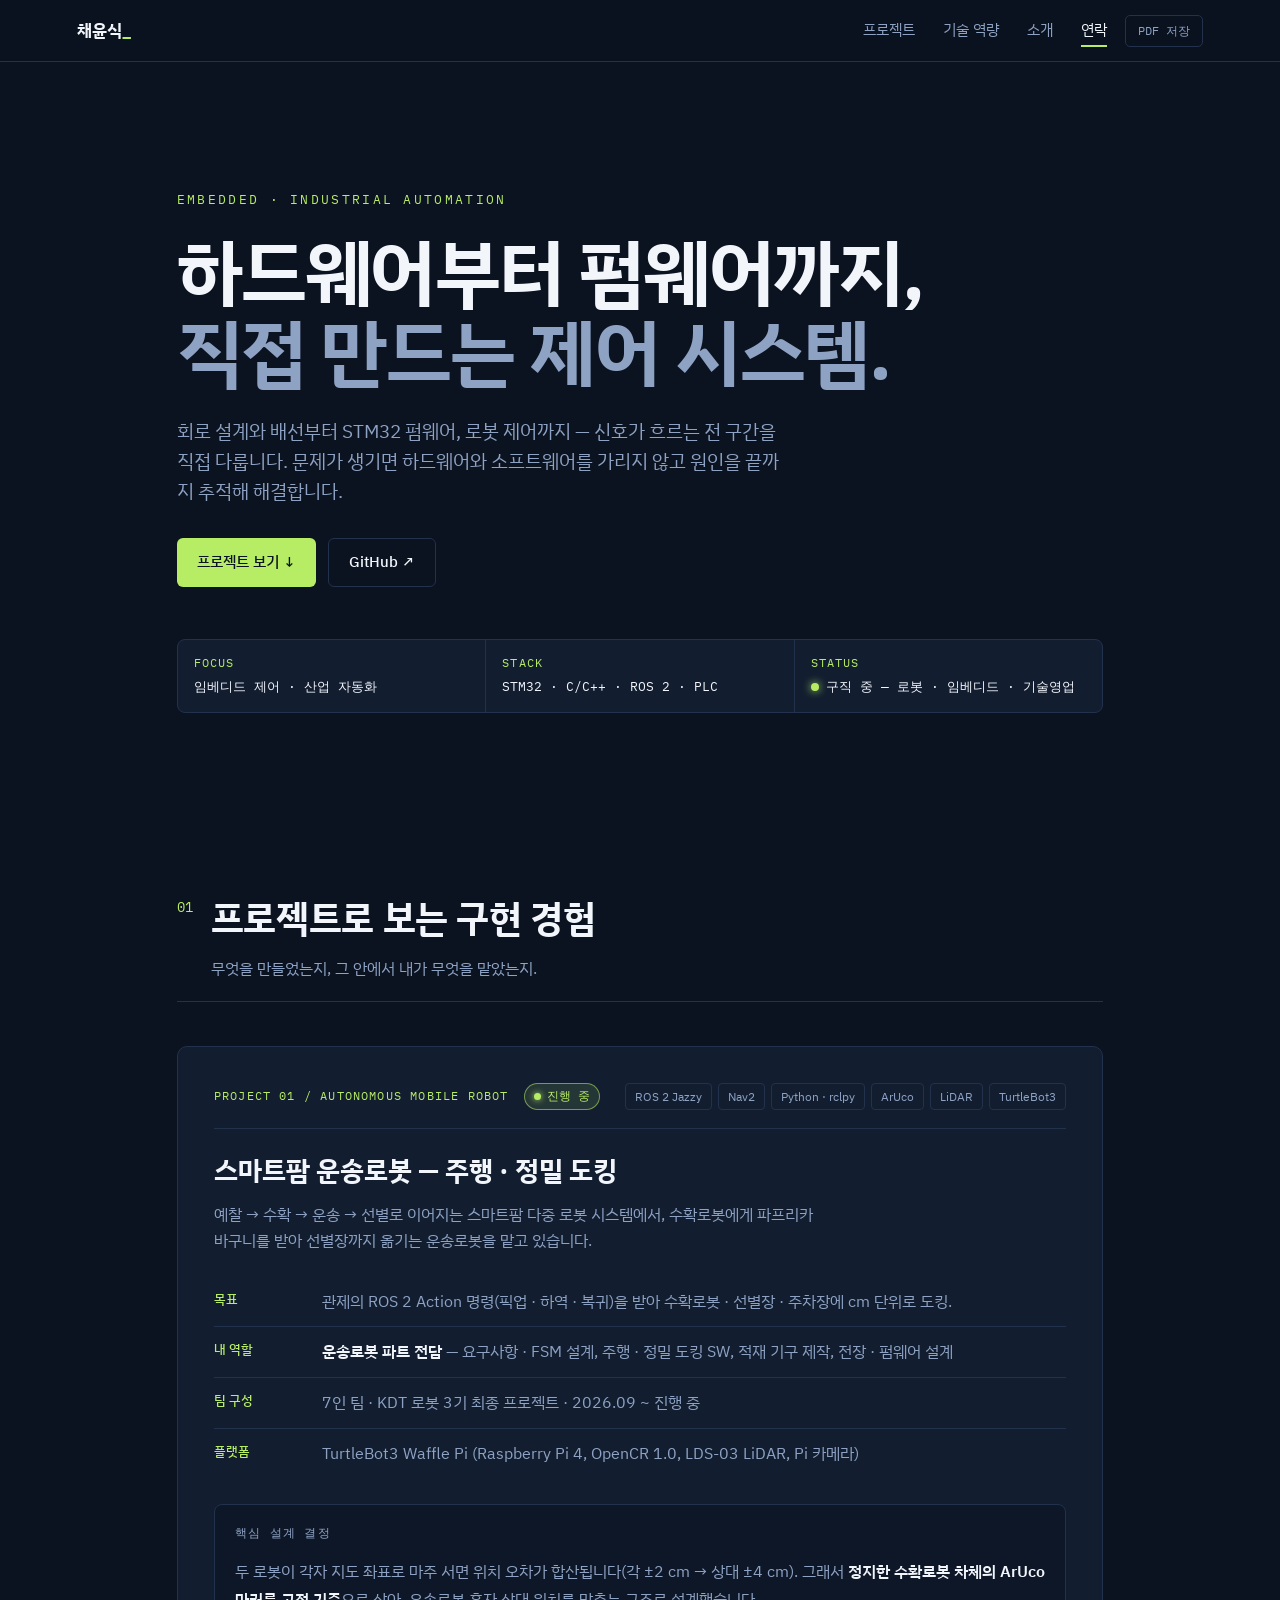
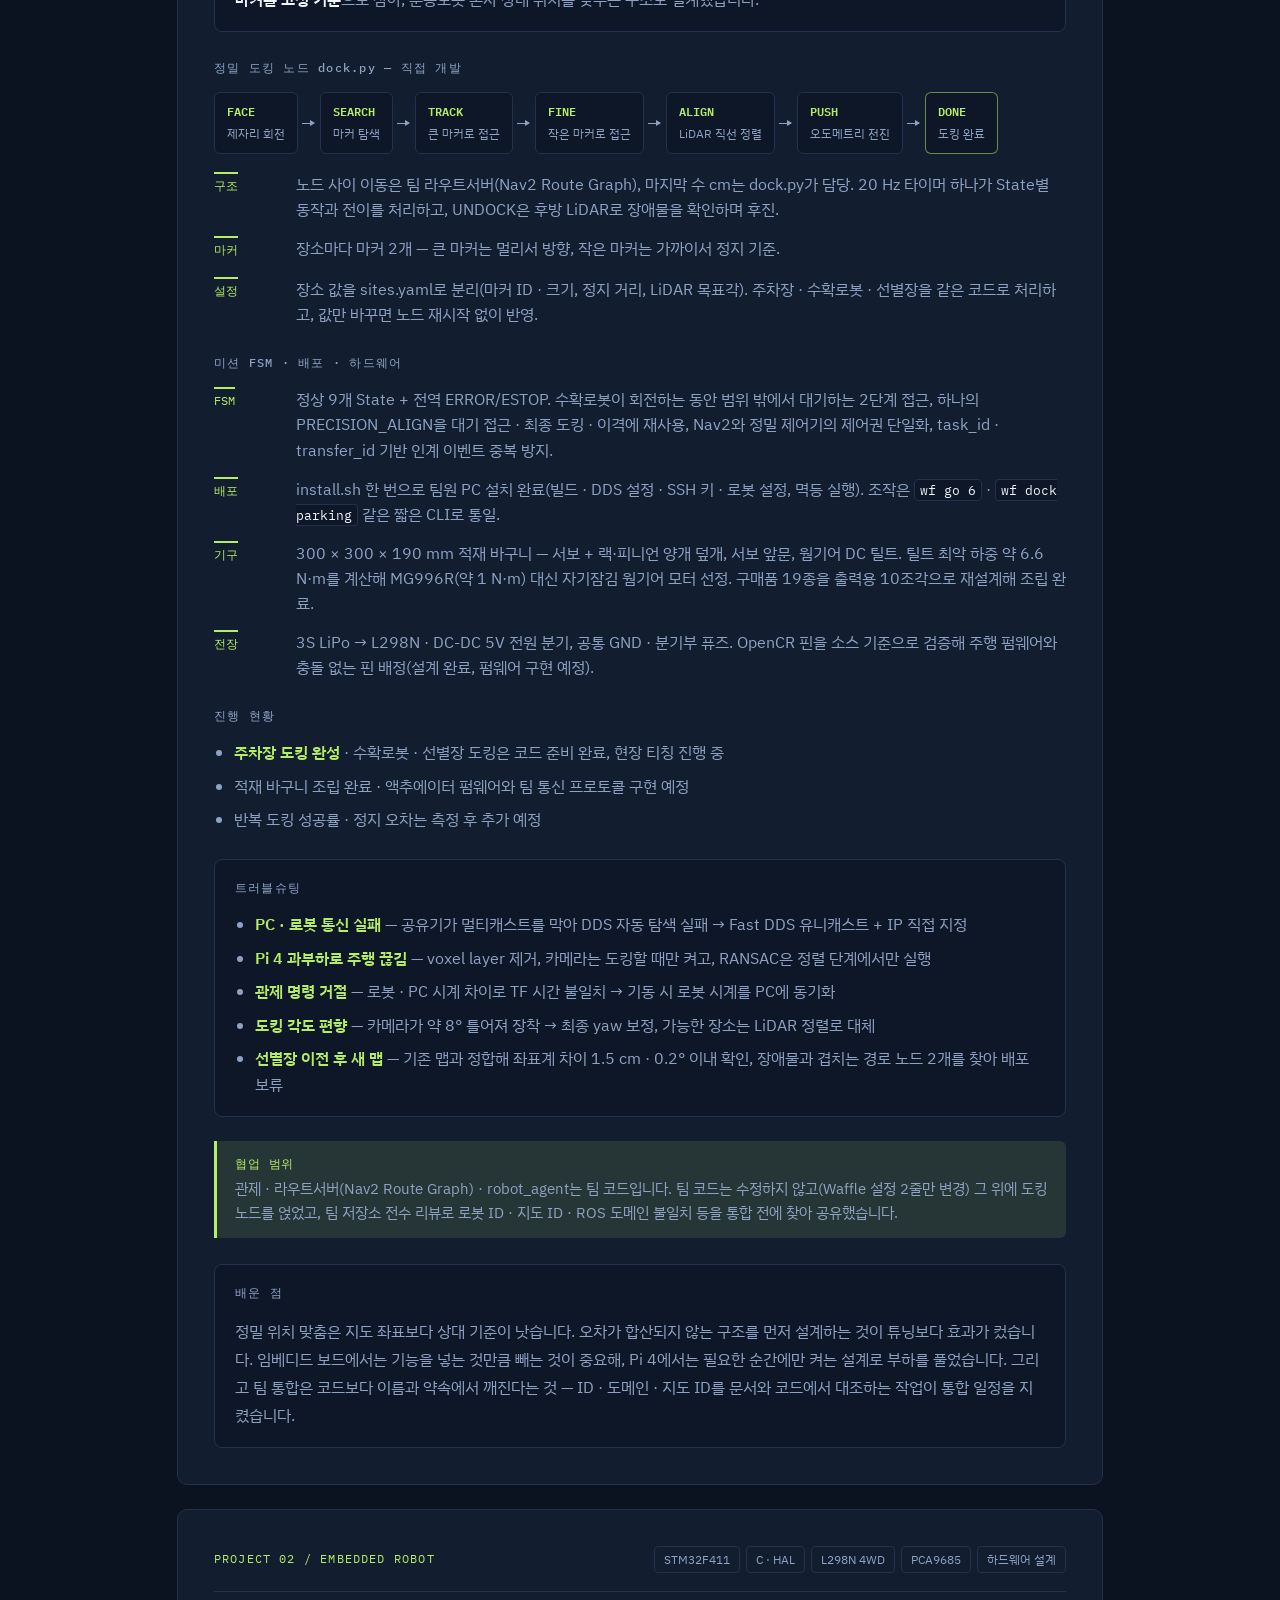
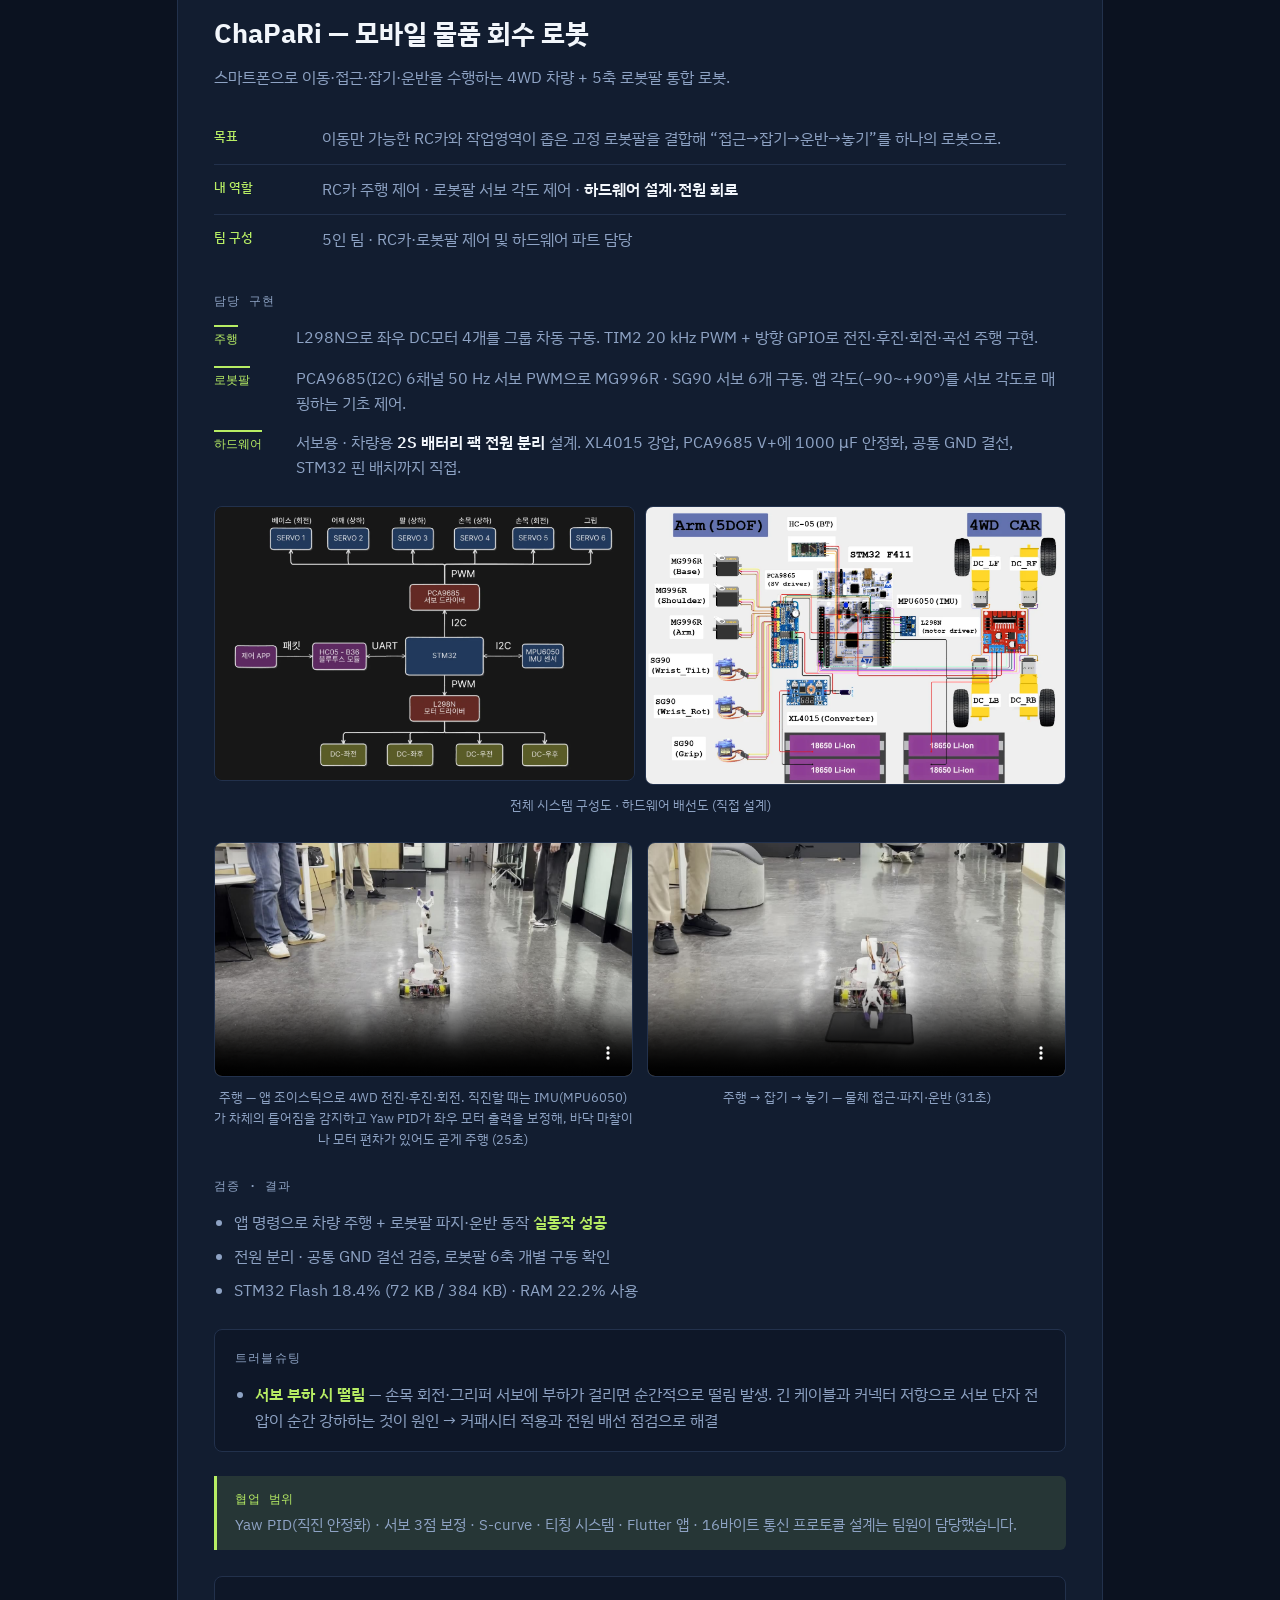
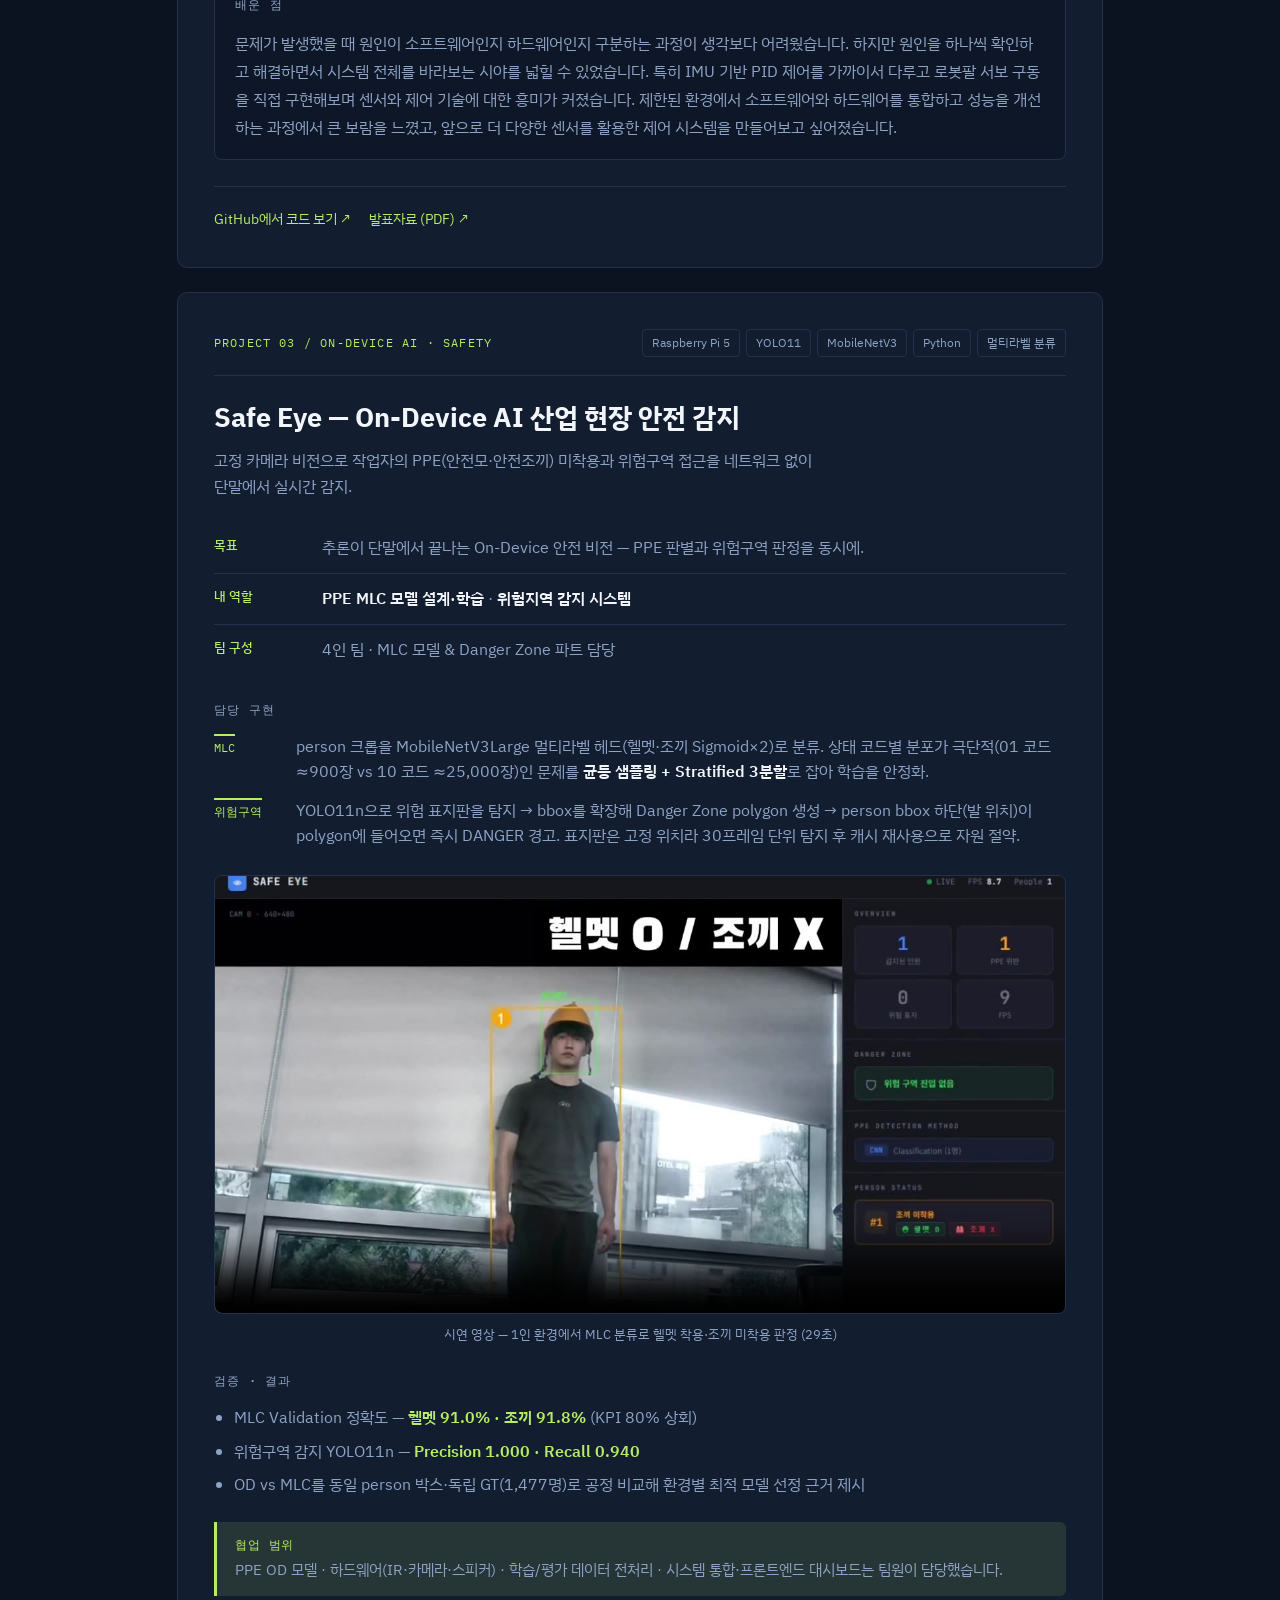
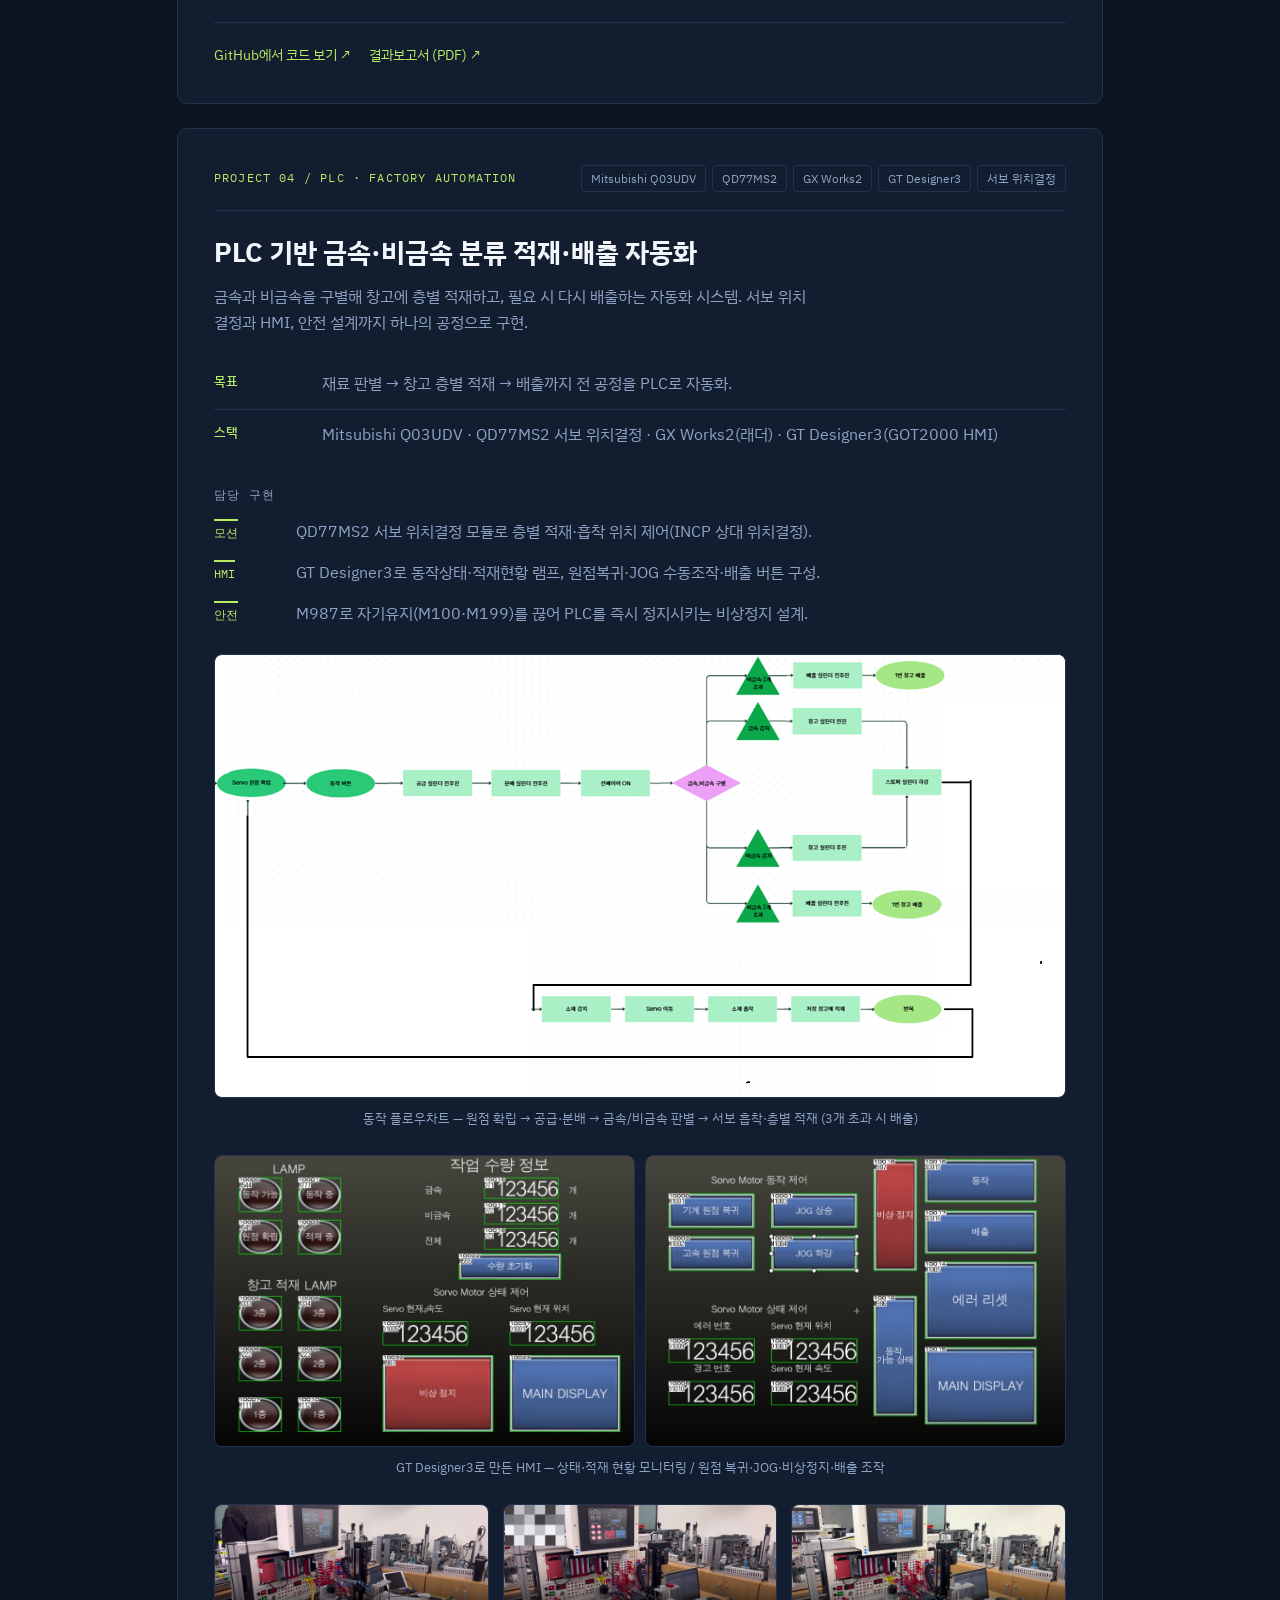
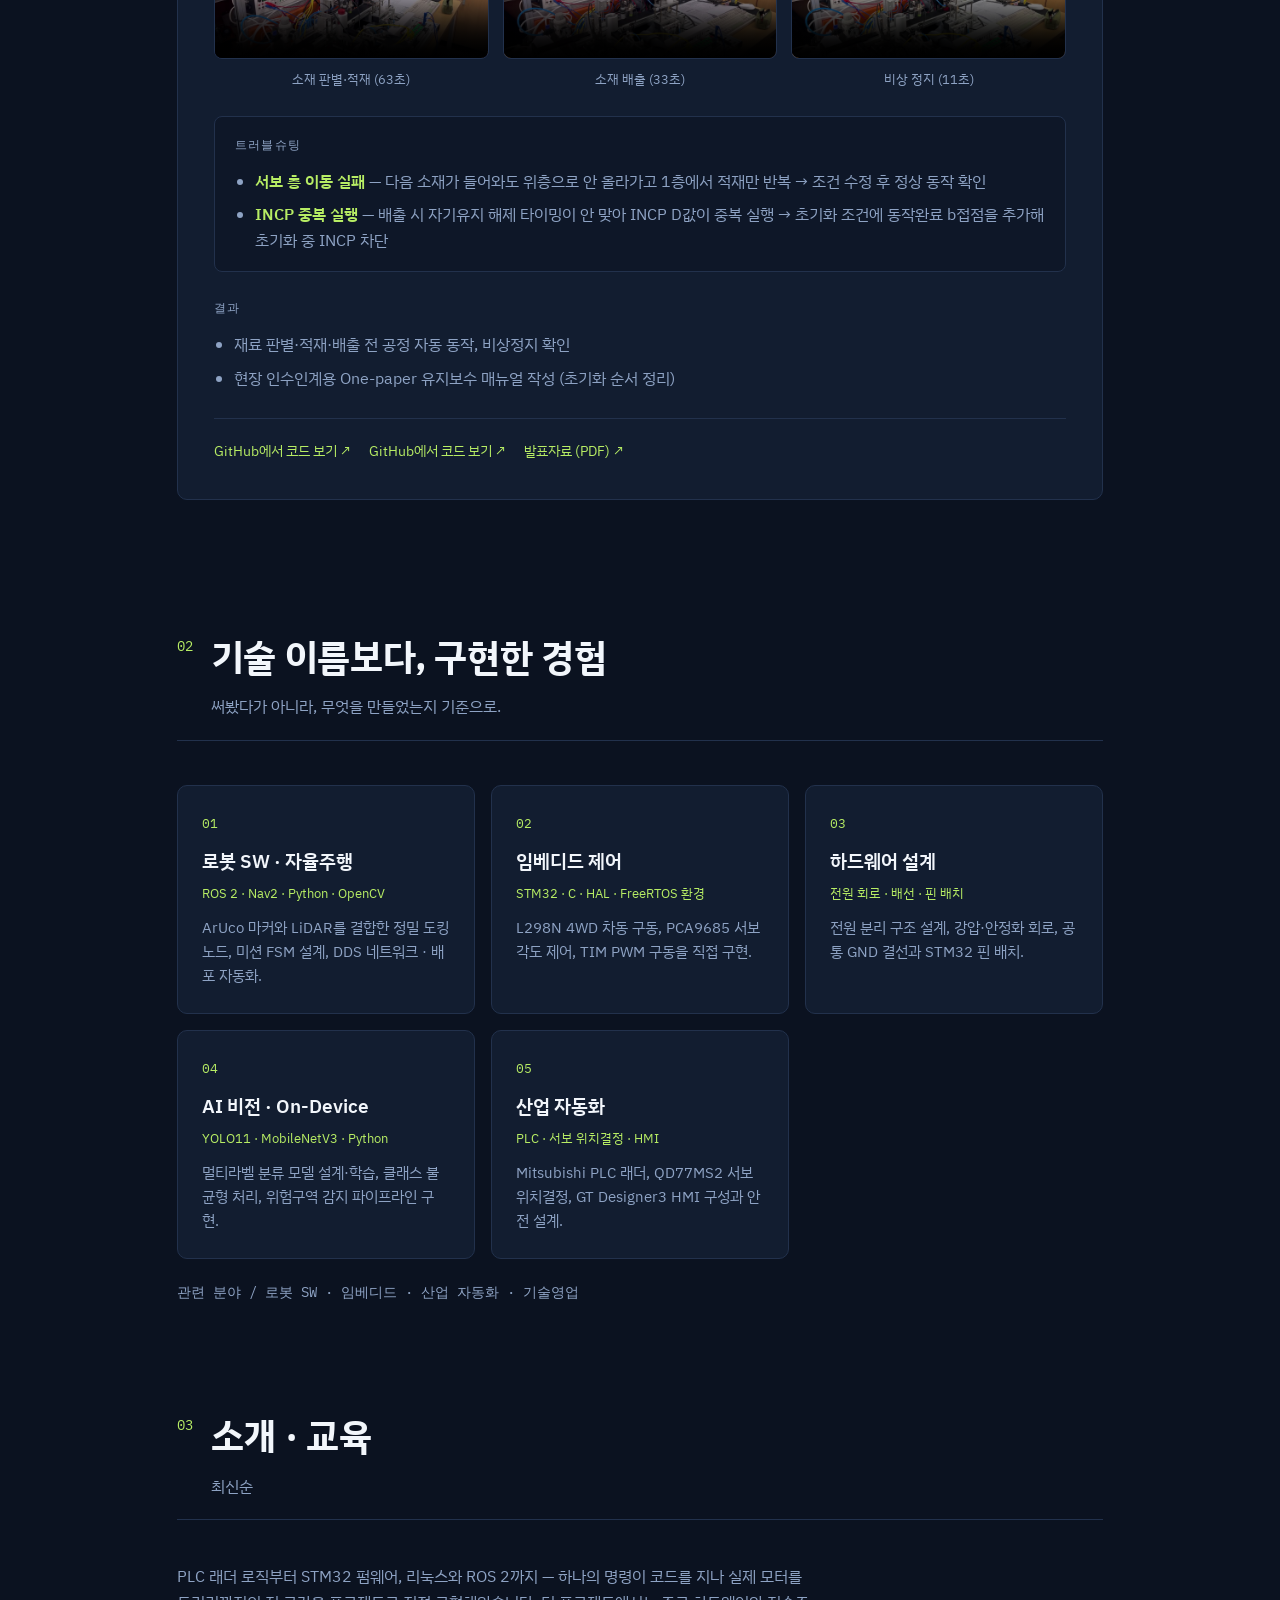
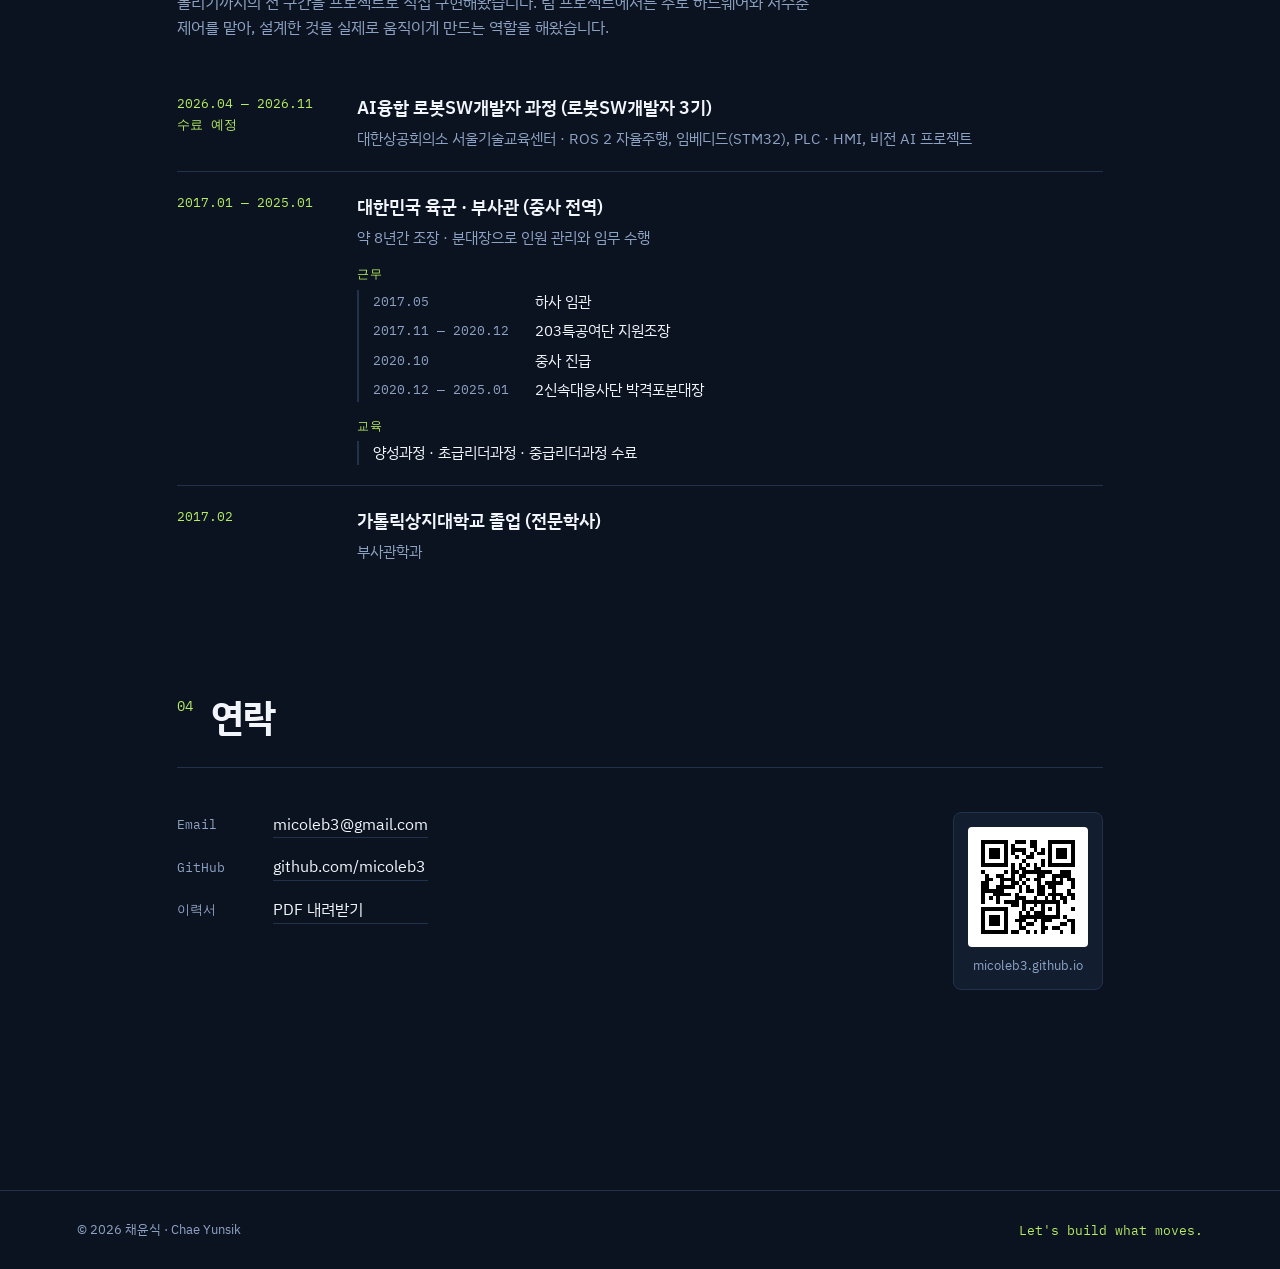
==== docs/index.html @ 416aac5b "chore: 사이트 파일을 docs/로 정리, 불필요한 파일 삭제" ====
<!DOCTYPE html>
<html lang="ko" data-theme="nightlime">
<head>
  <meta charset="UTF-8" />
  <meta name="viewport" content="width=device-width, initial-scale=1.0" />
  <title>채윤식 · 임베디드 / 산업자동화 포트폴리오</title>
  <meta name="description" content="하드웨어부터 펌웨어까지. STM32 임베디드 제어와 산업 자동화를 공부하는 엔지니어 채윤식의 포트폴리오." />
  <link rel="preconnect" href="https://fonts.googleapis.com" />
  <link rel="preconnect" href="https://fonts.gstatic.com" crossorigin />
  <link href="https://fonts.googleapis.com/css2?family=IBM+Plex+Mono:wght@400;500;600&family=IBM+Plex+Sans+KR:wght@400;500;600;700&display=swap" rel="stylesheet" />
  <link rel="stylesheet" href="themes.css" />
  <link rel="stylesheet" href="style.css" />
</head>
<body>
  <!-- ─── nav ─────────────────────────────────────────── -->
  <header class="nav" id="top">
    <a class="nav__brand" href="#top">채윤식<span class="nav__brand-mark">_</span></a>
    <nav class="nav__links" aria-label="주요 섹션">
      <a href="#work">프로젝트</a>
      <a href="#skills">기술 역량</a>
      <a href="#about">소개</a>
      <a href="#contact">연락</a>
    </nav>
    <button class="nav__pdf" type="button" onclick="window.print()">PDF 저장</button>
  </header>

  <main>
    <!-- ─── hero ──────────────────────────────────────── -->
    <section class="hero" id="hero">
      <p class="hero__kicker">EMBEDDED · INDUSTRIAL AUTOMATION</p>
      <h1 class="hero__title">
        하드웨어부터 펌웨어까지,<br>
        <span class="hero__title-2">직접 만드는 제어 시스템.</span>
      </h1>
      <p class="hero__line">
        회로 설계와 배선부터 STM32 펌웨어, 로봇 제어까지 —
        신호가 흐르는 전 구간을 직접 다룹니다.
        문제가 생기면 하드웨어와 소프트웨어를 가리지 않고 원인을 끝까지 추적해 해결합니다.
      </p>
      <div class="hero__cta">
        <a class="btn btn--fill" href="#work">프로젝트 보기 ↓</a>
        <a class="btn btn--line" href="https://github.com/micoleb3">GitHub ↗</a>
      </div>

      <dl class="readout" aria-label="요약">
        <div><dt>FOCUS</dt><dd>임베디드 제어 · 산업 자동화</dd></div>
        <div><dt>STACK</dt><dd>STM32 · C/C++ · ROS 2 · PLC</dd></div>
        <div><dt>STATUS</dt><dd><span class="dot"></span>구직 중 — 로봇 · 임베디드 · 기술영업</dd></div>
      </dl>
    </section>

    <!-- ─── work ──────────────────────────────────────── -->
    <section class="section" id="work">
      <div class="section__head">
        <span class="section__no">01</span>
        <div>
          <h2 class="section__title">프로젝트로 보는 구현 경험</h2>
          <p class="section__sub">무엇을 만들었는지, 그 안에서 내가 무엇을 맡았는지.</p>
        </div>
      </div>

      <!-- PROJECT 01 : Smart-farm transport robot ───── -->
      <article class="proj" id="project-transport">
        <div class="proj__tag">
          <span class="proj__badge">PROJECT 01 / AUTONOMOUS MOBILE ROBOT</span>
          <span class="proj__live"><span class="dot"></span>진행 중</span>
          <div class="proj__chips">
            <span>ROS 2 Jazzy</span><span>Nav2</span><span>Python · rclpy</span>
            <span>ArUco</span><span>LiDAR</span><span>TurtleBot3</span>
          </div>
        </div>

        <h3 class="proj__title">스마트팜 운송로봇 — 주행 · 정밀 도킹</h3>
        <p class="proj__tagline">
          예찰 → 수확 → 운송 → 선별로 이어지는 스마트팜 다중 로봇 시스템에서,
          수확로봇에게 파프리카 바구니를 받아 선별장까지 옮기는 운송로봇을 맡고 있습니다.
        </p>

        <div class="proj__grid">
          <dl class="facts">
            <div><dt>목표</dt><dd>관제의 ROS 2 Action 명령(픽업 · 하역 · 복귀)을 받아 수확로봇 · 선별장 · 주차장에 cm 단위로 도킹.</dd></div>
            <div><dt>내 역할</dt><dd><strong>운송로봇 파트 전담</strong> — 요구사항 · FSM 설계, 주행 · 정밀 도킹 SW, 적재 기구 제작, 전장 · 펌웨어 설계</dd></div>
            <div><dt>팀 구성</dt><dd>7인 팀 · KDT 로봇 3기 최종 프로젝트 · 2026.09 ~ 진행 중</dd></div>
            <div><dt>플랫폼</dt><dd>TurtleBot3 Waffle Pi (Raspberry Pi 4, OpenCR 1.0, LDS-03 LiDAR, Pi 카메라)</dd></div>
          </dl>
        </div>

        <div class="proj__block proj__block--quiet">
          <h4 class="proj__h4">핵심 설계 결정</h4>
          <p class="proj__learn">
            두 로봇이 각자 지도 좌표로 마주 서면 위치 오차가 합산됩니다(각 ±2 cm → 상대 ±4 cm).
            그래서 <strong>정지한 수확로봇 차체의 ArUco 마커를 고정 기준</strong>으로 삼아,
            운송로봇 혼자 상대 위치를 맞추는 구조로 설계했습니다.
          </p>
        </div>

        <div class="proj__block">
          <h4 class="proj__h4">정밀 도킹 노드 dock.py — 직접 개발</h4>
          <ol class="chain" aria-label="dock.py 도킹 단계">
            <li><b>FACE</b><span>제자리 회전</span></li>
            <li><b>SEARCH</b><span>마커 탐색</span></li>
            <li><b>TRACK</b><span>큰 마커로 접근</span></li>
            <li><b>FINE</b><span>작은 마커로 접근</span></li>
            <li><b>ALIGN</b><span>LiDAR 직선 정렬</span></li>
            <li><b>PUSH</b><span>오도메트리 전진</span></li>
            <li><b>DONE</b><span>도킹 완료</span></li>
          </ol>
          <ul class="doing">
            <li><span class="doing__k">구조</span><span>노드 사이 이동은 팀 라우트서버(Nav2 Route Graph), 마지막 수 cm는 dock.py가 담당.
              20 Hz 타이머 하나가 State별 동작과 전이를 처리하고, UNDOCK은 후방 LiDAR로 장애물을 확인하며 후진.</span></li>
            <li><span class="doing__k">마커</span><span>장소마다 마커 2개 — 큰 마커는 멀리서 방향, 작은 마커는 가까이서 정지 기준.</span></li>
            <li><span class="doing__k">설정</span><span>장소 값을 sites.yaml로 분리(마커 ID · 크기, 정지 거리, LiDAR 목표각).
              주차장 · 수확로봇 · 선별장을 같은 코드로 처리하고, 값만 바꾸면 노드 재시작 없이 반영.</span></li>
          </ul>
        </div>

        <div class="proj__block">
          <h4 class="proj__h4">미션 FSM · 배포 · 하드웨어</h4>
          <ul class="doing">
            <li><span class="doing__k">FSM</span><span>정상 9개 State + 전역 ERROR/ESTOP. 수확로봇이 회전하는 동안 범위 밖에서 대기하는 2단계 접근,
              하나의 PRECISION_ALIGN을 대기 접근 · 최종 도킹 · 이격에 재사용, Nav2와 정밀 제어기의 제어권 단일화,
              task_id · transfer_id 기반 인계 이벤트 중복 방지.</span></li>
            <li><span class="doing__k">배포</span><span>install.sh 한 번으로 팀원 PC 설치 완료(빌드 · DDS 설정 · SSH 키 · 로봇 설정, 멱등 실행).
              조작은 <code>wf go 6</code> · <code>wf dock parking</code> 같은 짧은 CLI로 통일.</span></li>
            <li><span class="doing__k">기구</span><span>300 × 300 × 190 mm 적재 바구니 — 서보 + 랙·피니언 양개 덮개, 서보 앞문, 웜기어 DC 틸트.
              틸트 최악 하중 약 6.6 N·m를 계산해 MG996R(약 1 N·m) 대신 자기잠김 웜기어 모터 선정. 구매품 19종을 출력용 10조각으로 재설계해 조립 완료.</span></li>
            <li><span class="doing__k">전장</span><span>3S LiPo → L298N · DC-DC 5V 전원 분기, 공통 GND · 분기부 퓨즈.
              OpenCR 핀을 소스 기준으로 검증해 주행 펌웨어와 충돌 없는 핀 배정(설계 완료, 펌웨어 구현 예정).</span></li>
          </ul>
        </div>

        <div class="proj__block">
          <h4 class="proj__h4">진행 현황</h4>
          <ul class="result">
            <li><strong>주차장 도킹 완성</strong> · 수확로봇 · 선별장 도킹은 코드 준비 완료, 현장 티칭 진행 중</li>
            <li>적재 바구니 조립 완료 · 액추에이터 펌웨어와 팀 통신 프로토콜 구현 예정</li>
            <li>반복 도킹 성공률 · 정지 오차는 측정 후 추가 예정</li>
          </ul>
        </div>

        <div class="proj__block proj__block--quiet">
          <h4 class="proj__h4">트러블슈팅</h4>
          <ul class="result">
            <li><strong>PC · 로봇 통신 실패</strong> — 공유기가 멀티캐스트를 막아 DDS 자동 탐색 실패 → Fast DDS 유니캐스트 + IP 직접 지정</li>
            <li><strong>Pi 4 과부하로 주행 끊김</strong> — voxel layer 제거, 카메라는 도킹할 때만 켜고, RANSAC은 정렬 단계에서만 실행</li>
            <li><strong>관제 명령 거절</strong> — 로봇 · PC 시계 차이로 TF 시간 불일치 → 기동 시 로봇 시계를 PC에 동기화</li>
            <li><strong>도킹 각도 편향</strong> — 카메라가 약 8° 틀어져 장착 → 최종 yaw 보정, 가능한 장소는 LiDAR 정렬로 대체</li>
            <li><strong>선별장 이전 후 새 맵</strong> — 기존 맵과 정합해 좌표계 차이 1.5 cm · 0.2° 이내 확인, 장애물과 겹치는 경로 노드 2개를 찾아 배포 보류</li>
          </ul>
        </div>

        <div class="proj__note">
          <span class="proj__note-k">협업 범위</span>
          관제 · 라우트서버(Nav2 Route Graph) · robot_agent는 팀 코드입니다. 팀 코드는 수정하지 않고(Waffle 설정 2줄만 변경)
          그 위에 도킹 노드를 얹었고, 팀 저장소 전수 리뷰로 로봇 ID · 지도 ID · ROS 도메인 불일치 등을 통합 전에 찾아 공유했습니다.
        </div>

        <div class="proj__block proj__block--quiet">
          <h4 class="proj__h4">배운 점</h4>
          <p class="proj__learn">
            정밀 위치 맞춤은 지도 좌표보다 상대 기준이 낫습니다. 오차가 합산되지 않는 구조를 먼저 설계하는 것이 튜닝보다 효과가 컸습니다.
            임베디드 보드에서는 기능을 넣는 것만큼 빼는 것이 중요해, Pi 4에서는 필요한 순간에만 켜는 설계로 부하를 풀었습니다.
            그리고 팀 통합은 코드보다 이름과 약속에서 깨진다는 것 — ID · 도메인 · 지도 ID를 문서와 코드에서 대조하는 작업이 통합 일정을 지켰습니다.
          </p>
        </div>
      </article>

      <!-- PROJECT 02 : ChaPaRi ───────────────────────── -->
      <article class="proj" id="project-chapari">
        <div class="proj__tag">
          <span class="proj__badge">PROJECT 02 / EMBEDDED ROBOT</span>
          <div class="proj__chips">
            <span>STM32F411</span><span>C · HAL</span><span>L298N 4WD</span>
            <span>PCA9685</span><span>하드웨어 설계</span>
          </div>
        </div>

        <h3 class="proj__title">ChaPaRi — 모바일 물품 회수 로봇</h3>
        <p class="proj__tagline">
          스마트폰으로 이동·접근·잡기·운반을 수행하는 4WD 차량 + 5축 로봇팔 통합 로봇.
        </p>

        <div class="proj__grid">
          <dl class="facts">
            <div><dt>목표</dt><dd>이동만 가능한 RC카와 작업영역이 좁은 고정 로봇팔을 결합해 “접근→잡기→운반→놓기”를 하나의 로봇으로.</dd></div>
            <div><dt>내 역할</dt><dd>RC카 주행 제어 · 로봇팔 서보 각도 제어 · <strong>하드웨어 설계·전원 회로</strong></dd></div>
            <div><dt>팀 구성</dt><dd>5인 팀 · RC카·로봇팔 제어 및 하드웨어 파트 담당</dd></div>
          </dl>
        </div>

        <div class="proj__block">
          <h4 class="proj__h4">담당 구현</h4>
          <ul class="doing">
            <li>
              <span class="doing__k">주행</span><span>L298N으로 좌우 DC모터 4개를 그룹 차동 구동. TIM2 20 kHz PWM + 방향 GPIO로
              전진·후진·회전·곡선 주행 구현.</span>
            </li>
            <li>
              <span class="doing__k">로봇팔</span><span>PCA9685(I2C) 6채널 50 Hz 서보 PWM으로 MG996R · SG90 서보 6개 구동.
              앱 각도(−90~+90°)를 서보 각도로 매핑하는 기초 제어.</span>
            </li>
            <li>
              <span class="doing__k">하드웨어</span><span>서보용 · 차량용 <strong>2S 배터리 팩 전원 분리</strong> 설계. XL4015 강압,
              PCA9685 V+에 1000 µF 안정화, 공통 GND 결선, STM32 핀 배치까지 직접.</span>
            </li>
          </ul>
        </div>

        <figure class="proj__fig">
          <img src="assets/chapari-system.png" alt="ChaPaRi 전체 시스템 구성도 — 앱, HC-05, STM32, PCA9685, L298N, MPU6050 연결" />
          <img src="assets/chapari-wiring.png" alt="ChaPaRi 하드웨어 배선도 — 전원 분리 구조와 공통 GND" />
          <figcaption>전체 시스템 구성도 · 하드웨어 배선도 (직접 설계)</figcaption>
        </figure>

        <div class="proj__video proj__video--pair">
          <figure>
            <video controls preload="none" playsinline muted width="1280" height="720" poster="assets/chapari-drive.jpg">
              <source src="assets/chapari-drive.mp4" type="video/mp4" />
            </video>
            <img class="proj__poster" src="assets/chapari-drive.jpg" alt="" aria-hidden="true" />
            <figcaption>주행 — 앱 조이스틱으로 4WD 전진·후진·회전. 직진할 때는 IMU(MPU6050)가 차체의 틀어짐을 감지하고
              Yaw PID가 좌우 모터 출력을 보정해, 바닥 마찰이나 모터 편차가 있어도 곧게 주행 (25초)</figcaption>
          </figure>
          <figure>
            <video controls preload="none" playsinline muted width="1280" height="720" poster="assets/chapari-pickplace.jpg">
              <source src="assets/chapari-pickplace.mp4" type="video/mp4" />
            </video>
            <img class="proj__poster" src="assets/chapari-pickplace.jpg" alt="" aria-hidden="true" />
            <figcaption>주행 → 잡기 → 놓기 — 물체 접근·파지·운반 (31초)</figcaption>
          </figure>
        </div>

        <div class="proj__block">
          <h4 class="proj__h4">검증 · 결과</h4>
          <ul class="result">
            <li>앱 명령으로 차량 주행 + 로봇팔 파지·운반 동작 <strong>실동작 성공</strong></li>
            <li>전원 분리 · 공통 GND 결선 검증, 로봇팔 6축 개별 구동 확인</li>
            <li>STM32 Flash 18.4% (72 KB / 384 KB) · RAM 22.2% 사용</li>
          </ul>
        </div>

        <div class="proj__block proj__block--quiet">
          <h4 class="proj__h4">트러블슈팅</h4>
          <ul class="result">
            <li><strong>서보 부하 시 떨림</strong> — 손목 회전·그리퍼 서보에 부하가 걸리면 순간적으로 떨림 발생.
              긴 케이블과 커넥터 저항으로 서보 단자 전압이 순간 강하하는 것이 원인 → 커패시터 적용과 전원 배선 점검으로 해결</li>
          </ul>
        </div>

        <div class="proj__note">
          <span class="proj__note-k">협업 범위</span>
          Yaw PID(직진 안정화) · 서보 3점 보정 · S-curve · 티칭 시스템 · Flutter 앱 ·
          16바이트 통신 프로토콜 설계는 팀원이 담당했습니다.
        </div>

        <div class="proj__block proj__block--quiet">
          <h4 class="proj__h4">배운 점</h4>
          <p class="proj__learn">
            문제가 발생했을 때 원인이 소프트웨어인지 하드웨어인지 구분하는 과정이 생각보다
            어려웠습니다. 하지만 원인을 하나씩 확인하고 해결하면서 시스템 전체를 바라보는
            시야를 넓힐 수 있었습니다. 특히 IMU 기반 PID 제어를 가까이서 다루고 로봇팔 서보
            구동을 직접 구현해보며 센서와 제어 기술에 대한 흥미가 커졌습니다. 제한된 환경에서
            소프트웨어와 하드웨어를 통합하고 성능을 개선하는 과정에서 큰 보람을 느꼈고,
            앞으로 더 다양한 센서를 활용한 제어 시스템을 만들어보고 싶어졌습니다.
          </p>
        </div>

        <div class="proj__links">
          <a href="https://github.com/micoleb3/mobile-retrieval-robot">GitHub에서 코드 보기 ↗</a>
          <a href="assets/docs/chapari-presentation.pdf">발표자료 (PDF) ↗</a>
        </div>
      </article>

      <!-- PROJECT 03 : Safe Eye ──────────────────────── -->
      <article class="proj" id="project-safeeye">
        <div class="proj__tag">
          <span class="proj__badge">PROJECT 03 / ON-DEVICE AI · SAFETY</span>
          <div class="proj__chips">
            <span>Raspberry Pi 5</span><span>YOLO11</span><span>MobileNetV3</span>
            <span>Python</span><span>멀티라벨 분류</span>
          </div>
        </div>

        <h3 class="proj__title">Safe Eye — On-Device AI 산업 현장 안전 감지</h3>
        <p class="proj__tagline">
          고정 카메라 비전으로 작업자의 PPE(안전모·안전조끼) 미착용과 위험구역 접근을
          네트워크 없이 단말에서 실시간 감지.
        </p>

        <div class="proj__grid">
          <dl class="facts">
            <div><dt>목표</dt><dd>추론이 단말에서 끝나는 On-Device 안전 비전 — PPE 판별과 위험구역 판정을 동시에.</dd></div>
            <div><dt>내 역할</dt><dd><strong>PPE MLC 모델 설계·학습</strong> · <strong>위험지역 감지 시스템</strong></dd></div>
            <div><dt>팀 구성</dt><dd>4인 팀 · MLC 모델 & Danger Zone 파트 담당</dd></div>
          </dl>
        </div>

        <div class="proj__block">
          <h4 class="proj__h4">담당 구현</h4>
          <ul class="doing">
            <li>
              <span class="doing__k">MLC</span><span>person 크롭을 MobileNetV3Large 멀티라벨 헤드(헬멧·조끼 Sigmoid×2)로 분류.
              상태 코드별 분포가 극단적(01 코드 ≈900장 vs 10 코드 ≈25,000장)인 문제를
              <strong>균등 샘플링 + Stratified 3분할</strong>로 잡아 학습을 안정화.</span>
            </li>
            <li>
              <span class="doing__k">위험구역</span><span>YOLO11n으로 위험 표지판을 탐지 → bbox를 확장해 Danger Zone polygon 생성 →
              person bbox 하단(발 위치)이 polygon에 들어오면 즉시 DANGER 경고.
              표지판은 고정 위치라 30프레임 단위 탐지 후 캐시 재사용으로 자원 절약.</span>
            </li>
          </ul>
        </div>

        <figure class="proj__video">
          <video controls preload="none" playsinline poster="assets/safeeye-demo.jpg">
            <source src="assets/safeeye-demo.mp4" type="video/mp4" />
          </video>
            <img class="proj__poster" src="assets/safeeye-demo.jpg" alt="" aria-hidden="true" />
          <figcaption>시연 영상 — 1인 환경에서 MLC 분류로 헬멧 착용·조끼 미착용 판정 (29초)</figcaption>
        </figure>

        <div class="proj__block">
          <h4 class="proj__h4">검증 · 결과</h4>
          <ul class="result">
            <li>MLC Validation 정확도 — <strong>헬멧 91.0% · 조끼 91.8%</strong> (KPI 80% 상회)</li>
            <li>위험구역 감지 YOLO11n — <strong>Precision 1.000 · Recall 0.940</strong></li>
            <li>OD vs MLC를 동일 person 박스·독립 GT(1,477명)로 공정 비교해 환경별 최적 모델 선정 근거 제시</li>
          </ul>
        </div>

        <div class="proj__note">
          <span class="proj__note-k">협업 범위</span>
          PPE OD 모델 · 하드웨어(IR·카메라·스피커) · 학습/평가 데이터 전처리 · 시스템 통합·프론트엔드
          대시보드는 팀원이 담당했습니다.
        </div>

        <div class="proj__links">
          <a href="https://github.com/micoleb3/safe-eye">GitHub에서 코드 보기 ↗</a>
          <a href="assets/docs/safeeye-report.pdf">결과보고서 (PDF) ↗</a>
        </div>
      </article>

      <!-- PROJECT 04 : PLC ────────────────────────────── -->
      <article class="proj" id="project-plc">
        <div class="proj__tag">
          <span class="proj__badge">PROJECT 04 / PLC · FACTORY AUTOMATION</span>
          <div class="proj__chips">
            <span>Mitsubishi Q03UDV</span><span>QD77MS2</span><span>GX Works2</span>
            <span>GT Designer3</span><span>서보 위치결정</span>
          </div>
        </div>

        <h3 class="proj__title">PLC 기반 금속·비금속 분류 적재·배출 자동화</h3>
        <p class="proj__tagline">
          금속과 비금속을 구별해 창고에 층별 적재하고, 필요 시 다시 배출하는 자동화 시스템.
          서보 위치결정과 HMI, 안전 설계까지 하나의 공정으로 구현.
        </p>

        <div class="proj__grid">
          <dl class="facts">
            <div><dt>목표</dt><dd>재료 판별 → 창고 층별 적재 → 배출까지 전 공정을 PLC로 자동화.</dd></div>
            <div><dt>스택</dt><dd>Mitsubishi Q03UDV · QD77MS2 서보 위치결정 · GX Works2(래더) · GT Designer3(GOT2000 HMI)</dd></div>
          </dl>
        </div>

        <div class="proj__block">
          <h4 class="proj__h4">담당 구현</h4>
          <ul class="doing">
            <li><span class="doing__k">모션</span><span>QD77MS2 서보 위치결정 모듈로 층별 적재·흡착 위치 제어(INCP 상대 위치결정).</span></li>
            <li><span class="doing__k">HMI</span><span>GT Designer3로 동작상태·적재현황 램프, 원점복귀·JOG 수동조작·배출 버튼 구성.</span></li>
            <li><span class="doing__k">안전</span><span>M987로 자기유지(M100·M199)를 끊어 PLC를 즉시 정지시키는 비상정지 설계.</span></li>
          </ul>
        </div>

        <figure class="proj__fig proj__fig--wide">
          <img src="assets/plc-flow.png" alt="PLC 동작 플로우차트 — 서보 원점 확립, 공급·분배 실린더, 컨베이어, 금속/비금속 판별, 창고 실린더, 서보 이동·흡착, 층별 적재, 3개 초과 시 배출" />
          <figcaption>동작 플로우차트 — 원점 확립 → 공급·분배 → 금속/비금속 판별 → 서보 흡착·층별 적재 (3개 초과 시 배출)</figcaption>
        </figure>

        <figure class="proj__fig">
          <img src="assets/plc-hmi-1.jpg" alt="GOT2000 HMI 화면 1 — 동작 램프, 창고 층별 적재 램프, 작업 수량, 서보 상태" />
          <img src="assets/plc-hmi-2.jpg" alt="GOT2000 HMI 화면 2 — 원점 복귀, JOG 상승·하강, 비상정지, 동작·배출 버튼" />
          <figcaption>GT Designer3로 만든 HMI — 상태·적재 현황 모니터링 / 원점 복귀·JOG·비상정지·배출 조작</figcaption>
        </figure>

        <div class="proj__video proj__video--trio">
          <figure>
            <video controls preload="none" playsinline muted width="1280" height="720" poster="assets/plc-store.jpg">
              <source src="assets/plc-store.mp4" type="video/mp4" />
            </video>
            <img class="proj__poster" src="assets/plc-store.jpg" alt="" aria-hidden="true" />
            <figcaption>소재 판별·적재 (63초)</figcaption>
          </figure>
          <figure>
            <video controls preload="none" playsinline muted width="1280" height="720" poster="assets/plc-discharge.jpg">
              <source src="assets/plc-discharge.mp4" type="video/mp4" />
            </video>
            <img class="proj__poster" src="assets/plc-discharge.jpg" alt="" aria-hidden="true" />
            <figcaption>소재 배출 (33초)</figcaption>
          </figure>
          <figure>
            <video controls preload="none" playsinline muted width="1280" height="720" poster="assets/plc-estop.jpg">
              <source src="assets/plc-estop.mp4" type="video/mp4" />
            </video>
            <img class="proj__poster" src="assets/plc-estop.jpg" alt="" aria-hidden="true" />
            <figcaption>비상 정지 (11초)</figcaption>
          </figure>
        </div>

        <div class="proj__block proj__block--quiet">
          <h4 class="proj__h4">트러블슈팅</h4>
          <ul class="result">
            <li><strong>서보 층 이동 실패</strong> — 다음 소재가 들어와도 위층으로 안 올라가고 1층에서 적재만 반복 → 조건 수정 후 정상 동작 확인</li>
            <li><strong>INCP 중복 실행</strong> — 배출 시 자기유지 해제 타이밍이 안 맞아 INCP D값이 중복 실행 → 초기화 조건에 동작완료 b접점을 추가해 초기화 중 INCP 차단</li>
          </ul>
        </div>

        <div class="proj__block">
          <h4 class="proj__h4">결과</h4>
          <ul class="result">
            <li>재료 판별·적재·배출 전 공정 자동 동작, 비상정지 확인</li>
            <li>현장 인수인계용 One-paper 유지보수 매뉴얼 작성 (초기화 순서 정리)</li>
          </ul>
        </div>

        <div class="proj__links">
          <a href="https://github.com/micoleb3/plc-sorting-automation">GitHub에서 코드 보기 ↗</a>
          <a href="https://github.com/micoleb3/plc-sorting-automation">GitHub에서 코드 보기 ↗</a>
          <a href="assets/docs/plc-presentation.pdf">발표자료 (PDF) ↗</a>
        </div>
      </article>
    </section>

    <!-- ─── skills ────────────────────────────────────── -->
    <section class="section" id="skills">
      <div class="section__head">
        <span class="section__no">02</span>
        <div>
          <h2 class="section__title">기술 이름보다, 구현한 경험</h2>
          <p class="section__sub">써봤다가 아니라, 무엇을 만들었는지 기준으로.</p>
        </div>
      </div>

      <div class="skills">
        <article class="skill">
          <span class="skill__no">01</span>
          <h3>로봇 SW · 자율주행</h3>
          <p class="skill__stack">ROS 2 · Nav2 · Python · OpenCV</p>
          <p class="skill__desc">ArUco 마커와 LiDAR를 결합한 정밀 도킹 노드, 미션 FSM 설계, DDS 네트워크 · 배포 자동화.</p>
        </article>
        <article class="skill">
          <span class="skill__no">02</span>
          <h3>임베디드 제어</h3>
          <p class="skill__stack">STM32 · C · HAL · FreeRTOS 환경</p>
          <p class="skill__desc">L298N 4WD 차동 구동, PCA9685 서보 각도 제어, TIM PWM 구동을 직접 구현.</p>
        </article>
        <article class="skill">
          <span class="skill__no">03</span>
          <h3>하드웨어 설계</h3>
          <p class="skill__stack">전원 회로 · 배선 · 핀 배치</p>
          <p class="skill__desc">전원 분리 구조 설계, 강압·안정화 회로, 공통 GND 결선과 STM32 핀 배치.</p>
        </article>
        <article class="skill">
          <span class="skill__no">04</span>
          <h3>AI 비전 · On-Device</h3>
          <p class="skill__stack">YOLO11 · MobileNetV3 · Python</p>
          <p class="skill__desc">멀티라벨 분류 모델 설계·학습, 클래스 불균형 처리, 위험구역 감지 파이프라인 구현.</p>
        </article>
        <article class="skill">
          <span class="skill__no">05</span>
          <h3>산업 자동화</h3>
          <p class="skill__stack">PLC · 서보 위치결정 · HMI</p>
          <p class="skill__desc">Mitsubishi PLC 래더, QD77MS2 서보 위치결정, GT Designer3 HMI 구성과 안전 설계.</p>
        </article>
      </div>
      <p class="skills__foot">관련 분야 / 로봇 SW · 임베디드 · 산업 자동화 · 기술영업</p>
    </section>

    <!-- ─── about / experience ────────────────────────── -->
    <section class="section" id="about">
      <div class="section__head">
        <span class="section__no">03</span>
        <div>
          <h2 class="section__title">소개 · 교육</h2>
          <p class="section__sub">최신순</p>
        </div>
      </div>

      <div class="prose">
        <p>
          PLC 래더 로직부터 STM32 펌웨어, 리눅스와 ROS 2까지 — 하나의 명령이 코드를 지나
          실제 모터를 돌리기까지의 전 구간을 프로젝트로 직접 구현해왔습니다.
          팀 프로젝트에서는 주로 하드웨어와 저수준 제어를 맡아, 설계한 것을 실제로
          움직이게 만드는 역할을 해왔습니다.
        </p>
      </div>

      <ol class="timeline">
        <li>
          <span class="timeline__when">2026.04 — 2026.11<br>수료 예정</span>
          <div>
            <h3>AI융합 로봇SW개발자 과정 (로봇SW개발자 3기)</h3>
            <p>대한상공회의소 서울기술교육센터 · ROS 2 자율주행, 임베디드(STM32), PLC · HMI, 비전 AI 프로젝트</p>
          </div>
        </li>
        <li>
          <span class="timeline__when">2017.01 — 2025.01</span>
          <div>
            <h3>대한민국 육군 · 부사관 (중사 전역)</h3>
            <p>약 8년간 조장 · 분대장으로 인원 관리와 임무 수행</p>
            <p class="timeline__k">근무</p>
            <ul class="timeline__sub">
              <li><span>2017.05</span>하사 임관</li>
              <li><span>2017.11 — 2020.12</span>203특공여단 지원조장</li>
              <li><span>2020.10</span>중사 진급</li>
              <li><span>2020.12 — 2025.01</span>2신속대응사단 박격포분대장</li>
            </ul>
            <p class="timeline__k">교육</p>
            <p class="timeline__edu">양성과정 · 초급리더과정 · 중급리더과정 수료</p>
          </div>
        </li>
        <li>
          <span class="timeline__when">2017.02</span>
          <div>
            <h3>가톨릭상지대학교 졸업 (전문학사)</h3>
            <p>부사관학과</p>
          </div>
        </li>
      </ol>
    </section>

    <!-- ─── contact ───────────────────────────────────── -->
    <section class="section section--contact" id="contact">
      <div class="section__head">
        <span class="section__no">04</span>
        <div><h2 class="section__title">연락</h2></div>
      </div>
      <div class="contact">
        <ul class="contact__list">
          <li>
            <span class="contact__k">Email</span>
            <button class="contact__copy" type="button" data-copy="micoleb3@gmail.com">micoleb3@gmail.com</button>
          </li>
          <li>
            <span class="contact__k">GitHub</span>
            <a href="https://github.com/micoleb3">github.com/micoleb3</a>
          </li>
          <li>
            <span class="contact__k">이력서</span>
            <a href="assets/docs/resume-chaeyunsik.pdf">PDF 내려받기</a>
          </li>
        </ul>
        <div class="contact__qr">
          <img src="assets/qr.svg" alt="포트폴리오 주소 QR" width="120" height="120" />
          <span>micoleb3.github.io</span>
        </div>
      </div>
    </section>
  </main>

  <footer class="foot">
    <span>© <span id="year"></span> 채윤식 · Chae Yunsik</span>
    <span class="foot__mono">Let's build what moves.</span>
  </footer>

  <script src="app.js"></script>
</body>
</html>
---- docs/themes.css ----
/* ============================================================
   themes.css — 색상 토큰 + 테마 전환 + 인쇄(PDF) 테마
   웹: 다크(nightlime) / 인쇄: 라이트
   ============================================================ */

/* 기본(웹) 테마 — nightlime : 딥네이비 + 라임 시그널 */
:root,
:root[data-theme="nightlime"] {
  --page:      #0b1220;   /* 배경 */
  --paper:     #121d30;   /* 패널 표면 */
  --paper-2:   #0e1728;   /* 인셋/보조 표면 */
  --line:      #22314c;   /* 하이라인/보더 */
  --ink:       #f2f6fb;   /* 본문 텍스트 */
  --muted:     #8ea3c4;   /* 보조 텍스트 */
  --signal:    #b7ed64;   /* 라임 액센트(신호) */
  --signal-dim: rgba(183, 237, 100, .12);
  --teal:      #4fd6c2;   /* 보조 액센트(절제해서) */
  --shadow:    rgba(0, 0, 0, .35);
}

/* 대안 테마 A — slate-amber (localhost 비교용) */
:root[data-theme="slateamber"] {
  --page:      #10141c;
  --paper:     #171d28;
  --paper-2:   #131824;
  --line:      #2b3242;
  --ink:       #eef1f6;
  --muted:     #9aa4b6;
  --signal:    #ffb454;
  --signal-dim: rgba(255, 180, 84, .12);
  --teal:      #6fb3ff;
  --shadow:    rgba(0, 0, 0, .4);
}

/* 대안 테마 B — mono-ink (localhost 비교용) */
:root[data-theme="monoink"] {
  --page:      #0d0f12;
  --paper:     #16191e;
  --paper-2:   #121418;
  --line:      #2a2f36;
  --ink:       #f4f5f7;
  --muted:     #9ea4ac;
  --signal:    #e6e8ec;
  --signal-dim: rgba(230, 232, 236, .10);
  --teal:      #b7ed64;
  --shadow:    rgba(0, 0, 0, .45);
}

/* ============================================================
   인쇄 / PDF — 라이트 테마 (웹과 분리)
   ============================================================ */
@media print {
  :root {
    --page:      #ffffff !important;
    --paper:     #ffffff !important;
    --paper-2:   #ffffff !important;
    --line:      #c9d0da !important;
    --ink:       #10151f !important;
    --muted:     #4a5568 !important;
    --signal:    #2457e6 !important;   /* 인쇄 액센트: 블루 */
    --signal-dim: #eef2fb !important;
    --teal:      #0b8b80 !important;
    --shadow:    transparent !important;
  }
}
---- docs/style.css ----
/* ============================================================
   style.css — 레이아웃 · 컴포넌트 (editorial / woozoo 구조)
   토큰은 themes.css 참조 (var(--...))
   ============================================================ */

*, *::before, *::after { box-sizing: border-box; }
html { scroll-behavior: smooth; }
@media (prefers-reduced-motion: reduce) { html { scroll-behavior: auto; } }

body {
  margin: 0;
  background: var(--page);
  color: var(--ink);
  font-family: "IBM Plex Sans KR", system-ui, sans-serif;
  font-size: 16px;
  line-height: 1.6;
  -webkit-font-smoothing: antialiased;
}

a { color: inherit; }
strong { color: var(--ink); font-weight: 600; }

.mono, .readout, .section__no, .proj__badge, .contact__k,
.hero__kicker, .doing__k, .skill__no, .foot__mono, .proj__note-k {
  font-family: "IBM Plex Mono", ui-monospace, monospace;
}

/* ─── container ──────────────────────────────────────── */
.nav, .hero, .section, .foot { padding-inline: clamp(20px, 6vw, 120px); }
.hero, .section { max-width: 1080px; margin-inline: auto; }

/* ─── nav ────────────────────────────────────────────── */
.nav {
  position: sticky; top: 0; z-index: 20;
  display: flex; align-items: center; gap: 18px;
  height: 62px;
  background: color-mix(in srgb, var(--page) 84%, transparent);
  backdrop-filter: blur(10px);
  border-bottom: 1px solid var(--line);
}
.nav__brand { font-weight: 700; font-size: 1.05rem; text-decoration: none; margin-right: auto; }
.nav__brand-mark { color: var(--signal); animation: blink 1.2s step-end infinite; }
@keyframes blink { 50% { opacity: 0; } }
@media (prefers-reduced-motion: reduce) { .nav__brand-mark { animation: none; } }
.nav__links { display: flex; gap: clamp(12px, 2.6vw, 28px); }
.nav__links a {
  text-decoration: none; color: var(--muted); font-size: .92rem;
  padding: 4px 0; border-bottom: 2px solid transparent; transition: color .15s, border-color .15s;
}
.nav__links a:hover, .nav__links a.is-active { color: var(--ink); border-color: var(--signal); }
.nav__pdf {
  font-family: "IBM Plex Mono", monospace; font-size: .78rem; color: var(--muted);
  background: none; border: 1px solid var(--line); border-radius: 5px;
  padding: 6px 12px; cursor: pointer; transition: border-color .15s, color .15s;
}
.nav__pdf:hover { color: var(--signal); border-color: var(--signal); }
@media (max-width: 620px) { .nav__pdf { display: none; } }

/* ─── hero ───────────────────────────────────────────── */
.hero { padding-top: clamp(56px, 11vw, 128px); padding-bottom: clamp(40px, 7vw, 72px); }
.hero__kicker {
  margin: 0 0 22px; color: var(--signal); font-size: .8rem; letter-spacing: .18em;
}
.hero__title {
  margin: 0; font-weight: 700; letter-spacing: -.02em; line-height: 1.08;
  font-size: clamp(2.2rem, 6.4vw, 4.6rem);
}
.hero__title-2 { color: var(--muted); }
.hero__line {
  max-width: 56ch; margin: 26px 0 0; color: var(--muted); font-size: clamp(1rem, 2.1vw, 1.16rem);
}
.hero__cta { display: flex; flex-wrap: wrap; gap: 12px; margin-top: 32px; }
.btn {
  display: inline-flex; align-items: center; padding: 11px 20px; border-radius: 6px;
  font-size: .95rem; font-weight: 500; text-decoration: none; transition: transform .12s, background .15s, border-color .15s;
}
.btn--fill { background: var(--signal); color: #0b1220; }
.btn--fill:hover { transform: translateY(-1px); }
.btn--line { border: 1px solid var(--line); color: var(--ink); }
.btn--line:hover { border-color: var(--signal); color: var(--signal); }

.readout {
  margin: clamp(34px, 5vw, 52px) 0 0; padding: 0;
  display: grid; grid-template-columns: repeat(auto-fit, minmax(220px, 1fr)); gap: 1px;
  border: 1px solid var(--line); border-radius: 8px; overflow: hidden; background: var(--line);
  font-family: "IBM Plex Mono", monospace; font-size: .84rem;
}
.readout > div { display: grid; gap: 4px; padding: 14px 16px; background: var(--paper); }
.readout dt { margin: 0; color: var(--signal); font-size: .72rem; letter-spacing: .1em; }
.readout dd { margin: 0; color: var(--ink); }
.readout .dot {
  display: inline-block; width: 8px; height: 8px; margin-right: 7px; border-radius: 50%;
  background: var(--signal); box-shadow: 0 0 8px var(--signal); animation: pulse 1.6s ease-in-out infinite;
}
@keyframes pulse { 50% { opacity: .35; } }
@media (prefers-reduced-motion: reduce) { .readout .dot { animation: none; } }

/* ─── section head ───────────────────────────────────── */
.section { padding-top: clamp(56px, 9vw, 104px); }
.section--contact { padding-bottom: clamp(56px, 9vw, 104px); }
.section__head {
  display: grid; grid-template-columns: auto 1fr; gap: 18px; align-items: start;
  margin-bottom: clamp(28px, 4vw, 44px);
  padding-bottom: 20px; border-bottom: 1px solid var(--line);
}
.section__no { color: var(--signal); font-size: .9rem; padding-top: 6px; }
.section__title { margin: 0; font-size: clamp(1.5rem, 3.6vw, 2.3rem); font-weight: 700; letter-spacing: -.01em; }
.section__sub { margin: 8px 0 0; color: var(--muted); font-size: .98rem; }

/* ─── project ────────────────────────────────────────── */
.proj {
  border: 1px solid var(--line); border-radius: 10px; background: var(--paper);
  padding: clamp(22px, 3.4vw, 36px); margin-bottom: 24px;
}
.proj__tag {
  display: flex; flex-wrap: wrap; align-items: center; gap: 12px 16px;
  padding-bottom: 18px; margin-bottom: 20px; border-bottom: 1px solid var(--line);
}
.proj__badge { color: var(--signal); font-size: .74rem; letter-spacing: .1em; }
.proj__chips { display: flex; flex-wrap: wrap; gap: 6px; margin-left: auto; }
.proj__chips span {
  font-size: .76rem; color: var(--muted); padding: 3px 9px;
  border: 1px solid var(--line); border-radius: 4px;
}
.proj__title { margin: 0 0 8px; font-size: clamp(1.3rem, 2.8vw, 1.7rem); font-weight: 700; }
.proj__tagline { margin: 0 0 24px; color: var(--muted); font-size: 1.02rem; max-width: 60ch; }

.facts { margin: 0; display: grid; gap: 0; }
.facts > div {
  display: grid; grid-template-columns: 92px 1fr; gap: 16px;
  padding: 12px 0; border-top: 1px solid var(--line);
}
.facts > div:first-child { border-top: 0; }
.facts dt { margin: 0; color: var(--signal); font-size: .84rem; font-weight: 500; }
.facts dd { margin: 0; color: var(--muted); }
.facts dd strong { color: var(--ink); }

.proj__block { margin-top: 26px; }
.proj__block--quiet { padding: 18px 20px; background: var(--paper-2); border-radius: 8px; border: 1px solid var(--line); }
.proj__h4 {
  margin: 0 0 14px; font-size: .78rem; letter-spacing: .1em; color: var(--muted);
  font-family: "IBM Plex Mono", monospace; font-weight: 500;
}

.doing { list-style: none; margin: 0; padding: 0; display: grid; gap: 14px; }
.doing li {
  display: grid; grid-template-columns: 68px 1fr; gap: 14px; align-items: baseline;
  color: var(--muted); font-size: .98rem;
}
.doing__k {
  color: var(--signal); font-size: .74rem; padding: 3px 0;
  border-top: 2px solid var(--signal); justify-self: start;
}
.doing strong { color: var(--ink); }

.result { margin: 0; padding-left: 20px; display: grid; gap: 8px; color: var(--muted); }
.result strong { color: var(--signal); font-weight: 600; }

.proj__fig { margin: 26px 0 0; display: grid; gap: 10px; }
.proj__fig img {
  width: 100%; border: 1px solid var(--line); border-radius: 8px; background: #fff;
}
@media (min-width: 720px) { .proj__fig { grid-template-columns: 1fr 1fr; } .proj__fig figcaption { grid-column: 1 / -1; } }
.proj__fig figcaption { color: var(--muted); font-size: .82rem; text-align: center; }

.proj__note {
  margin-top: 24px; padding: 14px 18px; border-left: 3px solid var(--signal);
  background: var(--signal-dim); border-radius: 0 6px 6px 0; color: var(--muted); font-size: .92rem;
}
.proj__note-k { display: block; color: var(--signal); font-size: .72rem; letter-spacing: .08em; margin-bottom: 4px; }

.proj__learn { margin: 0; color: var(--muted); line-height: 1.75; }

.proj__links { display: flex; flex-wrap: wrap; gap: 18px; margin-top: 26px; padding-top: 20px; border-top: 1px solid var(--line); }
.proj__links a {
  font-size: .9rem; color: var(--signal); text-decoration: none;
  border-bottom: 1px solid transparent; transition: border-color .15s;
}
.proj__links a:hover { border-color: var(--signal); }

/* stub project */
.proj--stub { opacity: .82; }
.proj__stub-msg {
  margin: 4px 0 0; color: var(--muted); font-size: .9rem;
  padding: 14px 16px; border: 1px dashed color-mix(in srgb, var(--signal) 45%, transparent);
  border-radius: 6px;
}

/* ─── skills ─────────────────────────────────────────── */
.skills { display: grid; grid-template-columns: repeat(auto-fit, minmax(250px, 1fr)); gap: 16px; }
.skill { border: 1px solid var(--line); border-radius: 10px; padding: 24px; background: var(--paper); }
.skill__no { color: var(--signal); font-size: .82rem; }
.skill h3 { margin: 12px 0 6px; font-size: 1.16rem; font-weight: 600; }
.skill__stack { margin: 0 0 12px; color: var(--signal); font-size: .84rem; }
.skill__desc { margin: 0; color: var(--muted); font-size: .94rem; }
.skills__foot { margin: 22px 0 0; color: var(--muted); font-size: .88rem; font-family: "IBM Plex Mono", monospace; }

/* ─── prose + timeline ───────────────────────────────── */
.prose { max-width: 64ch; margin-bottom: 32px; }
.prose p { margin: 0; color: var(--muted); }

.timeline { list-style: none; margin: 0; padding: 0; display: grid; gap: 0; }
.timeline li {
  display: grid; grid-template-columns: 160px 1fr; gap: 20px;
  padding: 20px 0; border-top: 1px solid var(--line);
}
.timeline li:first-child { border-top: 0; }
.timeline__when { color: var(--signal); font-family: "IBM Plex Mono", monospace; font-size: .84rem; }
.timeline h3 { margin: 0 0 6px; font-size: 1.1rem; font-weight: 600; }
.timeline p { margin: 0; color: var(--muted); font-size: .94rem; }
.timeline__todo { opacity: .7; }
.timeline .timeline__k { margin: 14px 0 6px; color: var(--signal); font-family: "IBM Plex Mono", monospace; font-size: .76rem; letter-spacing: .08em; }
.timeline .timeline__edu { padding-left: 14px; border-left: 2px solid var(--line); color: var(--ink); font-size: .92rem; }
.timeline__sub { list-style: none; margin: 0; padding: 0 0 0 14px; border-left: 2px solid var(--line); display: grid; gap: 6px; }
.timeline .timeline__sub li { display: grid; grid-template-columns: 150px 1fr; gap: 12px; padding: 0; border: 0; color: var(--ink); font-size: .92rem; }
.timeline__sub span { color: var(--muted); font-family: "IBM Plex Mono", monospace; font-size: .8rem; padding-top: 2px; }
@media (max-width: 620px) { .timeline .timeline__sub li { grid-template-columns: 1fr; gap: 0; } }

/* ─── contact ────────────────────────────────────────── */
.contact { display: flex; flex-wrap: wrap; gap: 40px; align-items: flex-start; justify-content: space-between; }
.contact__list { list-style: none; margin: 0; padding: 0; display: grid; gap: 16px; }
.contact__list li { display: grid; grid-template-columns: 80px 1fr; gap: 16px; align-items: center; }
.contact__k { color: var(--muted); font-size: .8rem; }
.contact__list a, .contact__copy { color: var(--ink); text-decoration: none; border-bottom: 1px solid var(--line); }
.contact__list a:hover { border-color: var(--signal); }
.contact__copy { background: none; border: 0; border-bottom: 1px solid var(--line); padding: 0; font: inherit; color: var(--ink); cursor: pointer; }
.contact__copy:hover { border-color: var(--signal); }
.contact__copy.is-copied { color: var(--signal); border-color: var(--signal); }
.contact__qr { display: grid; justify-items: center; gap: 8px; color: var(--muted); font-size: .8rem; padding: 14px; border: 1px solid var(--line); border-radius: 8px; background: var(--paper); }
.contact__qr img { background: #fff; padding: 6px; border-radius: 4px; }

/* ─── footer ─────────────────────────────────────────── */
.foot {
  margin-top: clamp(56px, 9vw, 96px); padding-block: 28px;
  border-top: 1px solid var(--line);
  display: flex; flex-wrap: wrap; gap: 10px; justify-content: space-between; align-items: center;
  color: var(--muted); font-size: .84rem;
}
.foot__mono { color: var(--signal); font-size: .82rem; }

/* ─── theme switch (localhost only) ──────────────────── */
.theme-switch {
  position: fixed; right: 16px; bottom: 16px; z-index: 50;
  display: flex; gap: 6px; padding: 8px;
  background: var(--paper); border: 1px solid var(--line); border-radius: 8px;
  box-shadow: 0 6px 24px var(--shadow);
}
.theme-switch button { width: 26px; height: 26px; border-radius: 5px; border: 1px solid var(--line); cursor: pointer; padding: 0; }
.theme-switch button.is-active { outline: 2px solid var(--signal); outline-offset: 1px; }

/* ─── responsive ─────────────────────────────────────── */
@media (max-width: 620px) {
  .section__head { grid-template-columns: 1fr; gap: 6px; }
  .facts > div { grid-template-columns: 76px 1fr; gap: 12px; }
  .doing li { grid-template-columns: 1fr; gap: 6px; }
  .timeline li { grid-template-columns: 1fr; gap: 6px; }
  .readout { grid-template-columns: 1fr 1fr; }
}

/* ─── print / PDF (light) ────────────────────────────── */
.proj__poster { display: none; }
@page { size: A4; margin: 14mm 13mm; }
@media print {
  html, body { width: auto !important; background: #fff !important; }
  body { font-size: 10pt; line-height: 1.5; -webkit-print-color-adjust: exact; print-color-adjust: exact; }
  .nav, .theme-switch, .hero__cta, .foot__mono, .nav__brand-mark, .proj__stub-msg { display: none !important; }
  .proj--stub { display: none !important; }
  .section, .hero { max-width: none; padding-inline: 0; }
  .hero { padding-top: 0; }
  .hero__title { font-size: 24pt; }
  .section { padding-top: 22px; }
  .section--contact { padding-bottom: 0; }
  .section__head { margin-bottom: 16px; }
  img, figure, video { max-width: 100% !important; }

  /* 프로젝트 카드: 한 장보다 길어서 통째로 묶으면 잘림 → 카드마다 새 페이지에서 시작, 내부 블록 단위로만 끊김 방지 */
  .proj { break-inside: auto; border: 0; border-radius: 0; padding: 0; margin: 0; }
  .proj + .proj { break-before: page; }
  .proj__tag { break-after: avoid; }
  .proj__title, .proj__h4, .section__head { break-after: avoid; }
  .facts > div, .doing li, .result li, .chain, .chain li, .proj__note, .proj__fig, .proj__video figure,
  .proj__block--quiet, .skill, .timeline li, .contact__qr, .readout, .proj__links { break-inside: avoid; }
  .proj__fig img { max-height: 108mm; width: auto; max-width: 100%; margin-inline: auto; object-fit: contain; }
  .proj__fig--wide img { max-height: 150mm; }

  /* 영상은 인쇄 불가 → 대표 프레임 이미지로 대체 */
  .proj__video video { display: none !important; }
  .proj__poster { display: block; width: 100%; height: auto; border: 1px solid var(--line); border-radius: 6px; }
  .proj__video--pair, .proj__video--trio { display: grid !important; gap: 10px; }
  .proj__video--pair { grid-template-columns: 1fr 1fr; }
  .proj__video--trio { grid-template-columns: repeat(3, 1fr); }
  .proj__video figcaption { font-size: 8.5pt; margin-top: 5px; }

  #skills, #about { break-before: page; }
  .foot { display: none !important; }
  .prose { margin-bottom: 14px; }
  .timeline > li { padding: 12px 0; }
  .timeline__sub { gap: 2px; }
  .timeline .timeline__k { margin: 8px 0 3px; }
  a { text-decoration: none; }
}

/* ─── project video ──────────────────────────────────── */
.proj__video { margin: 26px 0 0; }
.proj__video video {
  display: block; width: 100%; height: auto; aspect-ratio: 1280 / 660; object-fit: cover;
  border: 1px solid var(--line); border-radius: 8px; background: #000;
}
.proj__video figcaption { margin-top: 10px; color: var(--muted); font-size: .82rem; text-align: center; }
.proj__video--pair, .proj__video--trio { display: grid; gap: 14px; }
.proj__video--pair figure, .proj__video--trio figure { margin: 0; }
.proj__video--pair video, .proj__video--trio video { aspect-ratio: 16 / 9; }
@media (min-width: 720px) {
  .proj__video--pair { grid-template-columns: 1fr 1fr; }
  .proj__video--trio { grid-template-columns: repeat(3, 1fr); }
}
.proj__fig--wide { grid-template-columns: 1fr !important; }

/* ─── in-progress pill ───────────────────────────────── */
.proj__live {
  display: inline-flex; align-items: center; gap: 6px;
  font-family: "IBM Plex Mono", monospace; font-size: .72rem; color: var(--signal);
  padding: 3px 9px; border: 1px solid color-mix(in srgb, var(--signal) 55%, transparent);
  border-radius: 999px; background: var(--signal-dim);
}
.proj__live .dot {
  width: 7px; height: 7px; border-radius: 50%; background: var(--signal);
  box-shadow: 0 0 6px var(--signal); animation: pulse 1.6s ease-in-out infinite;
}
@media (prefers-reduced-motion: reduce) { .proj__live .dot { animation: none; } }

/* ─── state chain (dock.py) ──────────────────────────── */
.chain {
  list-style: none; margin: 0 0 18px; padding: 0;
  display: flex; flex-wrap: wrap; gap: 8px 0; counter-reset: none;
}
.chain li {
  display: grid; gap: 2px; padding: 9px 12px;
  border: 1px solid var(--line); border-radius: 6px; background: var(--paper-2);
  position: relative; margin-right: 22px;
}
.chain li:not(:last-child)::after {
  content: ""; position: absolute; right: -17px; top: 50%;
  width: 12px; height: 1px; background: var(--muted);
}
.chain li:not(:last-child)::before {
  content: ""; position: absolute; right: -17px; top: calc(50% - 3px);
  border: 3px solid transparent; border-left: 5px solid var(--muted); border-right: 0;
  transform: translateX(1px);
}
.chain b { font-family: "IBM Plex Mono", monospace; font-size: .78rem; color: var(--signal); font-weight: 600; }
.chain span { font-size: .78rem; color: var(--muted); }
.chain li:last-child { border-color: color-mix(in srgb, var(--signal) 55%, transparent); }
code {
  font-family: "IBM Plex Mono", monospace; font-size: .86em;
  padding: 1px 5px; border-radius: 4px; background: var(--paper-2); border: 1px solid var(--line); color: var(--ink);
}
@media print { .proj__live .dot { animation: none; } .chain li { background: none; } }
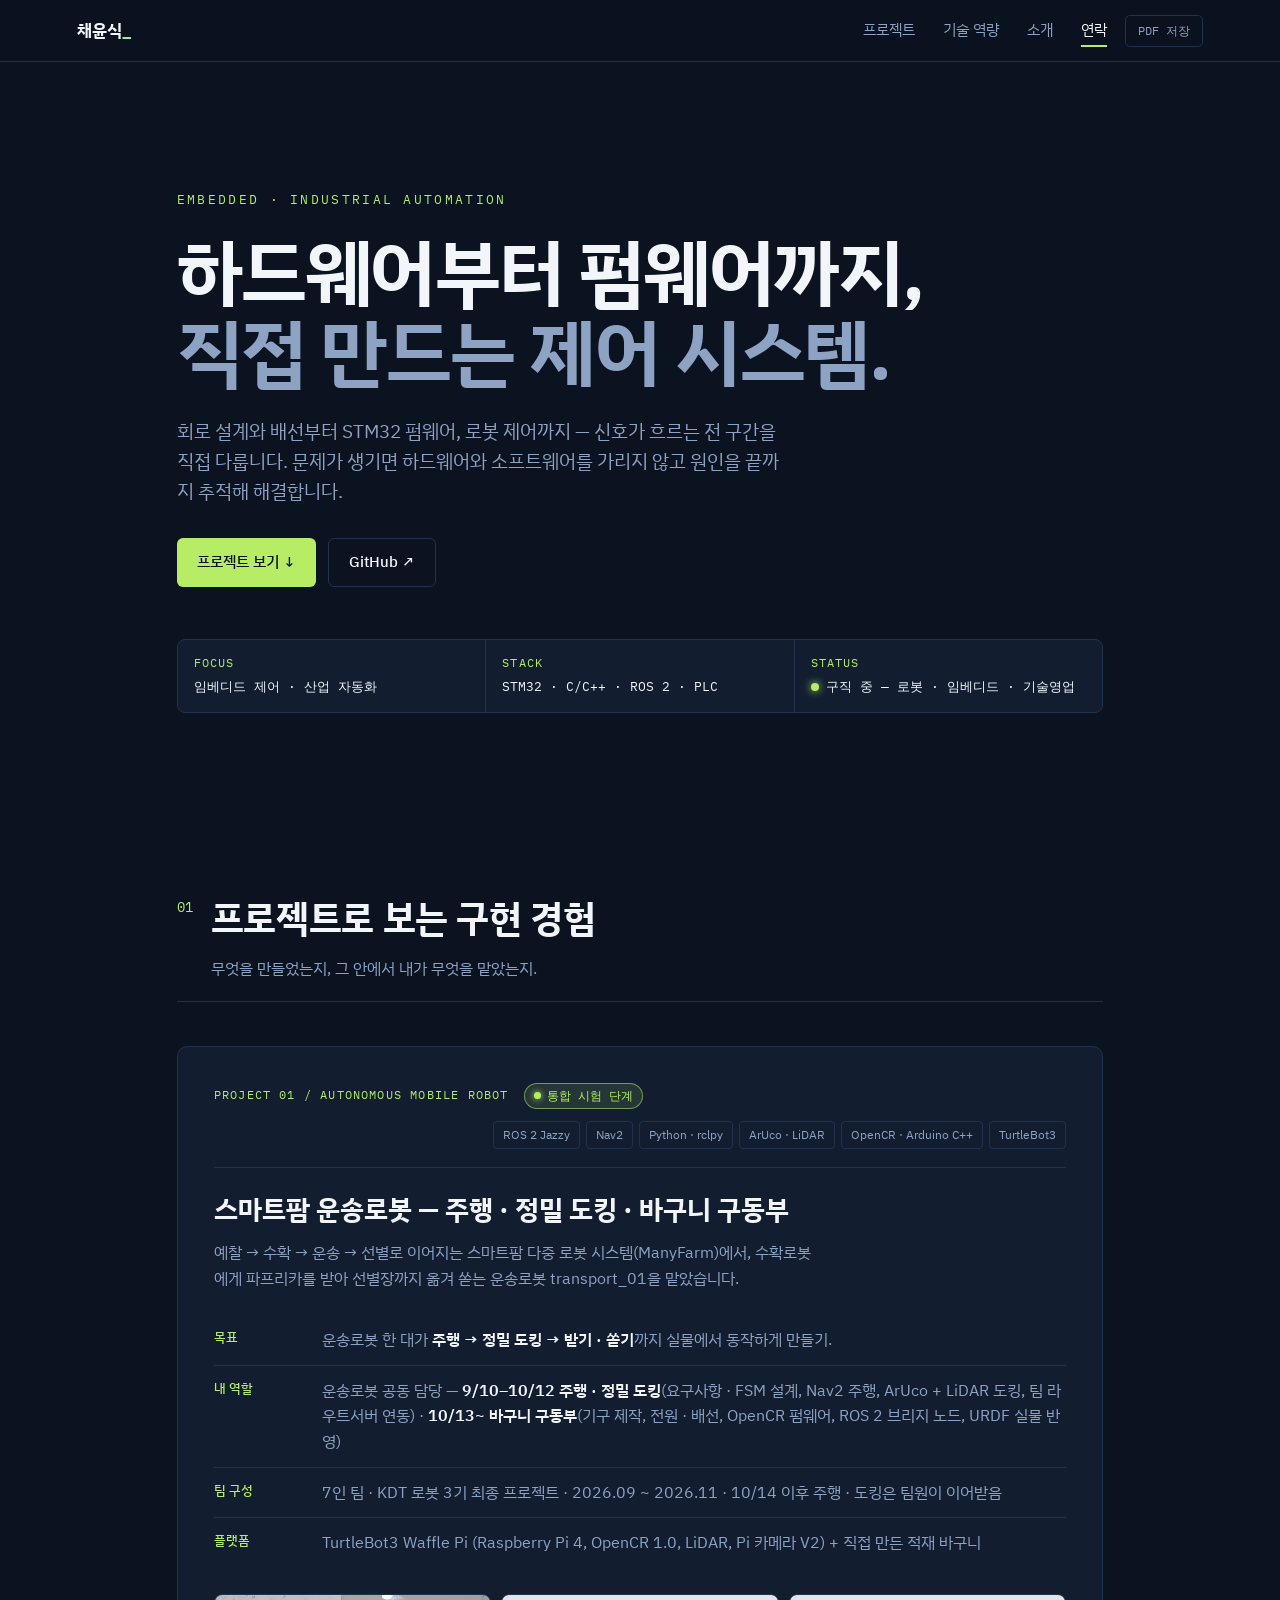
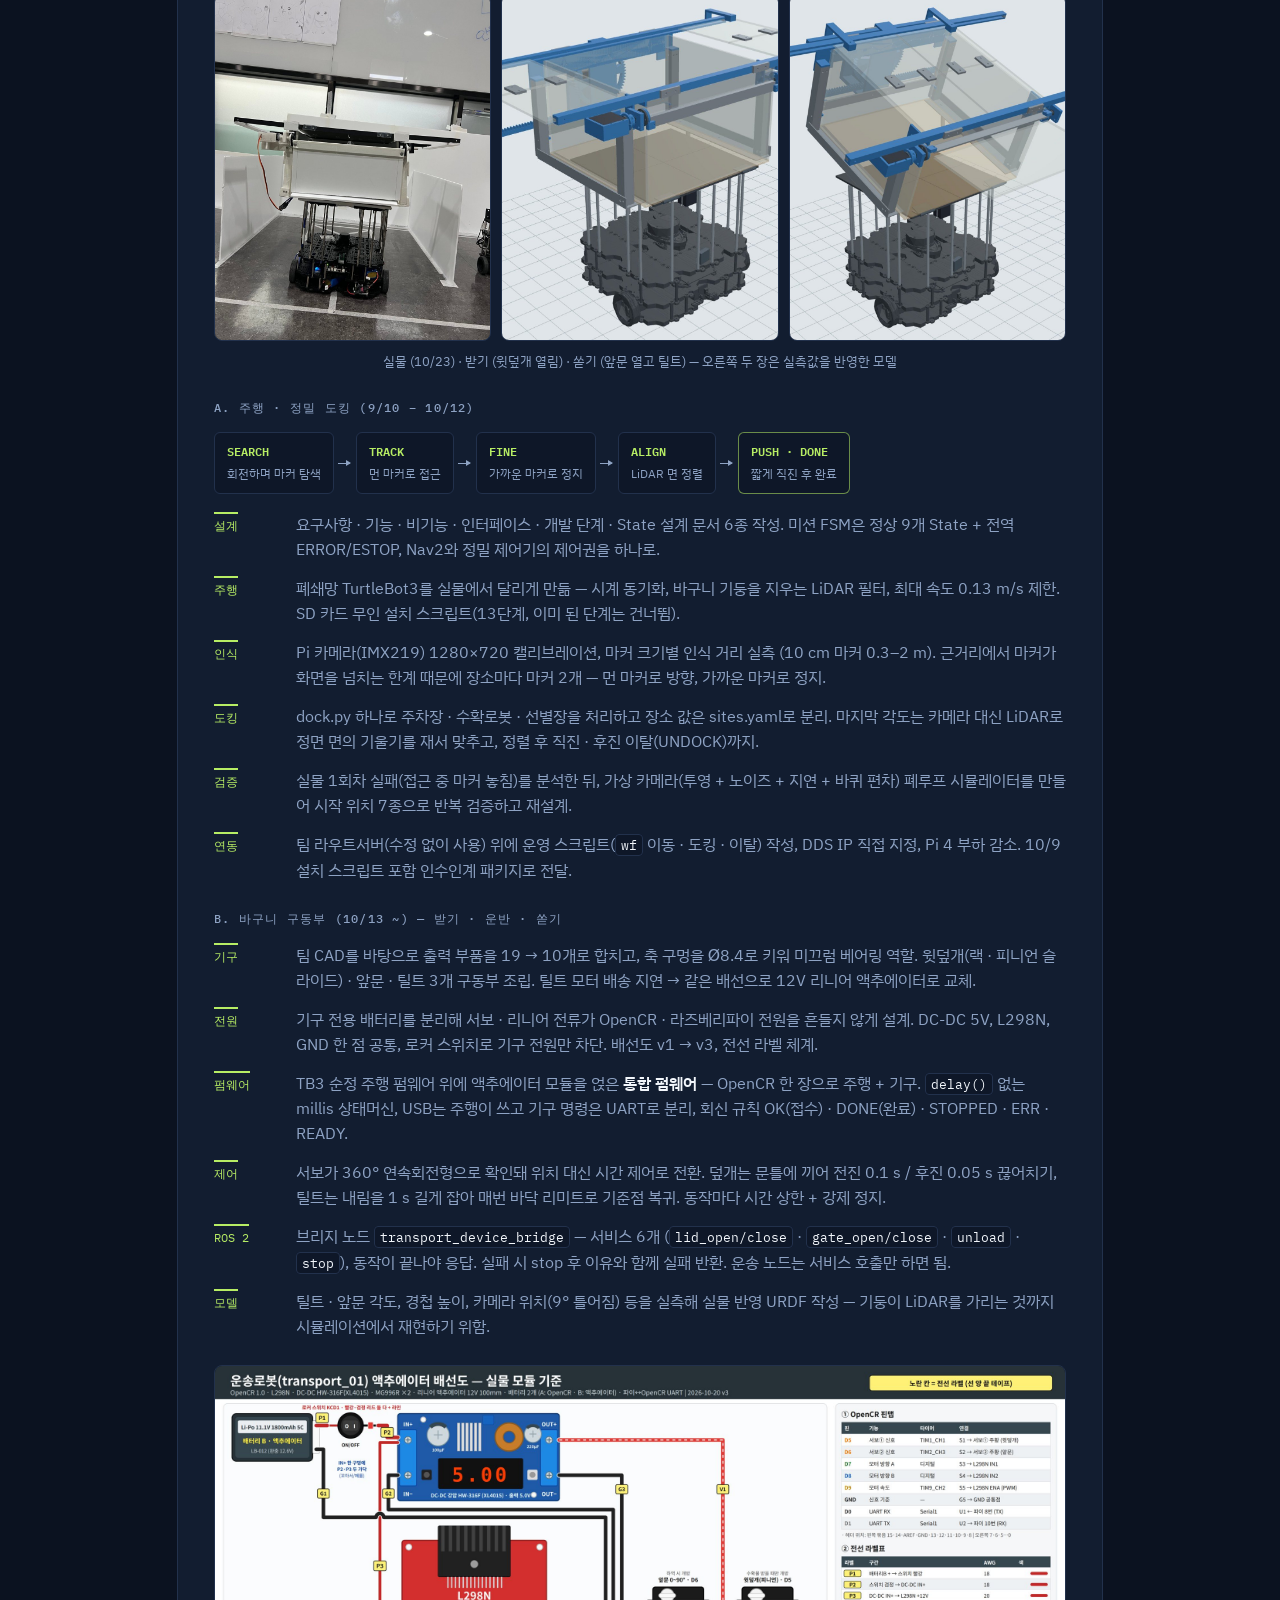
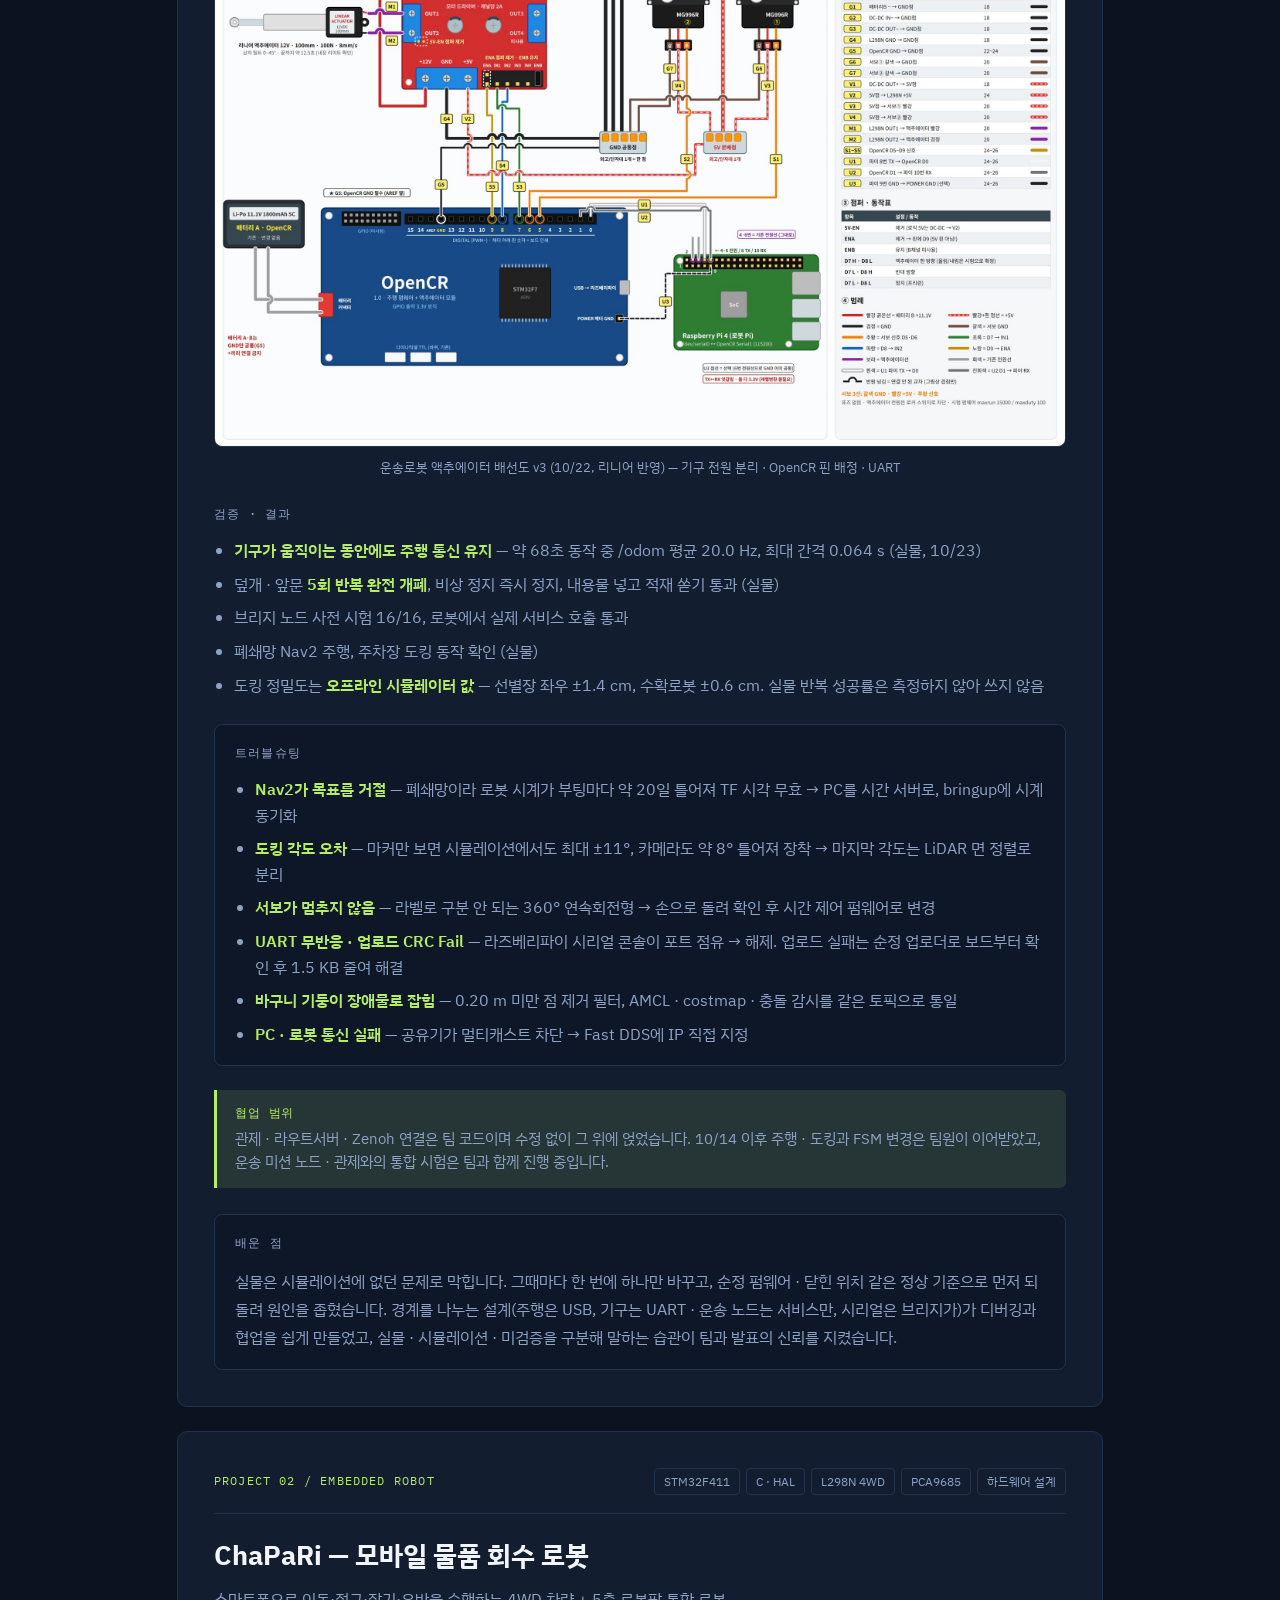
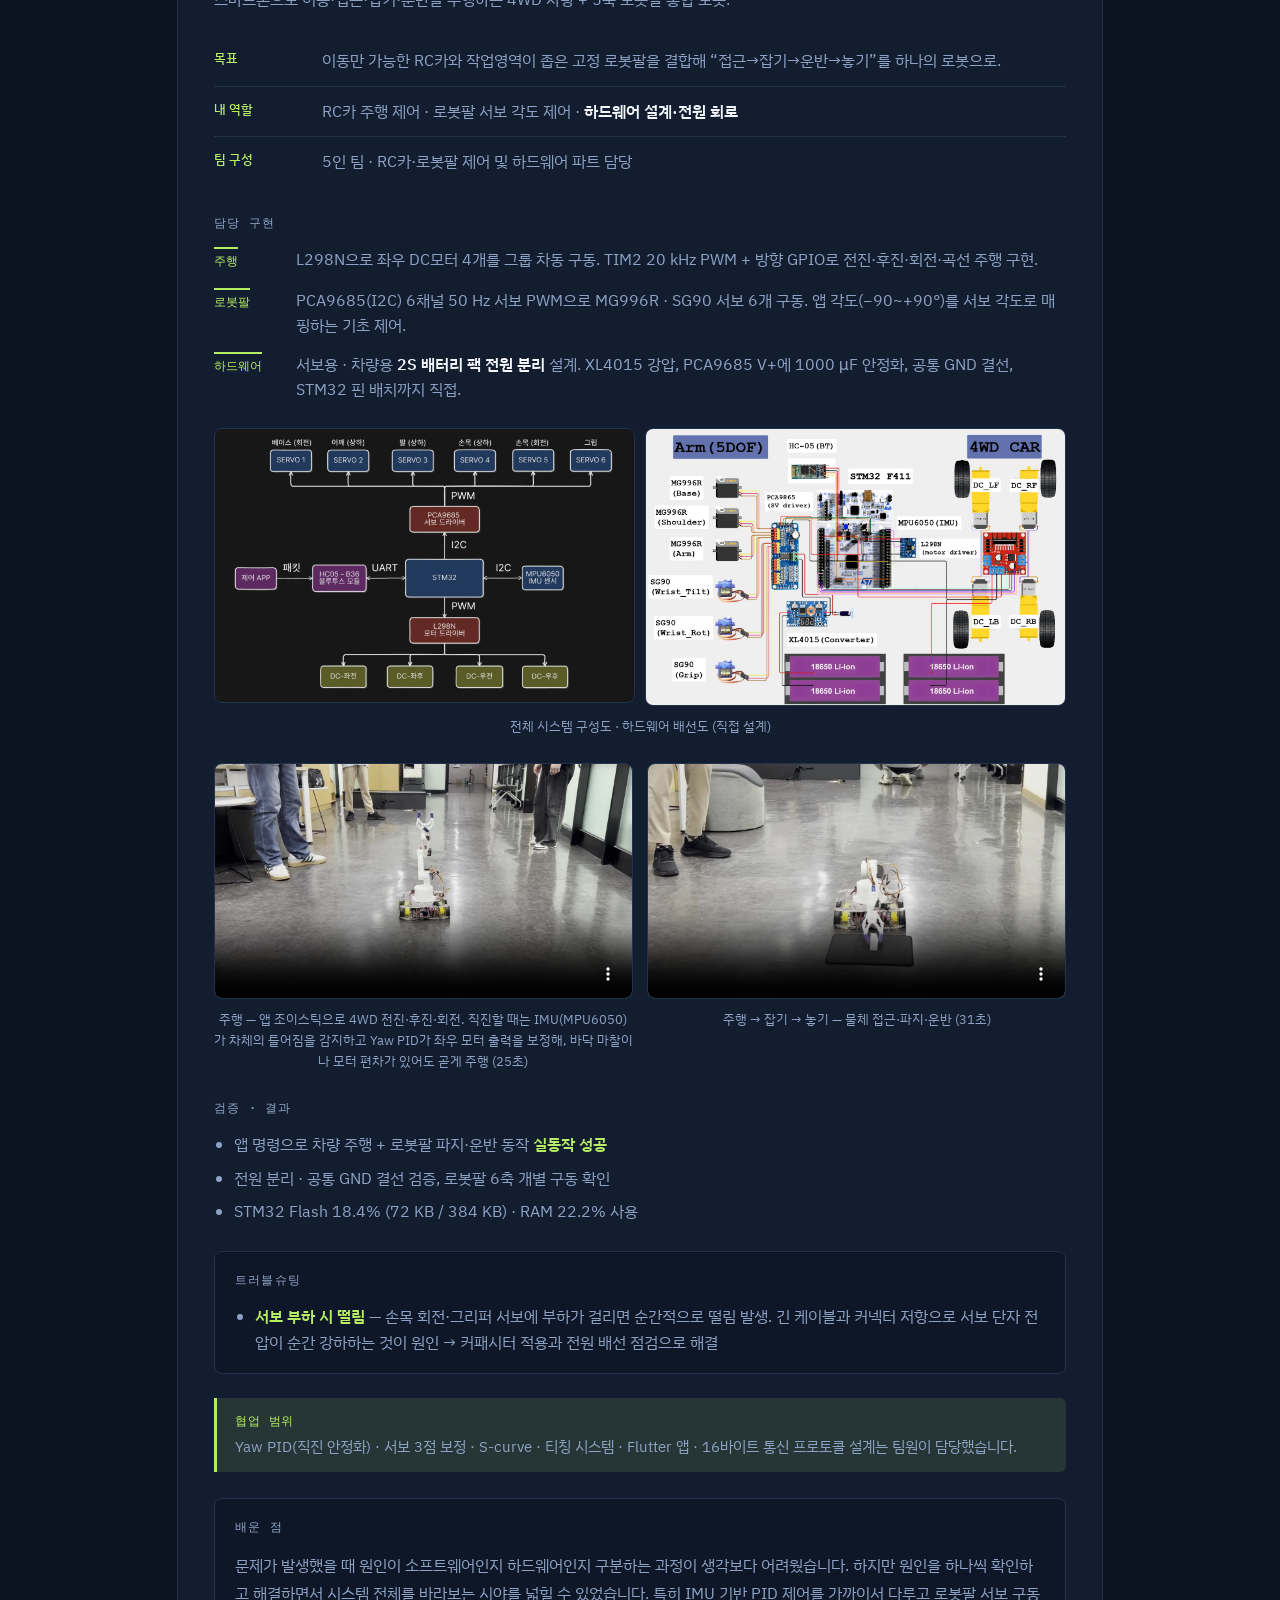
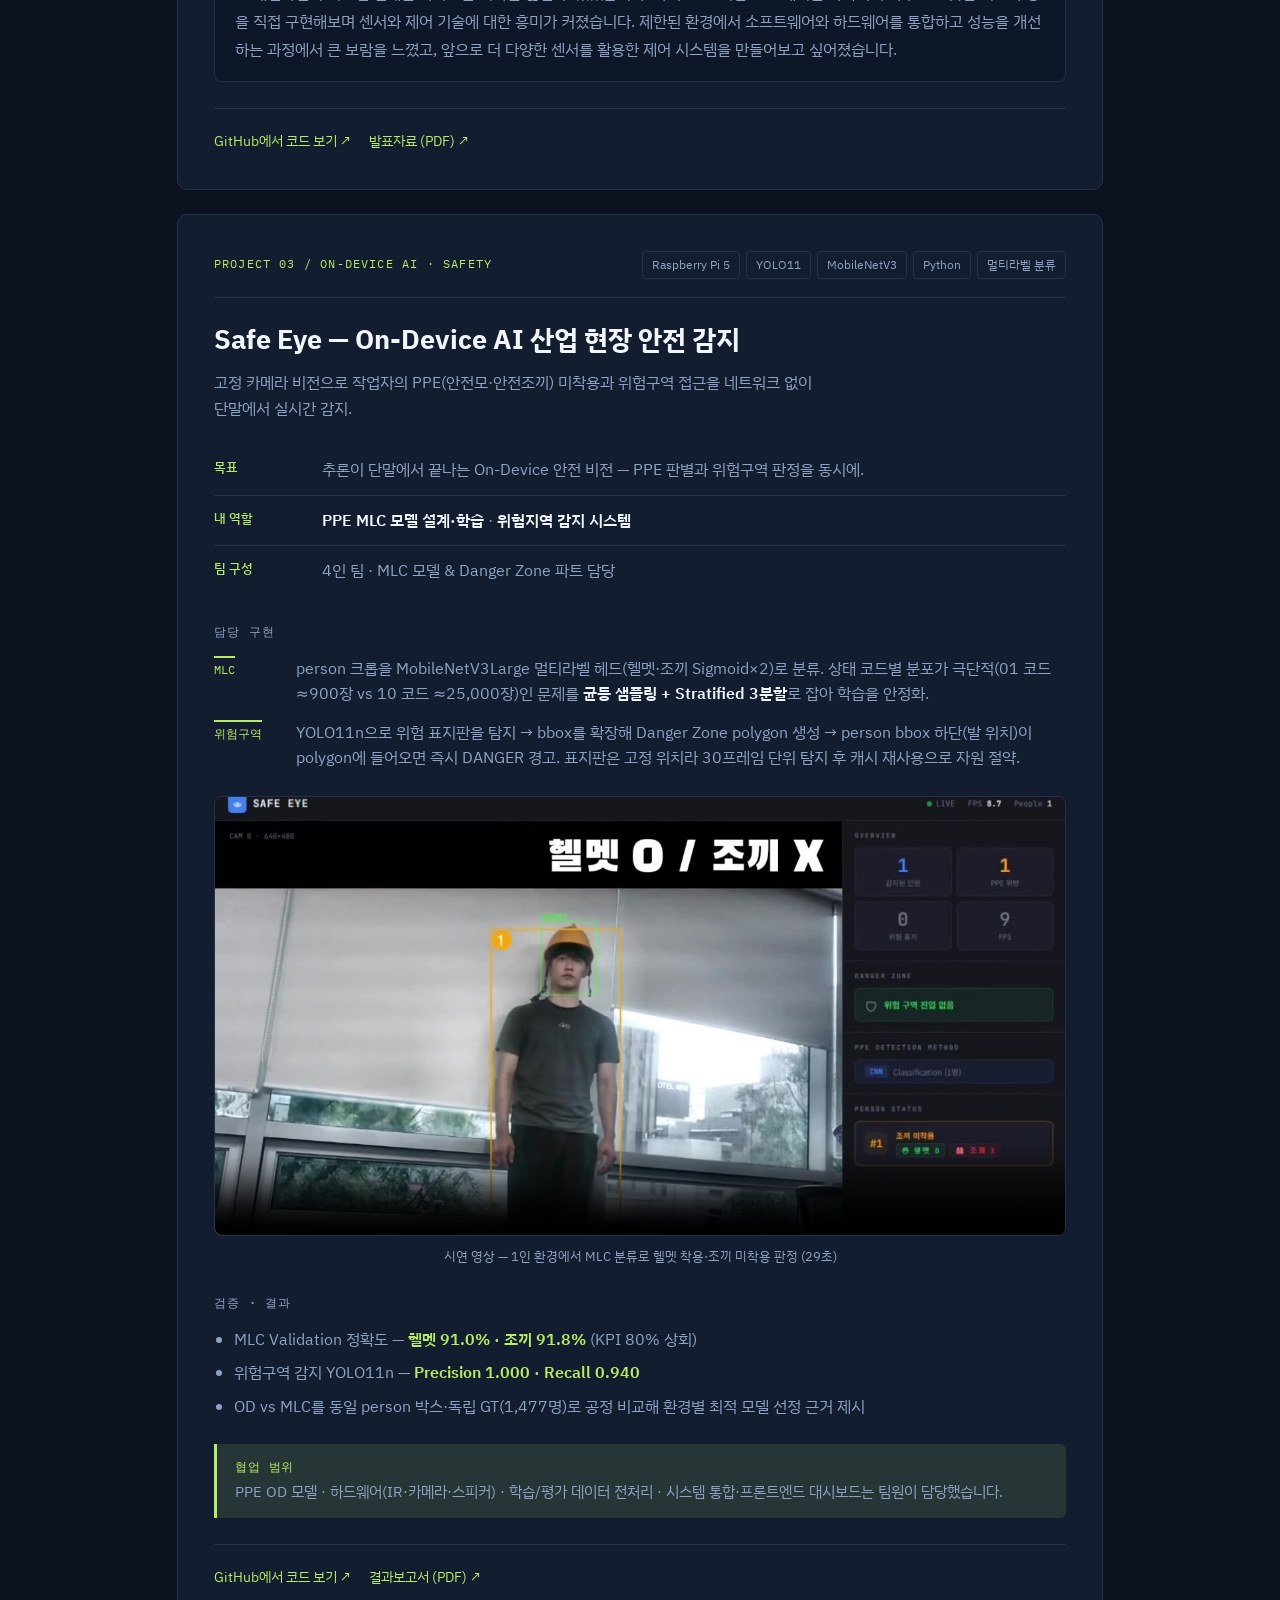
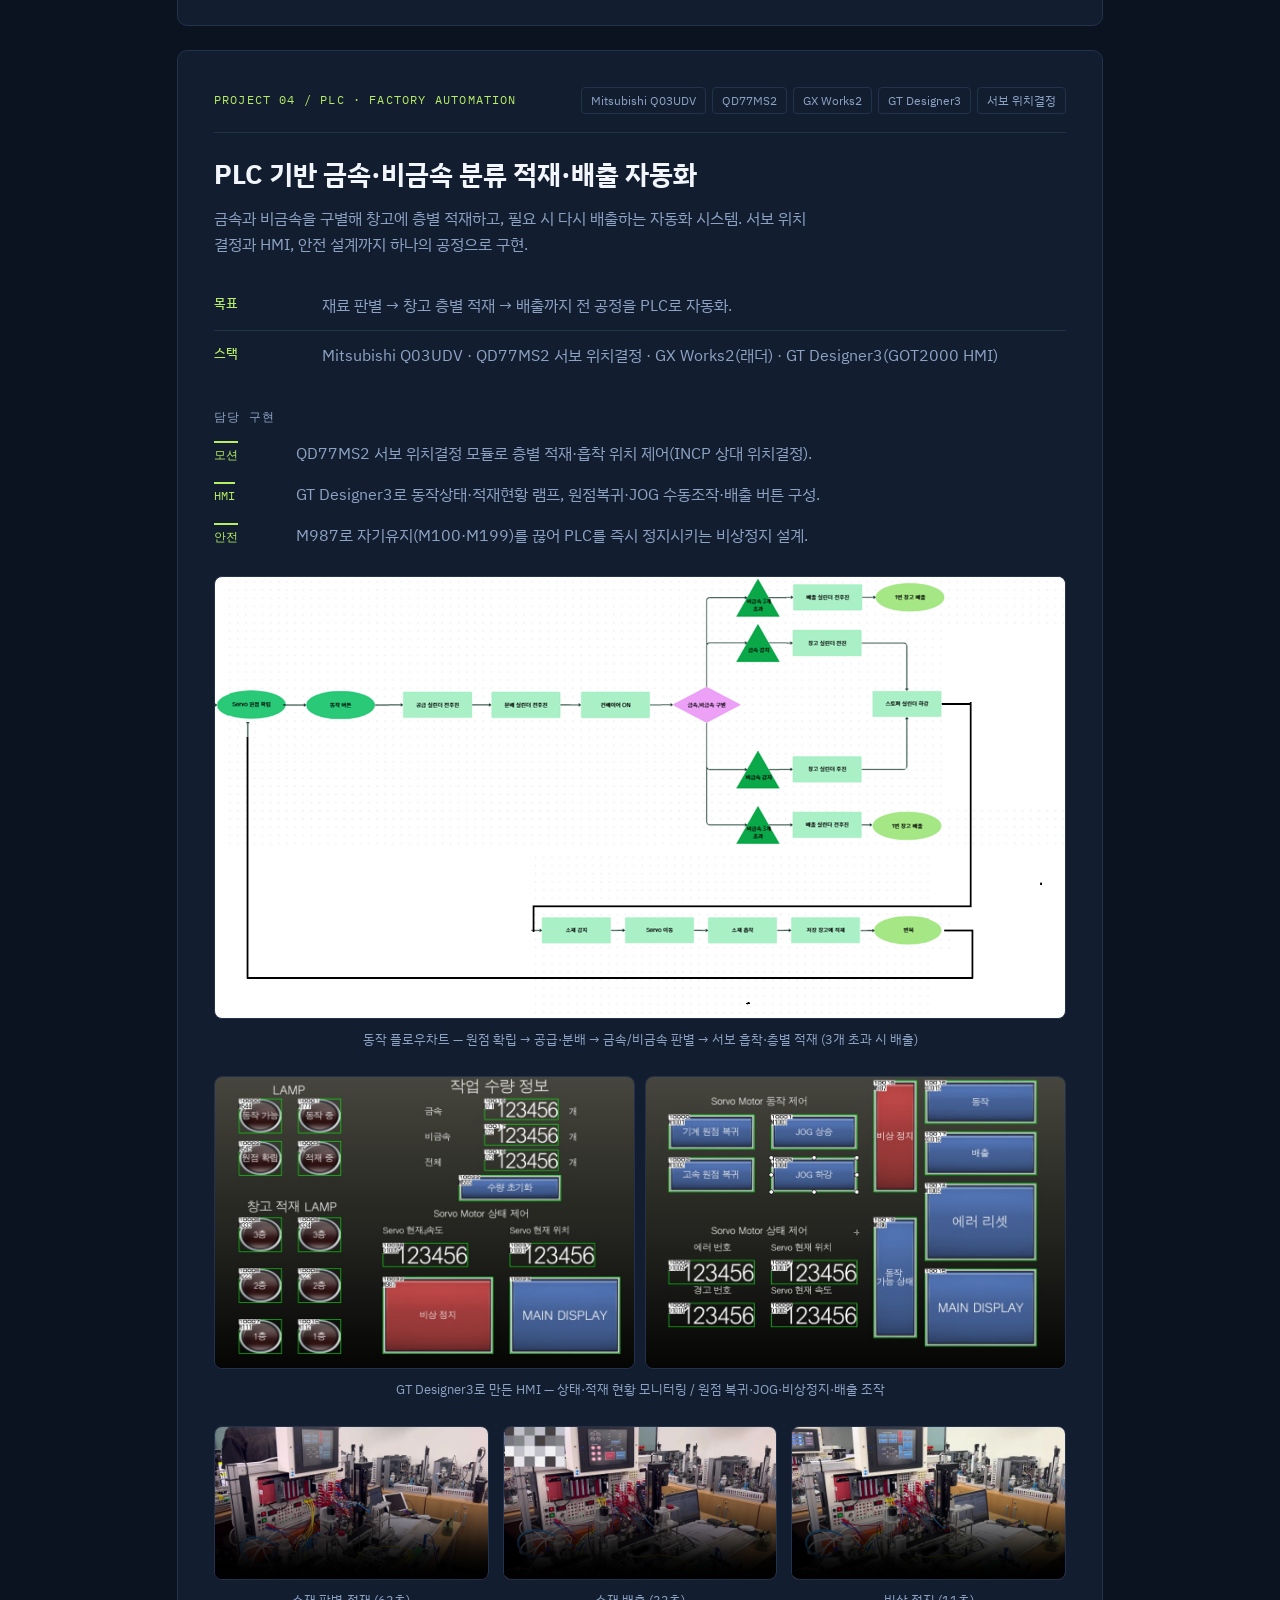
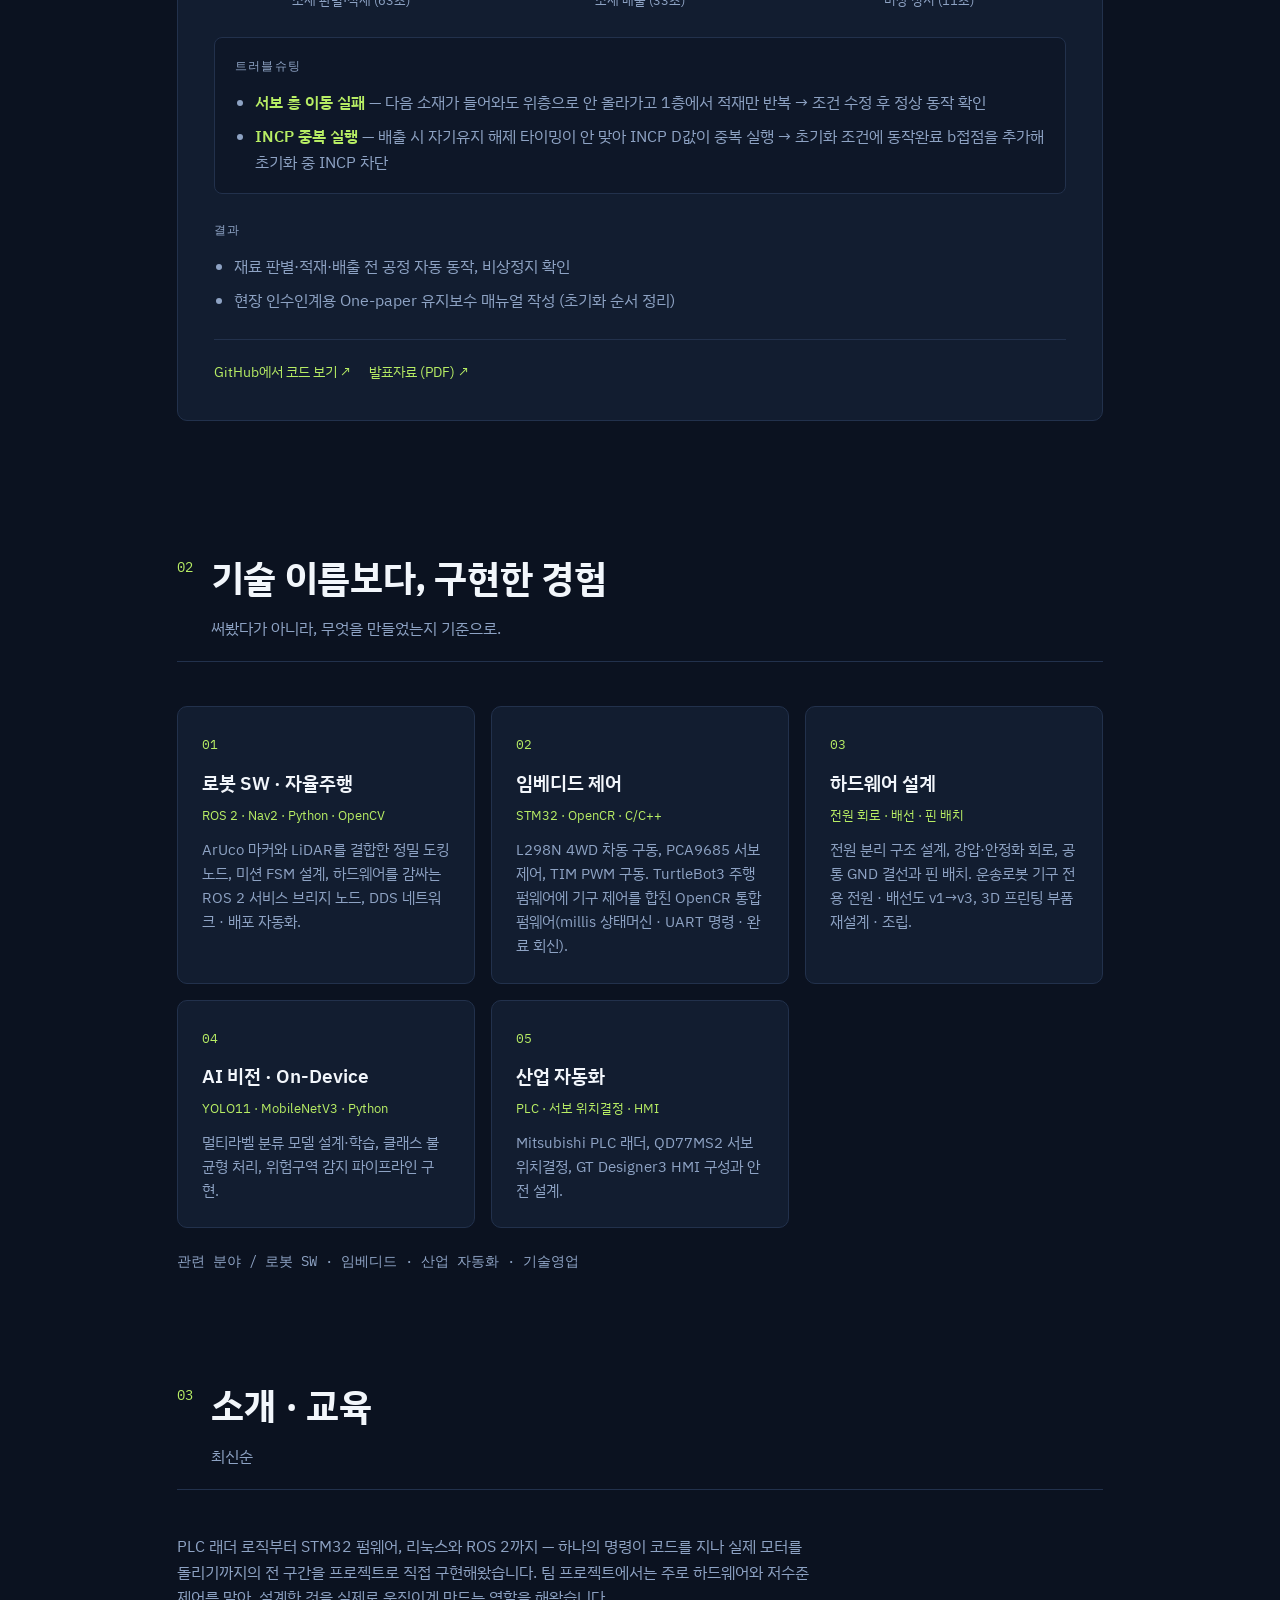
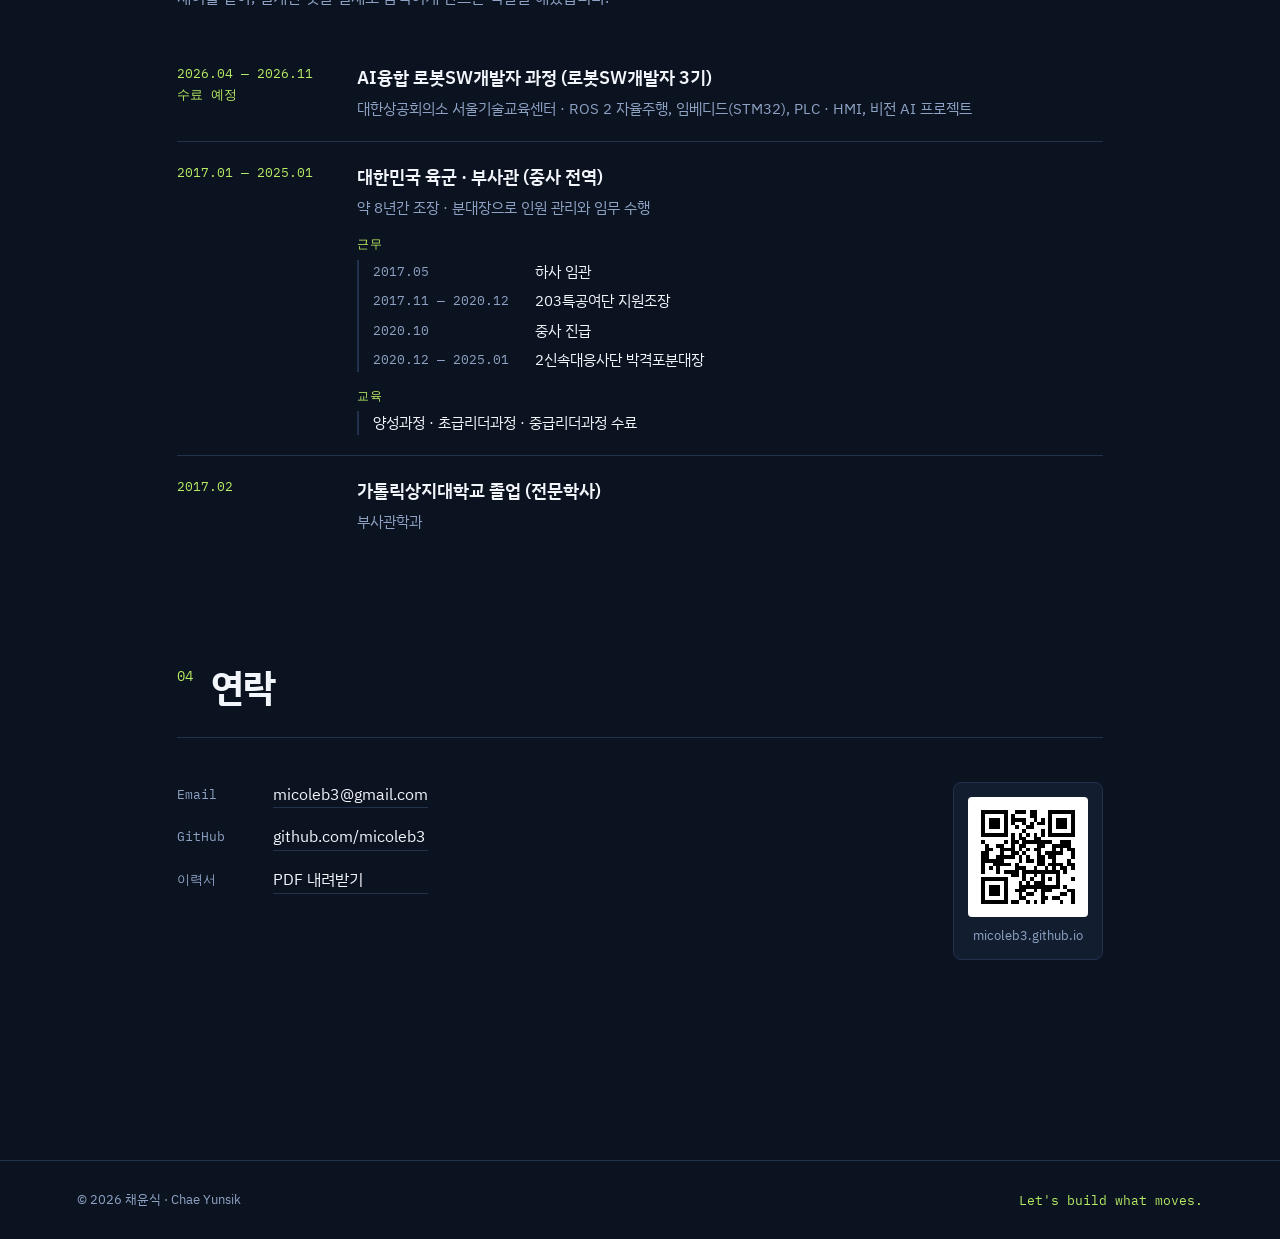
==== commit df4f5a37: "ManyFarm 운송로봇: 바구니 구동부·검증 결과 추가, 담당 범위 정정" ====
--- a/docs/index.html
+++ b/docs/index.html
@@ -63,104 +63,123 @@
       <article class="proj" id="project-transport">
         <div class="proj__tag">
           <span class="proj__badge">PROJECT 01 / AUTONOMOUS MOBILE ROBOT</span>
-          <span class="proj__live"><span class="dot"></span>진행 중</span>
+          <span class="proj__live"><span class="dot"></span>통합 시험 단계</span>
           <div class="proj__chips">
             <span>ROS 2 Jazzy</span><span>Nav2</span><span>Python · rclpy</span>
-            <span>ArUco</span><span>LiDAR</span><span>TurtleBot3</span>
-          </div>
-        </div>
-
-        <h3 class="proj__title">스마트팜 운송로봇 — 주행 · 정밀 도킹</h3>
+            <span>ArUco · LiDAR</span><span>OpenCR · Arduino C++</span><span>TurtleBot3</span>
+          </div>
+        </div>
+
+        <h3 class="proj__title">스마트팜 운송로봇 — 주행 · 정밀 도킹 · 바구니 구동부</h3>
         <p class="proj__tagline">
-          예찰 → 수확 → 운송 → 선별로 이어지는 스마트팜 다중 로봇 시스템에서,
-          수확로봇에게 파프리카 바구니를 받아 선별장까지 옮기는 운송로봇을 맡고 있습니다.
+          예찰 → 수확 → 운송 → 선별로 이어지는 스마트팜 다중 로봇 시스템(ManyFarm)에서,
+          수확로봇에게 파프리카를 받아 선별장까지 옮겨 쏟는 운송로봇 transport_01을 맡았습니다.
         </p>
 
         <div class="proj__grid">
           <dl class="facts">
-            <div><dt>목표</dt><dd>관제의 ROS 2 Action 명령(픽업 · 하역 · 복귀)을 받아 수확로봇 · 선별장 · 주차장에 cm 단위로 도킹.</dd></div>
-            <div><dt>내 역할</dt><dd><strong>운송로봇 파트 전담</strong> — 요구사항 · FSM 설계, 주행 · 정밀 도킹 SW, 적재 기구 제작, 전장 · 펌웨어 설계</dd></div>
-            <div><dt>팀 구성</dt><dd>7인 팀 · KDT 로봇 3기 최종 프로젝트 · 2026.09 ~ 진행 중</dd></div>
-            <div><dt>플랫폼</dt><dd>TurtleBot3 Waffle Pi (Raspberry Pi 4, OpenCR 1.0, LDS-03 LiDAR, Pi 카메라)</dd></div>
+            <div><dt>목표</dt><dd>운송로봇 한 대가 <strong>주행 → 정밀 도킹 → 받기 · 쏟기</strong>까지 실물에서 동작하게 만들기.</dd></div>
+            <div><dt>내 역할</dt><dd>운송로봇 공동 담당 —
+              <strong>9/10–10/12 주행 · 정밀 도킹</strong>(요구사항 · FSM 설계, Nav2 주행, ArUco + LiDAR 도킹, 팀 라우트서버 연동) ·
+              <strong>10/13~ 바구니 구동부</strong>(기구 제작, 전원 · 배선, OpenCR 펌웨어, ROS 2 브리지 노드, URDF 실물 반영)</dd></div>
+            <div><dt>팀 구성</dt><dd>7인 팀 · KDT 로봇 3기 최종 프로젝트 · 2026.09 ~ 2026.11 · 10/14 이후 주행 · 도킹은 팀원이 이어받음</dd></div>
+            <div><dt>플랫폼</dt><dd>TurtleBot3 Waffle Pi (Raspberry Pi 4, OpenCR 1.0, LiDAR, Pi 카메라 V2) + 직접 만든 적재 바구니</dd></div>
           </dl>
         </div>
 
-        <div class="proj__block proj__block--quiet">
-          <h4 class="proj__h4">핵심 설계 결정</h4>
-          <p class="proj__learn">
-            두 로봇이 각자 지도 좌표로 마주 서면 위치 오차가 합산됩니다(각 ±2 cm → 상대 ±4 cm).
-            그래서 <strong>정지한 수확로봇 차체의 ArUco 마커를 고정 기준</strong>으로 삼아,
-            운송로봇 혼자 상대 위치를 맞추는 구조로 설계했습니다.
-          </p>
-        </div>
-
-        <div class="proj__block">
-          <h4 class="proj__h4">정밀 도킹 노드 dock.py — 직접 개발</h4>
+        <figure class="proj__fig proj__fig--trio">
+          <img src="assets/manyfarm-real.jpg" alt="운송로봇 실물 — TurtleBot3 위에 적재 바구니와 지지 기둥 16개" />
+          <img src="assets/manyfarm-cad-receive.jpg" alt="실측 반영 모델 — 윗덮개를 열어 수확물을 받는 상태" />
+          <img src="assets/manyfarm-cad-dump.jpg" alt="실측 반영 모델 — 앞문을 열고 바구니를 기울여 쏟는 상태" />
+          <figcaption>실물 (10/23) · 받기 (윗덮개 열림) · 쏟기 (앞문 열고 틸트) — 오른쪽 두 장은 실측값을 반영한 모델</figcaption>
+        </figure>
+
+        <div class="proj__block">
+          <h4 class="proj__h4">A. 주행 · 정밀 도킹 (9/10 – 10/12)</h4>
           <ol class="chain" aria-label="dock.py 도킹 단계">
-            <li><b>FACE</b><span>제자리 회전</span></li>
-            <li><b>SEARCH</b><span>마커 탐색</span></li>
-            <li><b>TRACK</b><span>큰 마커로 접근</span></li>
-            <li><b>FINE</b><span>작은 마커로 접근</span></li>
-            <li><b>ALIGN</b><span>LiDAR 직선 정렬</span></li>
-            <li><b>PUSH</b><span>오도메트리 전진</span></li>
-            <li><b>DONE</b><span>도킹 완료</span></li>
+            <li><b>SEARCH</b><span>회전하며 마커 탐색</span></li>
+            <li><b>TRACK</b><span>먼 마커로 접근</span></li>
+            <li><b>FINE</b><span>가까운 마커로 정지</span></li>
+            <li><b>ALIGN</b><span>LiDAR 면 정렬</span></li>
+            <li><b>PUSH · DONE</b><span>짧게 직진 후 완료</span></li>
           </ol>
           <ul class="doing">
-            <li><span class="doing__k">구조</span><span>노드 사이 이동은 팀 라우트서버(Nav2 Route Graph), 마지막 수 cm는 dock.py가 담당.
-              20 Hz 타이머 하나가 State별 동작과 전이를 처리하고, UNDOCK은 후방 LiDAR로 장애물을 확인하며 후진.</span></li>
-            <li><span class="doing__k">마커</span><span>장소마다 마커 2개 — 큰 마커는 멀리서 방향, 작은 마커는 가까이서 정지 기준.</span></li>
-            <li><span class="doing__k">설정</span><span>장소 값을 sites.yaml로 분리(마커 ID · 크기, 정지 거리, LiDAR 목표각).
-              주차장 · 수확로봇 · 선별장을 같은 코드로 처리하고, 값만 바꾸면 노드 재시작 없이 반영.</span></li>
-          </ul>
-        </div>
-
-        <div class="proj__block">
-          <h4 class="proj__h4">미션 FSM · 배포 · 하드웨어</h4>
+            <li><span class="doing__k">설계</span><span>요구사항 · 기능 · 비기능 · 인터페이스 · 개발 단계 · State 설계 문서 6종 작성.
+              미션 FSM은 정상 9개 State + 전역 ERROR/ESTOP, Nav2와 정밀 제어기의 제어권을 하나로.</span></li>
+            <li><span class="doing__k">주행</span><span>폐쇄망 TurtleBot3를 실물에서 달리게 만듦 — 시계 동기화, 바구니 기둥을 지우는 LiDAR 필터,
+              최대 속도 0.13 m/s 제한. SD 카드 무인 설치 스크립트(13단계, 이미 된 단계는 건너뜀).</span></li>
+            <li><span class="doing__k">인식</span><span>Pi 카메라(IMX219) 1280×720 캘리브레이션, 마커 크기별 인식 거리 실측
+              (10 cm 마커 0.3–2 m). 근거리에서 마커가 화면을 넘치는 한계 때문에 장소마다 마커 2개 — 먼 마커로 방향, 가까운 마커로 정지.</span></li>
+            <li><span class="doing__k">도킹</span><span>dock.py 하나로 주차장 · 수확로봇 · 선별장을 처리하고 장소 값은 sites.yaml로 분리.
+              마지막 각도는 카메라 대신 LiDAR로 정면 면의 기울기를 재서 맞추고, 정렬 후 직진 · 후진 이탈(UNDOCK)까지.</span></li>
+            <li><span class="doing__k">검증</span><span>실물 1회차 실패(접근 중 마커 놓침)를 분석한 뒤, 가상 카메라(투영 + 노이즈 + 지연 + 바퀴 편차) 폐루프
+              시뮬레이터를 만들어 시작 위치 7종으로 반복 검증하고 재설계.</span></li>
+            <li><span class="doing__k">연동</span><span>팀 라우트서버(수정 없이 사용) 위에 운영 스크립트(<code>wf</code> 이동 · 도킹 · 이탈) 작성,
+              DDS IP 직접 지정, Pi 4 부하 감소. 10/9 설치 스크립트 포함 인수인계 패키지로 전달.</span></li>
+          </ul>
+        </div>
+
+        <div class="proj__block">
+          <h4 class="proj__h4">B. 바구니 구동부 (10/13 ~) — 받기 · 운반 · 쏟기</h4>
           <ul class="doing">
-            <li><span class="doing__k">FSM</span><span>정상 9개 State + 전역 ERROR/ESTOP. 수확로봇이 회전하는 동안 범위 밖에서 대기하는 2단계 접근,
-              하나의 PRECISION_ALIGN을 대기 접근 · 최종 도킹 · 이격에 재사용, Nav2와 정밀 제어기의 제어권 단일화,
-              task_id · transfer_id 기반 인계 이벤트 중복 방지.</span></li>
-            <li><span class="doing__k">배포</span><span>install.sh 한 번으로 팀원 PC 설치 완료(빌드 · DDS 설정 · SSH 키 · 로봇 설정, 멱등 실행).
-              조작은 <code>wf go 6</code> · <code>wf dock parking</code> 같은 짧은 CLI로 통일.</span></li>
-            <li><span class="doing__k">기구</span><span>300 × 300 × 190 mm 적재 바구니 — 서보 + 랙·피니언 양개 덮개, 서보 앞문, 웜기어 DC 틸트.
-              틸트 최악 하중 약 6.6 N·m를 계산해 MG996R(약 1 N·m) 대신 자기잠김 웜기어 모터 선정. 구매품 19종을 출력용 10조각으로 재설계해 조립 완료.</span></li>
-            <li><span class="doing__k">전장</span><span>3S LiPo → L298N · DC-DC 5V 전원 분기, 공통 GND · 분기부 퓨즈.
-              OpenCR 핀을 소스 기준으로 검증해 주행 펌웨어와 충돌 없는 핀 배정(설계 완료, 펌웨어 구현 예정).</span></li>
-          </ul>
-        </div>
-
-        <div class="proj__block">
-          <h4 class="proj__h4">진행 현황</h4>
-          <ul class="result">
-            <li><strong>주차장 도킹 완성</strong> · 수확로봇 · 선별장 도킹은 코드 준비 완료, 현장 티칭 진행 중</li>
-            <li>적재 바구니 조립 완료 · 액추에이터 펌웨어와 팀 통신 프로토콜 구현 예정</li>
-            <li>반복 도킹 성공률 · 정지 오차는 측정 후 추가 예정</li>
-          </ul>
-        </div>
+            <li><span class="doing__k">기구</span><span>팀 CAD를 바탕으로 출력 부품을 19 → 10개로 합치고, 축 구멍을 Ø8.4로 키워 미끄럼 베어링 역할.
+              윗덮개(랙 · 피니언 슬라이드) · 앞문 · 틸트 3개 구동부 조립. 틸트 모터 배송 지연 → 같은 배선으로 12V 리니어 액추에이터로 교체.</span></li>
+            <li><span class="doing__k">전원</span><span>기구 전용 배터리를 분리해 서보 · 리니어 전류가 OpenCR · 라즈베리파이 전원을 흔들지 않게 설계.
+              DC-DC 5V, L298N, GND 한 점 공통, 로커 스위치로 기구 전원만 차단. 배선도 v1 → v3, 전선 라벨 체계.</span></li>
+            <li><span class="doing__k">펌웨어</span><span>TB3 순정 주행 펌웨어 위에 액추에이터 모듈을 얹은 <strong>통합 펌웨어</strong> — OpenCR 한 장으로 주행 + 기구.
+              <code>delay()</code> 없는 millis 상태머신, USB는 주행이 쓰고 기구 명령은 UART로 분리,
+              회신 규칙 OK(접수) · DONE(완료) · STOPPED · ERR · READY.</span></li>
+            <li><span class="doing__k">제어</span><span>서보가 360° 연속회전형으로 확인돼 위치 대신 시간 제어로 전환. 덮개는 문틀에 끼어
+              전진 0.1 s / 후진 0.05 s 끊어치기, 틸트는 내림을 1 s 길게 잡아 매번 바닥 리미트로 기준점 복귀. 동작마다 시간 상한 + 강제 정지.</span></li>
+            <li><span class="doing__k">ROS 2</span><span>브리지 노드 <code>transport_device_bridge</code> — 서비스 6개
+              (<code>lid_open/close</code> · <code>gate_open/close</code> · <code>unload</code> · <code>stop</code>), 동작이 끝나야 응답.
+              실패 시 stop 후 이유와 함께 실패 반환. 운송 노드는 서비스 호출만 하면 됨.</span></li>
+            <li><span class="doing__k">모델</span><span>틸트 · 앞문 각도, 경첩 높이, 카메라 위치(9° 틀어짐) 등을 실측해
+              실물 반영 URDF 작성 — 기둥이 LiDAR를 가리는 것까지 시뮬레이션에서 재현하기 위함.</span></li>
+          </ul>
+        </div>
+
+        <figure class="proj__fig proj__fig--wide proj__fig--wiring">
+          <img src="assets/manyfarm-wiring.jpg" alt="운송로봇 액추에이터 배선도 v3 — OpenCR, L298N, DC-DC, 서보 2개, 리니어, 라즈베리파이 UART" />
+          <figcaption>운송로봇 액추에이터 배선도 v3 (10/22, 리니어 반영) — 기구 전원 분리 · OpenCR 핀 배정 · UART</figcaption>
+        </figure>
+
+        <div class="proj__block">
+          <h4 class="proj__h4">검증 · 결과</h4>
+          <ul class="result">
+            <li><strong>기구가 움직이는 동안에도 주행 통신 유지</strong> — 약 68초 동작 중 /odom 평균 20.0 Hz, 최대 간격 0.064 s (실물, 10/23)</li>
+            <li>덮개 · 앞문 <strong>5회 반복 완전 개폐</strong>, 비상 정지 즉시 정지, 내용물 넣고 적재 쏟기 통과 (실물)</li>
+            <li>브리지 노드 사전 시험 16/16, 로봇에서 실제 서비스 호출 통과</li>
+            <li>폐쇄망 Nav2 주행, 주차장 도킹 동작 확인 (실물)</li>
+            <li>도킹 정밀도는 <strong>오프라인 시뮬레이터 값</strong> — 선별장 좌우 ±1.4 cm, 수확로봇 ±0.6 cm. 실물 반복 성공률은 측정하지 않아 쓰지 않음</li>
+          </ul>
+        </div>
+
 
         <div class="proj__block proj__block--quiet">
           <h4 class="proj__h4">트러블슈팅</h4>
           <ul class="result">
-            <li><strong>PC · 로봇 통신 실패</strong> — 공유기가 멀티캐스트를 막아 DDS 자동 탐색 실패 → Fast DDS 유니캐스트 + IP 직접 지정</li>
-            <li><strong>Pi 4 과부하로 주행 끊김</strong> — voxel layer 제거, 카메라는 도킹할 때만 켜고, RANSAC은 정렬 단계에서만 실행</li>
-            <li><strong>관제 명령 거절</strong> — 로봇 · PC 시계 차이로 TF 시간 불일치 → 기동 시 로봇 시계를 PC에 동기화</li>
-            <li><strong>도킹 각도 편향</strong> — 카메라가 약 8° 틀어져 장착 → 최종 yaw 보정, 가능한 장소는 LiDAR 정렬로 대체</li>
-            <li><strong>선별장 이전 후 새 맵</strong> — 기존 맵과 정합해 좌표계 차이 1.5 cm · 0.2° 이내 확인, 장애물과 겹치는 경로 노드 2개를 찾아 배포 보류</li>
+            <li><strong>Nav2가 목표를 거절</strong> — 폐쇄망이라 로봇 시계가 부팅마다 약 20일 틀어져 TF 시각 무효 → PC를 시간 서버로, bringup에 시계 동기화</li>
+            <li><strong>도킹 각도 오차</strong> — 마커만 보면 시뮬레이션에서도 최대 ±11°, 카메라도 약 8° 틀어져 장착 → 마지막 각도는 LiDAR 면 정렬로 분리</li>
+            <li><strong>서보가 멈추지 않음</strong> — 라벨로 구분 안 되는 360° 연속회전형 → 손으로 돌려 확인 후 시간 제어 펌웨어로 변경</li>
+            <li><strong>UART 무반응 · 업로드 CRC Fail</strong> — 라즈베리파이 시리얼 콘솔이 포트 점유 → 해제. 업로드 실패는 순정 업로더로 보드부터 확인 후 1.5 KB 줄여 해결</li>
+            <li><strong>바구니 기둥이 장애물로 잡힘</strong> — 0.20 m 미만 점 제거 필터, AMCL · costmap · 충돌 감시를 같은 토픽으로 통일</li>
+            <li><strong>PC · 로봇 통신 실패</strong> — 공유기가 멀티캐스트 차단 → Fast DDS에 IP 직접 지정</li>
           </ul>
         </div>
 
         <div class="proj__note">
           <span class="proj__note-k">협업 범위</span>
-          관제 · 라우트서버(Nav2 Route Graph) · robot_agent는 팀 코드입니다. 팀 코드는 수정하지 않고(Waffle 설정 2줄만 변경)
-          그 위에 도킹 노드를 얹었고, 팀 저장소 전수 리뷰로 로봇 ID · 지도 ID · ROS 도메인 불일치 등을 통합 전에 찾아 공유했습니다.
+          관제 · 라우트서버 · Zenoh 연결은 팀 코드이며 수정 없이 그 위에 얹었습니다. 10/14 이후 주행 · 도킹과 FSM 변경은 팀원이 이어받았고,
+          운송 미션 노드 · 관제와의 통합 시험은 팀과 함께 진행 중입니다.
         </div>
 
         <div class="proj__block proj__block--quiet">
           <h4 class="proj__h4">배운 점</h4>
           <p class="proj__learn">
-            정밀 위치 맞춤은 지도 좌표보다 상대 기준이 낫습니다. 오차가 합산되지 않는 구조를 먼저 설계하는 것이 튜닝보다 효과가 컸습니다.
-            임베디드 보드에서는 기능을 넣는 것만큼 빼는 것이 중요해, Pi 4에서는 필요한 순간에만 켜는 설계로 부하를 풀었습니다.
-            그리고 팀 통합은 코드보다 이름과 약속에서 깨진다는 것 — ID · 도메인 · 지도 ID를 문서와 코드에서 대조하는 작업이 통합 일정을 지켰습니다.
+            실물은 시뮬레이션에 없던 문제로 막힙니다. 그때마다 한 번에 하나만 바꾸고, 순정 펌웨어 · 닫힌 위치 같은 정상 기준으로 먼저 되돌려 원인을 좁혔습니다.
+            경계를 나누는 설계(주행은 USB, 기구는 UART · 운송 노드는 서비스만, 시리얼은 브리지가)가 디버깅과 협업을 쉽게 만들었고,
+            실물 · 시뮬레이션 · 미검증을 구분해 말하는 습관이 팀과 발표의 신뢰를 지켰습니다.
           </p>
         </div>
       </article>
@@ -425,7 +444,6 @@
 
         <div class="proj__links">
           <a href="https://github.com/micoleb3/plc-sorting-automation">GitHub에서 코드 보기 ↗</a>
-          <a href="https://github.com/micoleb3/plc-sorting-automation">GitHub에서 코드 보기 ↗</a>
           <a href="assets/docs/plc-presentation.pdf">발표자료 (PDF) ↗</a>
         </div>
       </article>
@@ -446,19 +464,19 @@
           <span class="skill__no">01</span>
           <h3>로봇 SW · 자율주행</h3>
           <p class="skill__stack">ROS 2 · Nav2 · Python · OpenCV</p>
-          <p class="skill__desc">ArUco 마커와 LiDAR를 결합한 정밀 도킹 노드, 미션 FSM 설계, DDS 네트워크 · 배포 자동화.</p>
+          <p class="skill__desc">ArUco 마커와 LiDAR를 결합한 정밀 도킹 노드, 미션 FSM 설계, 하드웨어를 감싸는 ROS 2 서비스 브리지 노드, DDS 네트워크 · 배포 자동화.</p>
         </article>
         <article class="skill">
           <span class="skill__no">02</span>
           <h3>임베디드 제어</h3>
-          <p class="skill__stack">STM32 · C · HAL · FreeRTOS 환경</p>
-          <p class="skill__desc">L298N 4WD 차동 구동, PCA9685 서보 각도 제어, TIM PWM 구동을 직접 구현.</p>
+          <p class="skill__stack">STM32 · OpenCR · C/C++</p>
+          <p class="skill__desc">L298N 4WD 차동 구동, PCA9685 서보 제어, TIM PWM 구동. TurtleBot3 주행 펌웨어에 기구 제어를 합친 OpenCR 통합 펌웨어(millis 상태머신 · UART 명령 · 완료 회신).</p>
         </article>
         <article class="skill">
           <span class="skill__no">03</span>
           <h3>하드웨어 설계</h3>
           <p class="skill__stack">전원 회로 · 배선 · 핀 배치</p>
-          <p class="skill__desc">전원 분리 구조 설계, 강압·안정화 회로, 공통 GND 결선과 STM32 핀 배치.</p>
+          <p class="skill__desc">전원 분리 구조 설계, 강압·안정화 회로, 공통 GND 결선과 핀 배치. 운송로봇 기구 전용 전원 · 배선도 v1→v3, 3D 프린팅 부품 재설계 · 조립.</p>
         </article>
         <article class="skill">
           <span class="skill__no">04</span>
--- a/docs/style.css
+++ b/docs/style.css
@@ -356,3 +356,12 @@
   padding: 1px 5px; border-radius: 4px; background: var(--paper-2); border: 1px solid var(--line); color: var(--ink);
 }
 @media print { .proj__live .dot { animation: none; } .chain li { background: none; } }
+
+/* ─── 3-up figure (ManyFarm) ─────────────────────────── */
+.proj__fig--trio img { aspect-ratio: 4 / 5; object-fit: cover; width: 100%; height: auto; }
+@media (min-width: 720px) { .proj__fig--trio { grid-template-columns: 1fr 1fr 1fr; } }
+@media print {
+  .proj__fig--trio { grid-template-columns: 1fr 1fr 1fr !important; }
+  .proj__fig--trio img { max-height: 62mm; width: 100%; object-fit: cover; }
+}
+@media print { .proj__fig--wiring img { max-height: 100mm; } }
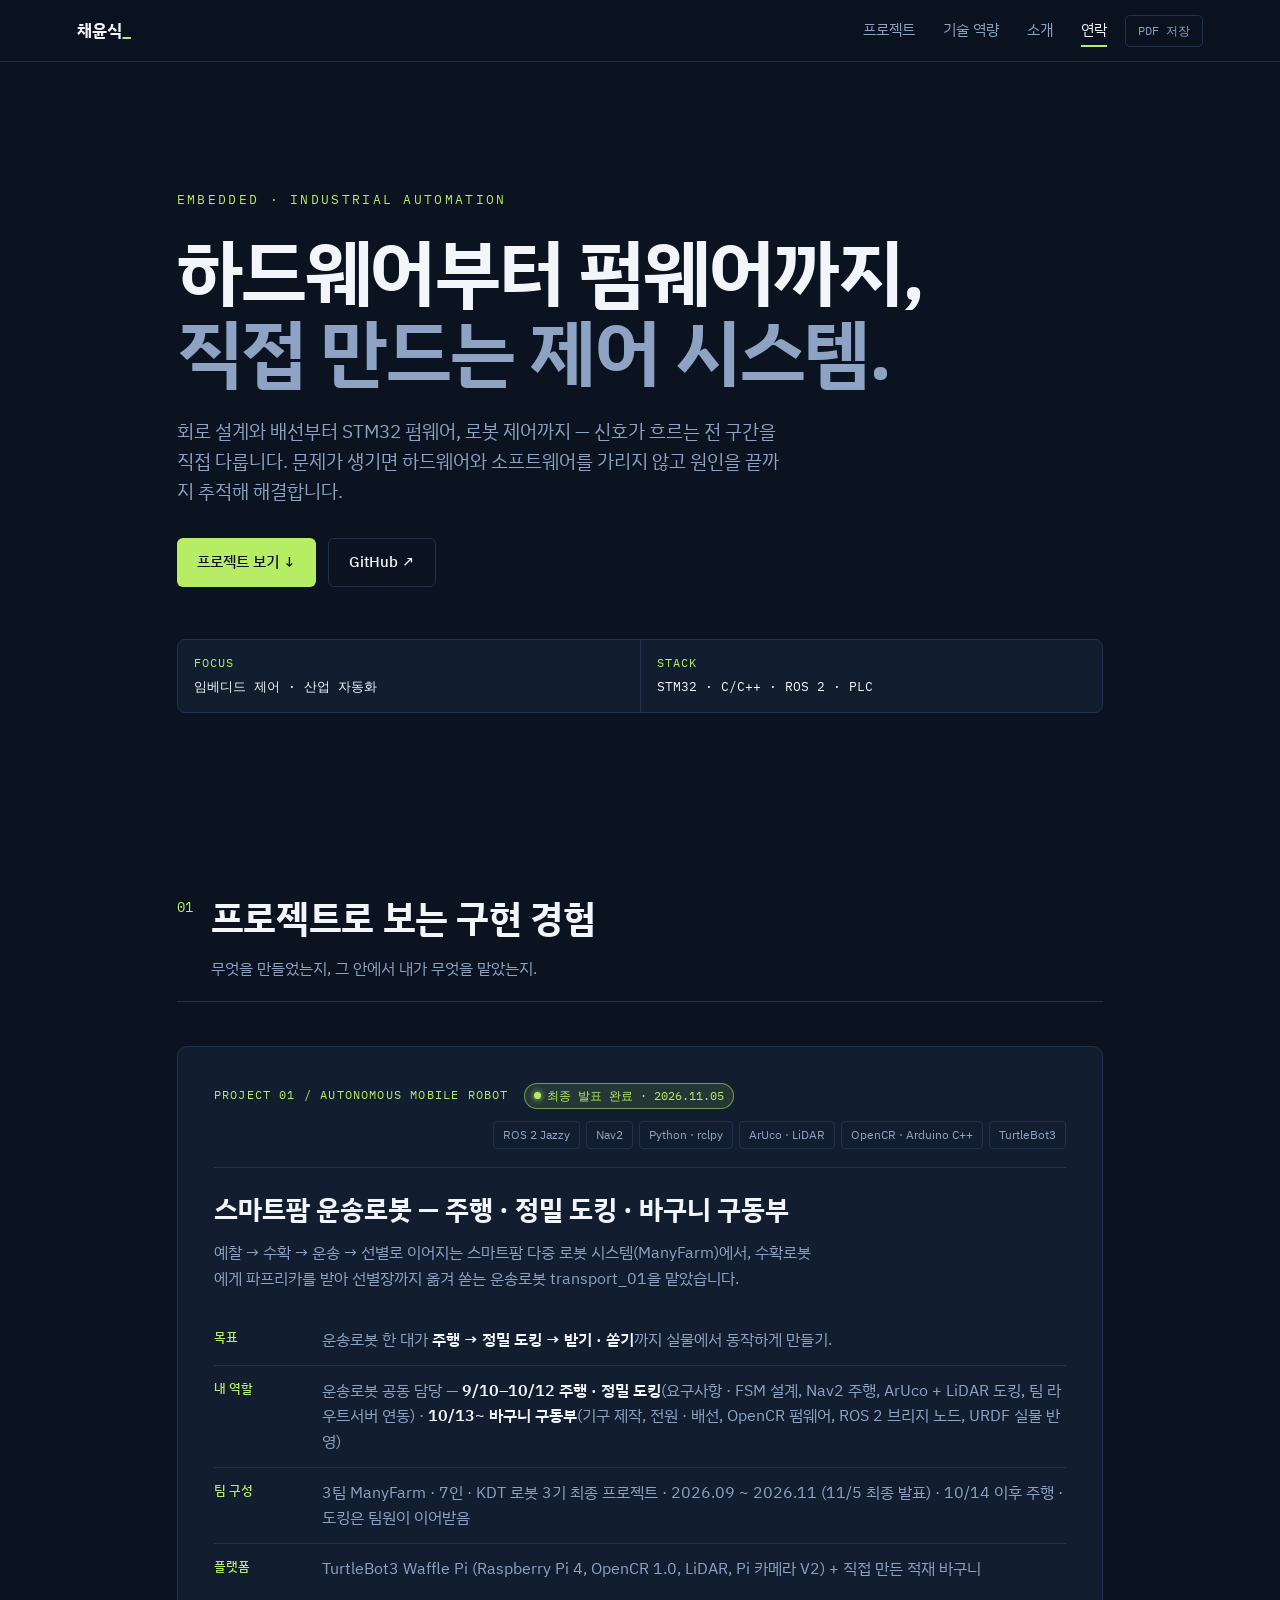
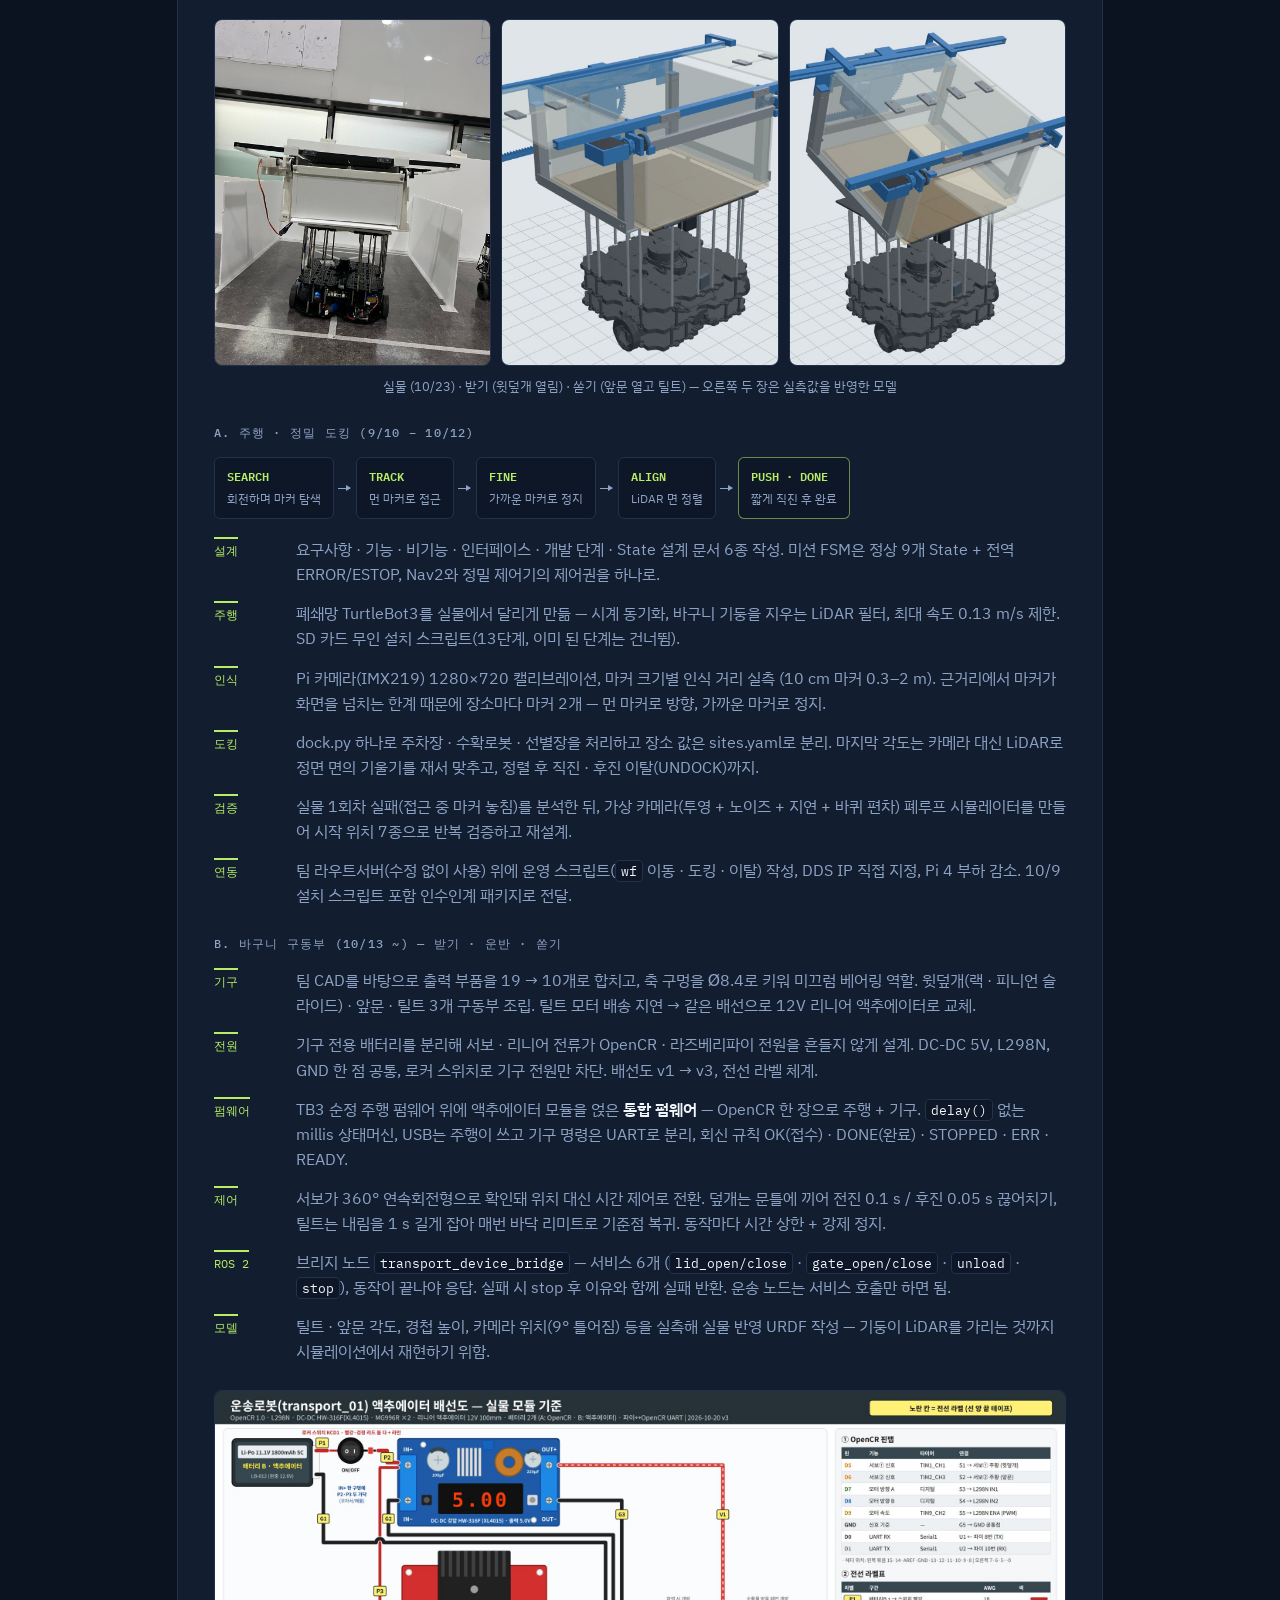
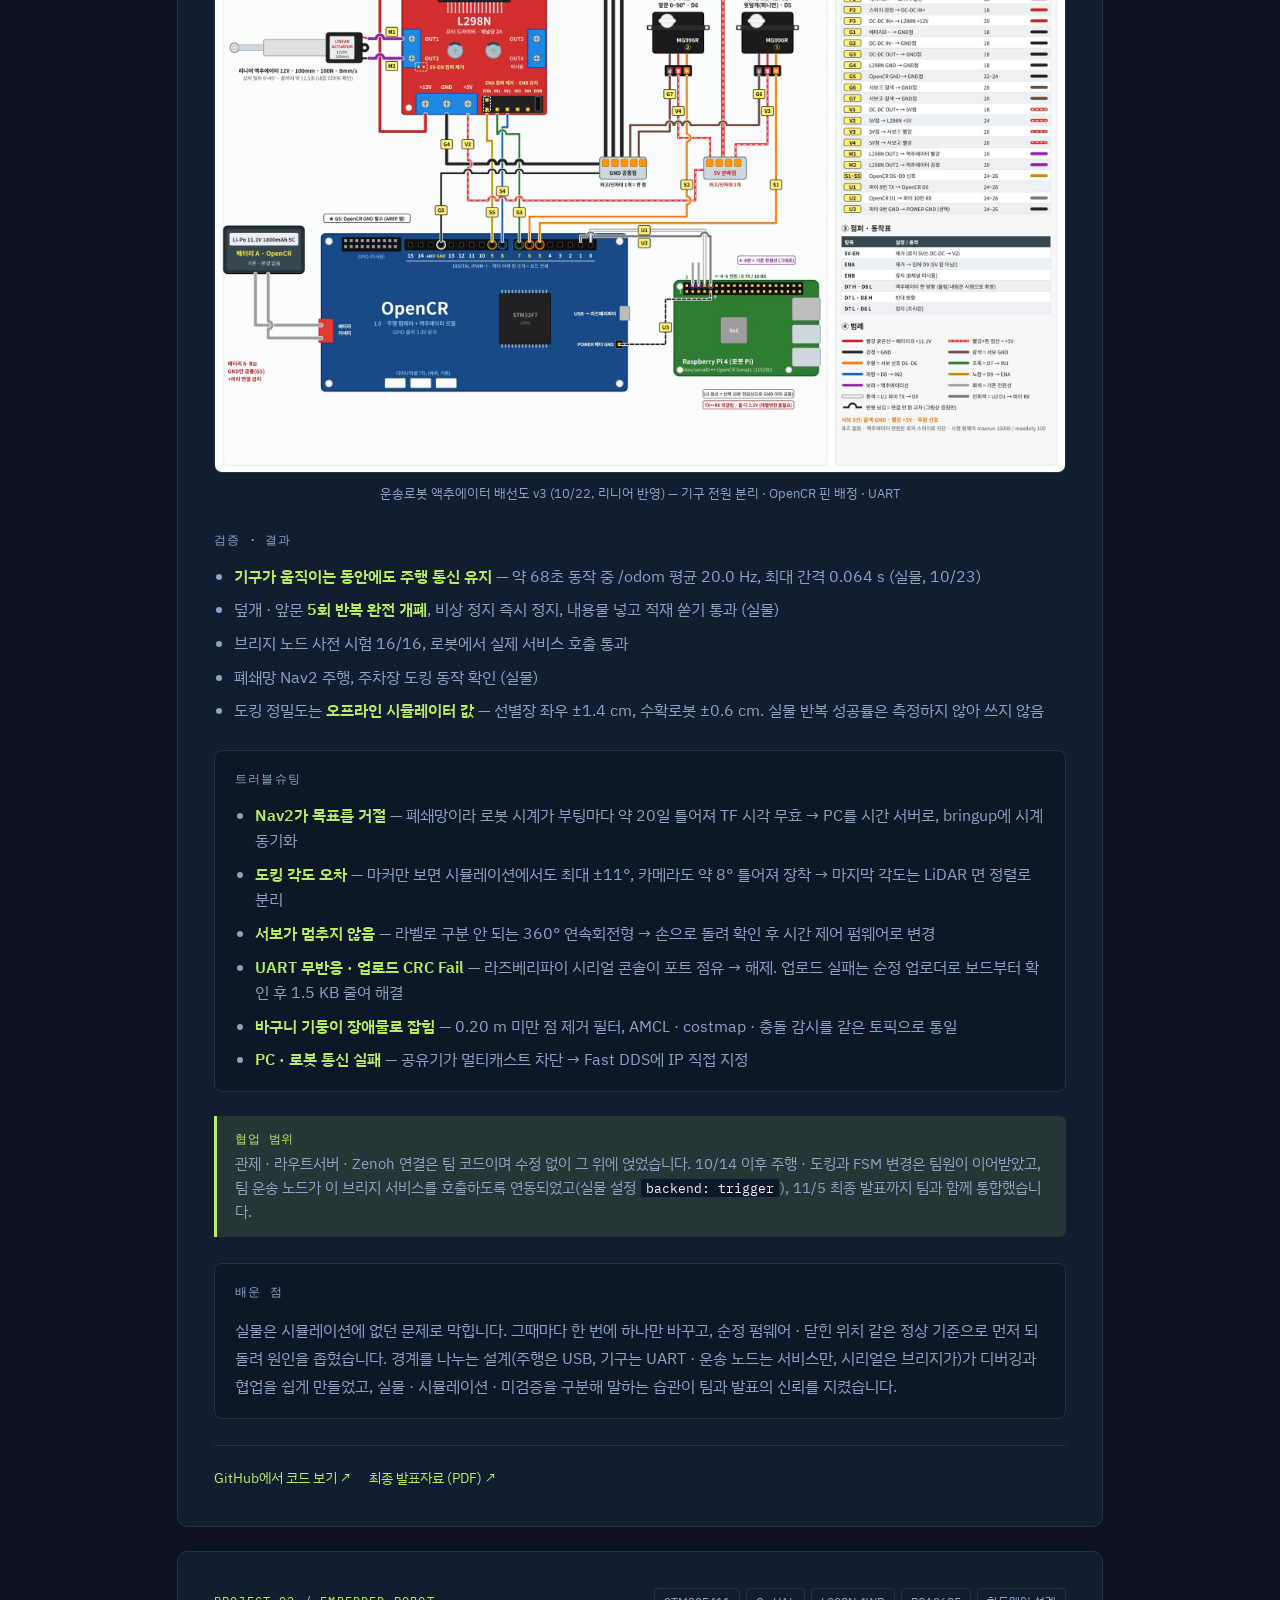
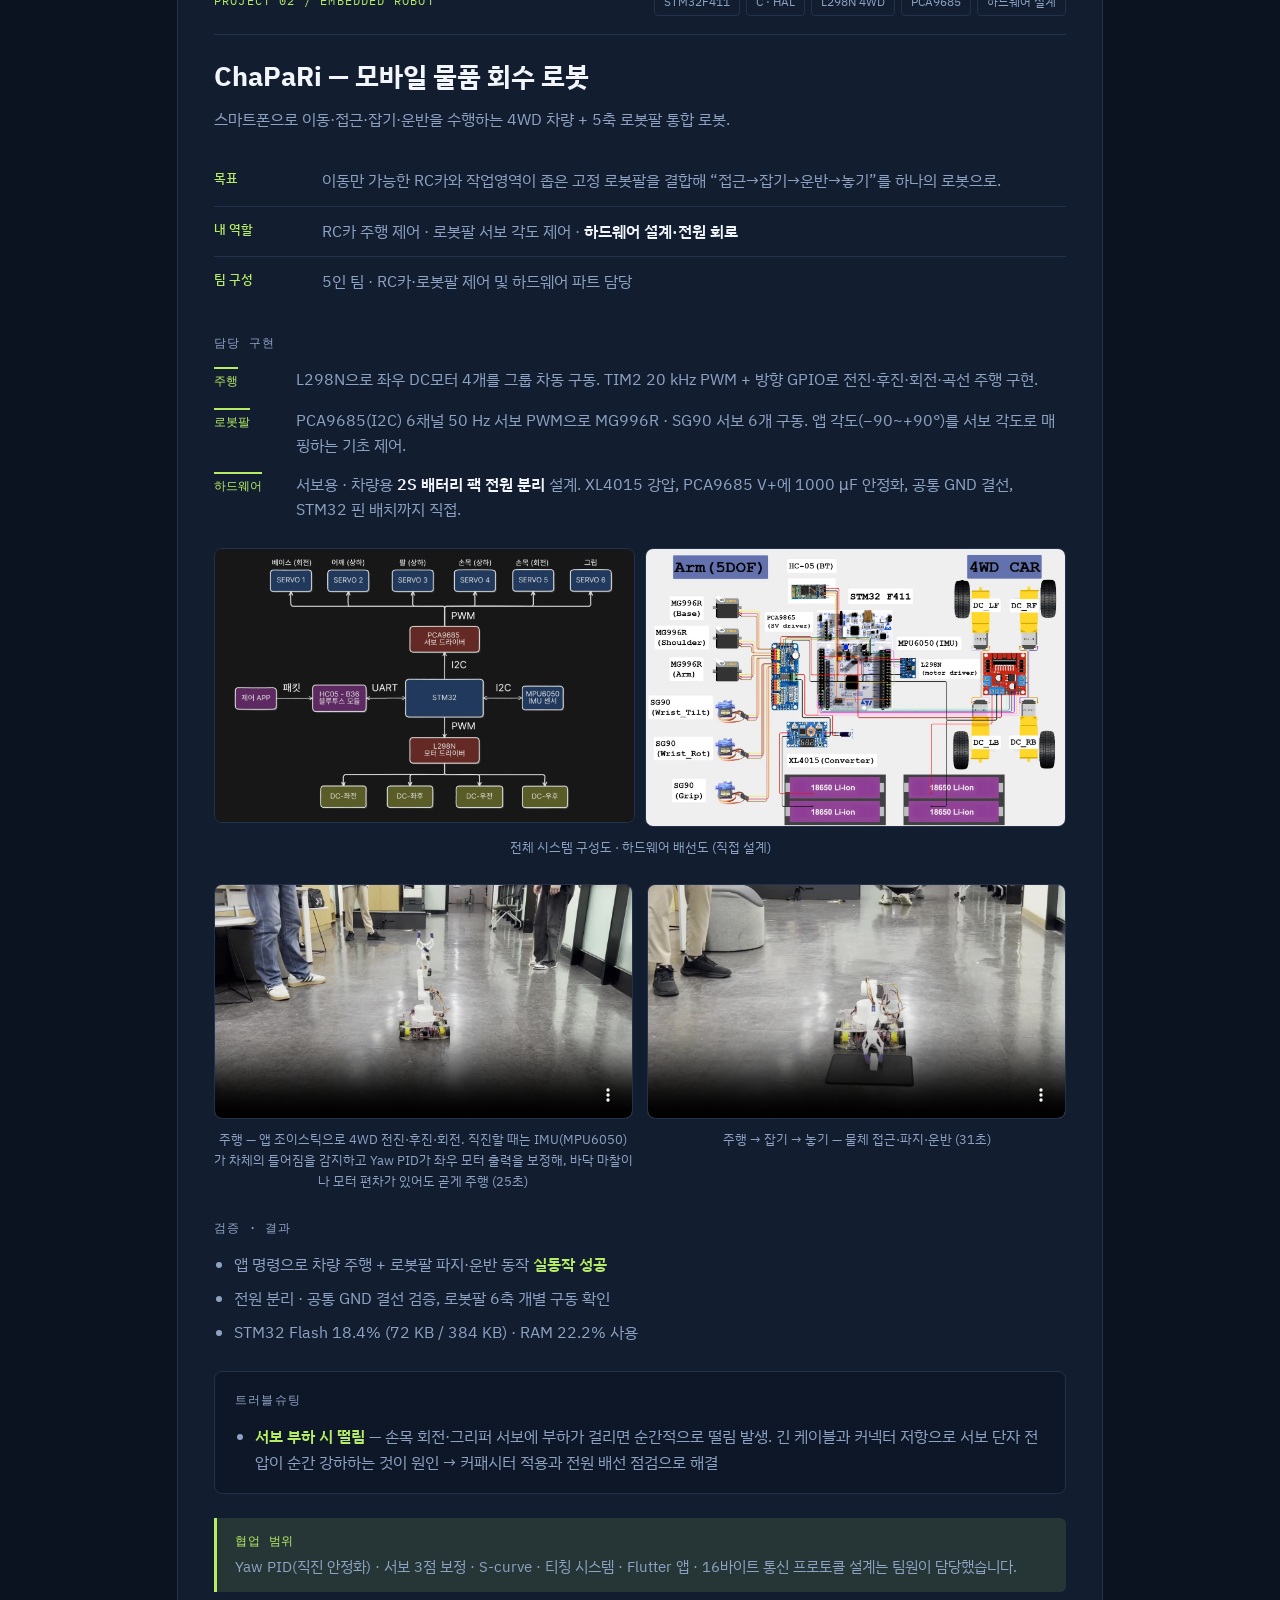
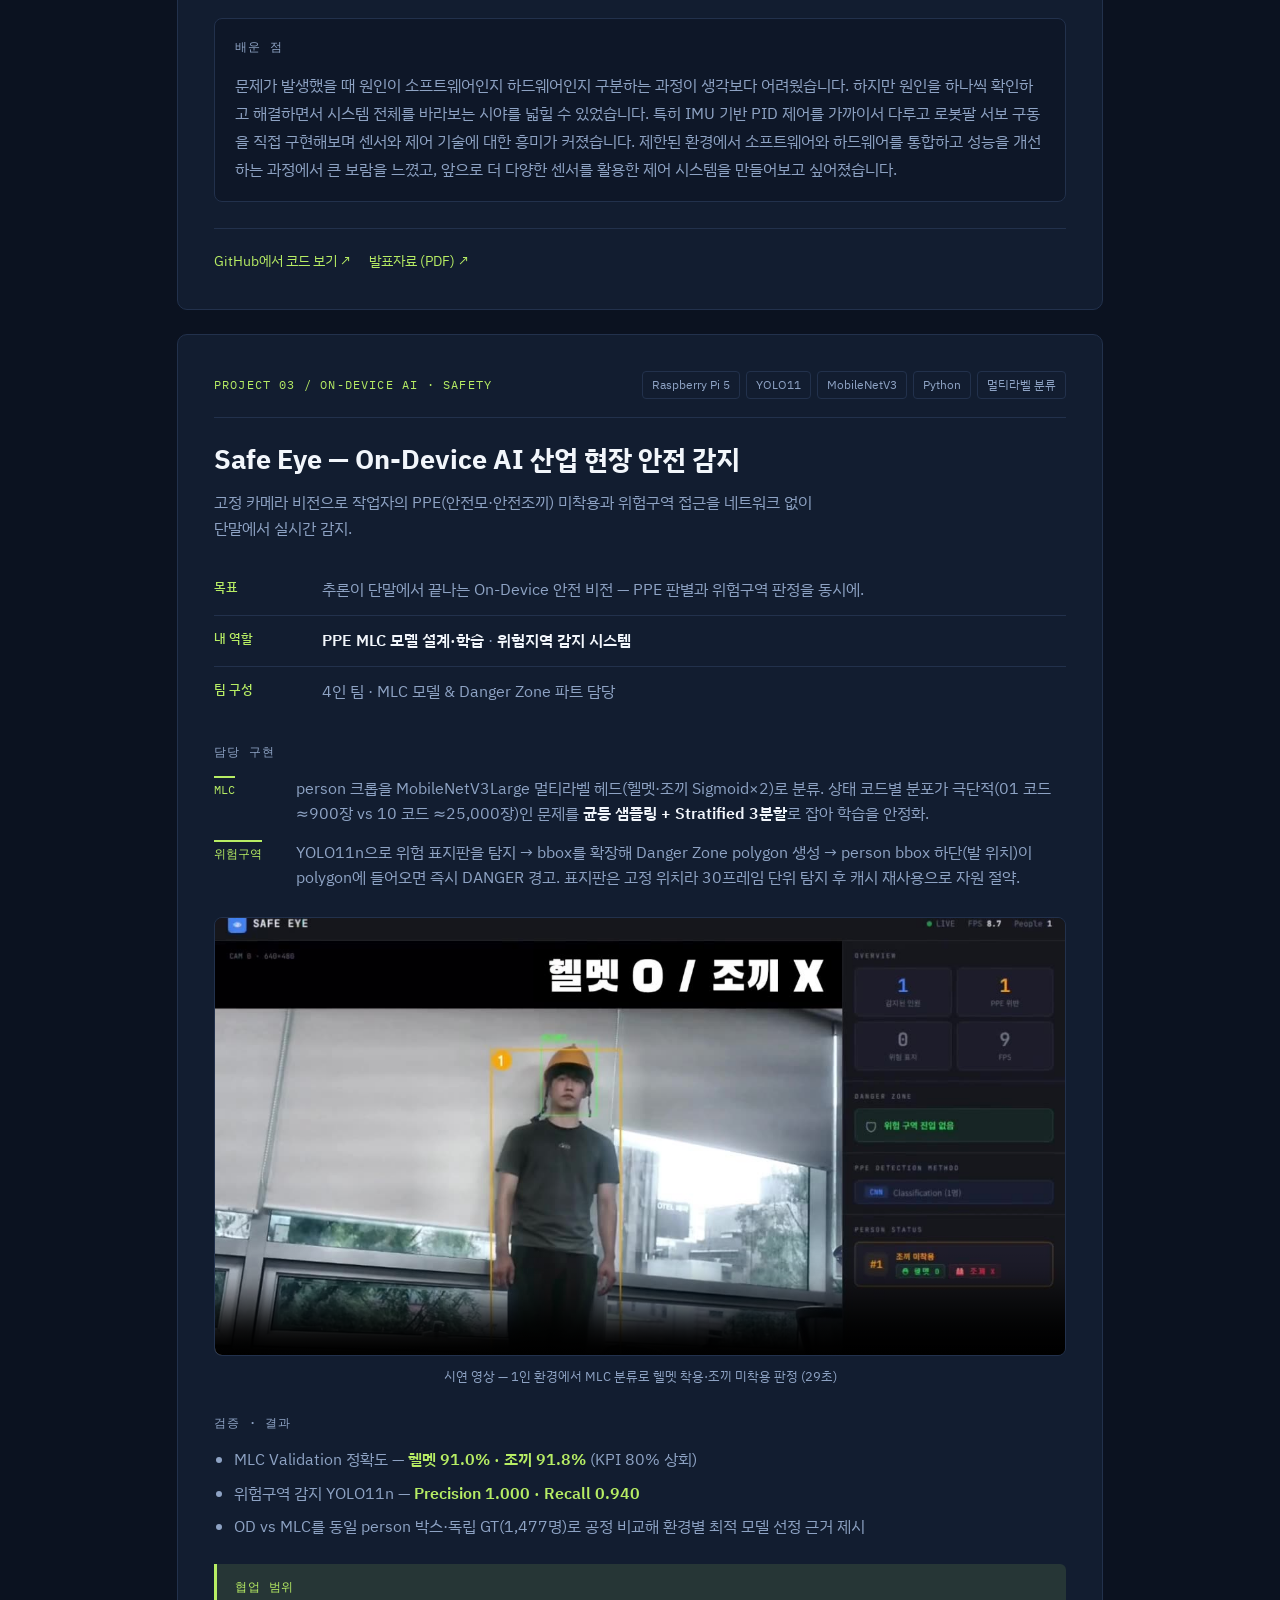
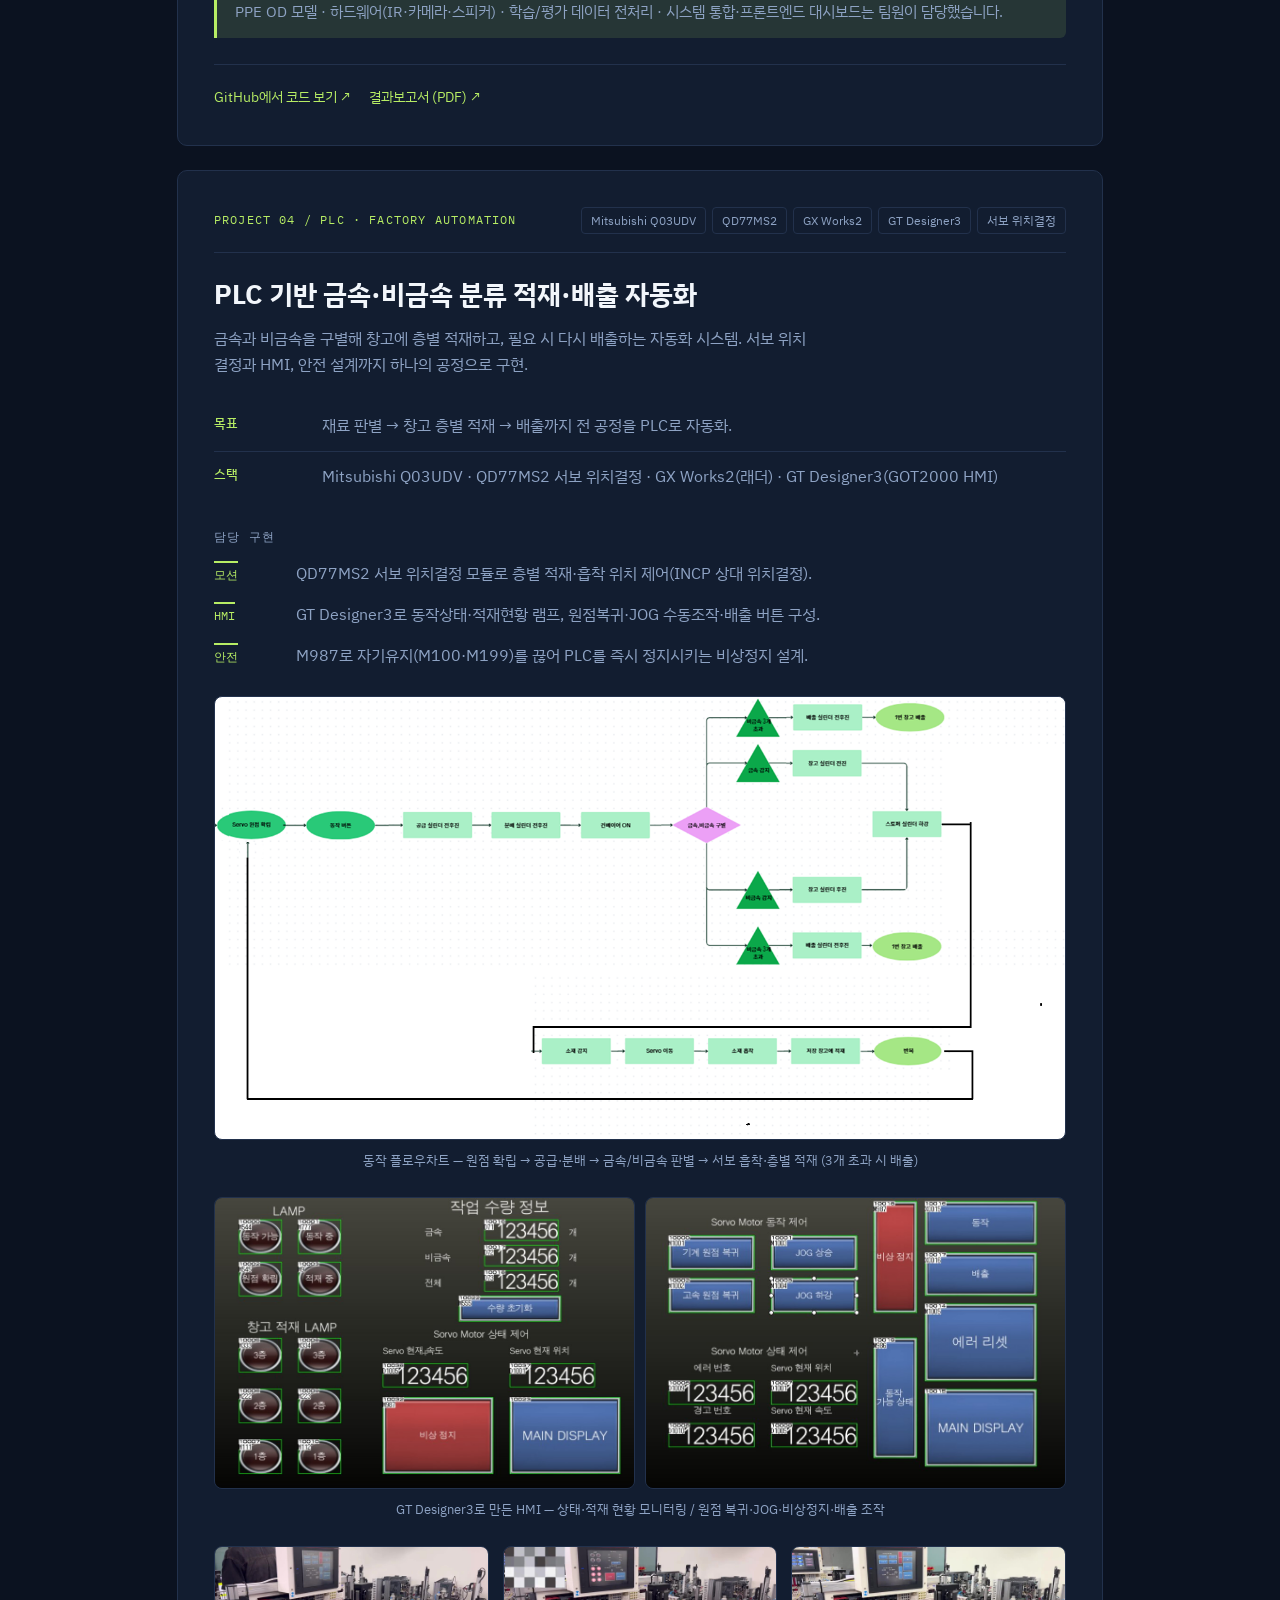
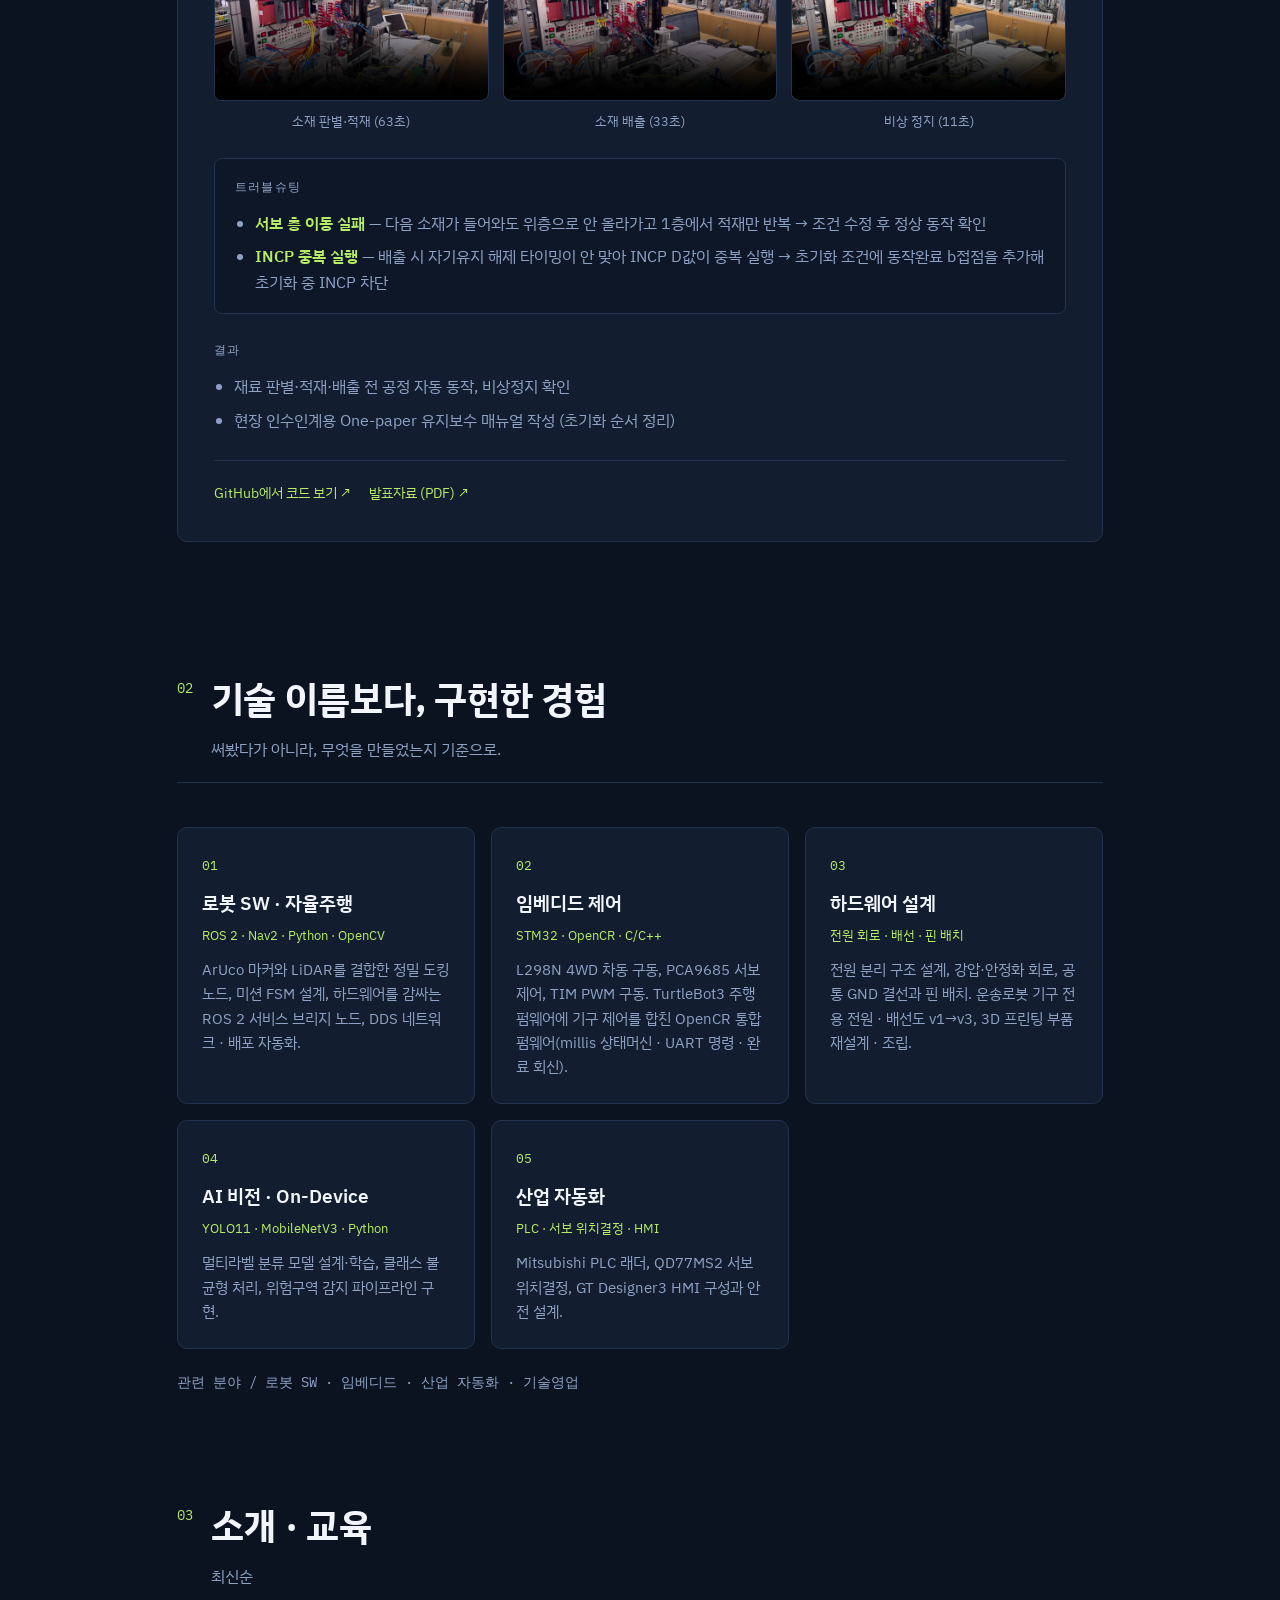
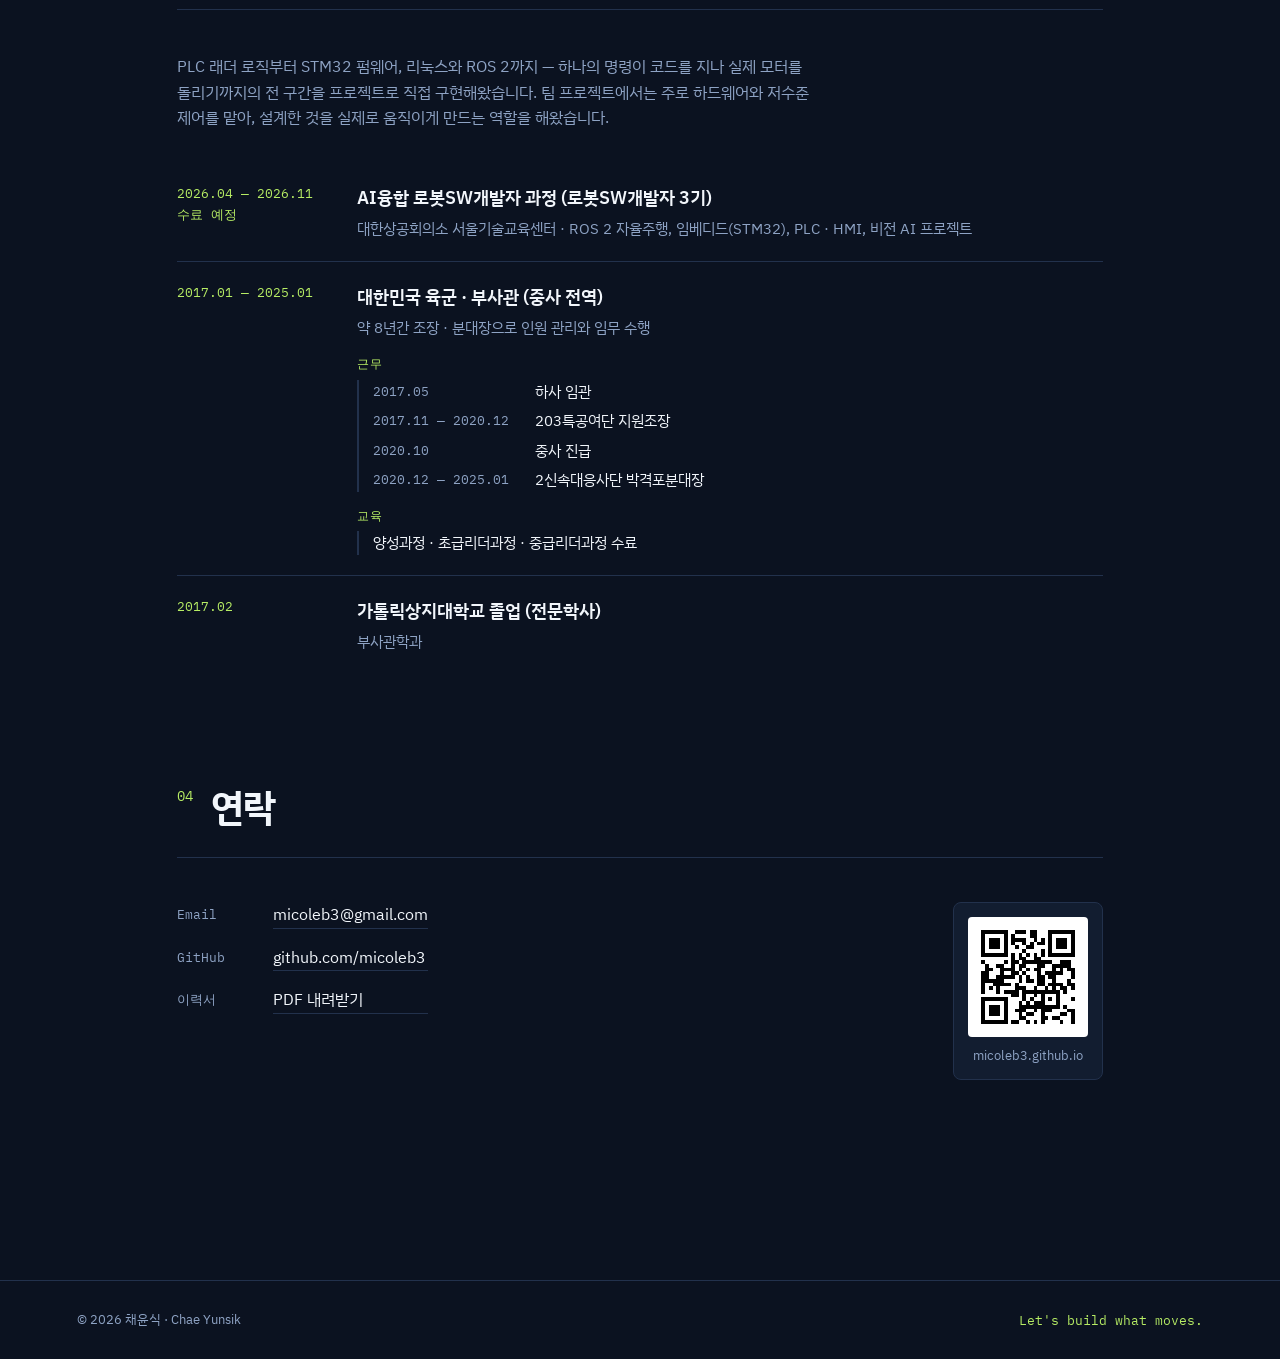
==== commit c1e6212d: "ManyFarm 최종 발표 반영, 코드·발표자료 링크 추가, 구직 상태 문구 삭제 Co-Authored-By: Claude Opus 5.5 <noreply@anthropic.com" ====
--- a/docs/index.html
+++ b/docs/index.html
@@ -45,7 +45,6 @@
       <dl class="readout" aria-label="요약">
         <div><dt>FOCUS</dt><dd>임베디드 제어 · 산업 자동화</dd></div>
         <div><dt>STACK</dt><dd>STM32 · C/C++ · ROS 2 · PLC</dd></div>
-        <div><dt>STATUS</dt><dd><span class="dot"></span>구직 중 — 로봇 · 임베디드 · 기술영업</dd></div>
       </dl>
     </section>
 
@@ -63,7 +62,7 @@
       <article class="proj" id="project-transport">
         <div class="proj__tag">
           <span class="proj__badge">PROJECT 01 / AUTONOMOUS MOBILE ROBOT</span>
-          <span class="proj__live"><span class="dot"></span>통합 시험 단계</span>
+          <span class="proj__live"><span class="dot"></span>최종 발표 완료 · 2026.11.05</span>
           <div class="proj__chips">
             <span>ROS 2 Jazzy</span><span>Nav2</span><span>Python · rclpy</span>
             <span>ArUco · LiDAR</span><span>OpenCR · Arduino C++</span><span>TurtleBot3</span>
@@ -82,7 +81,7 @@
             <div><dt>내 역할</dt><dd>운송로봇 공동 담당 —
               <strong>9/10–10/12 주행 · 정밀 도킹</strong>(요구사항 · FSM 설계, Nav2 주행, ArUco + LiDAR 도킹, 팀 라우트서버 연동) ·
               <strong>10/13~ 바구니 구동부</strong>(기구 제작, 전원 · 배선, OpenCR 펌웨어, ROS 2 브리지 노드, URDF 실물 반영)</dd></div>
-            <div><dt>팀 구성</dt><dd>7인 팀 · KDT 로봇 3기 최종 프로젝트 · 2026.09 ~ 2026.11 · 10/14 이후 주행 · 도킹은 팀원이 이어받음</dd></div>
+            <div><dt>팀 구성</dt><dd>3팀 ManyFarm · 7인 · KDT 로봇 3기 최종 프로젝트 · 2026.09 ~ 2026.11 (11/5 최종 발표) · 10/14 이후 주행 · 도킹은 팀원이 이어받음</dd></div>
             <div><dt>플랫폼</dt><dd>TurtleBot3 Waffle Pi (Raspberry Pi 4, OpenCR 1.0, LiDAR, Pi 카메라 V2) + 직접 만든 적재 바구니</dd></div>
           </dl>
         </div>
@@ -171,7 +170,7 @@
         <div class="proj__note">
           <span class="proj__note-k">협업 범위</span>
           관제 · 라우트서버 · Zenoh 연결은 팀 코드이며 수정 없이 그 위에 얹었습니다. 10/14 이후 주행 · 도킹과 FSM 변경은 팀원이 이어받았고,
-          운송 미션 노드 · 관제와의 통합 시험은 팀과 함께 진행 중입니다.
+          팀 운송 노드가 이 브리지 서비스를 호출하도록 연동되었고(실물 설정 <code>backend: trigger</code>), 11/5 최종 발표까지 팀과 함께 통합했습니다.
         </div>
 
         <div class="proj__block proj__block--quiet">
@@ -181,6 +180,11 @@
             경계를 나누는 설계(주행은 USB, 기구는 UART · 운송 노드는 서비스만, 시리얼은 브리지가)가 디버깅과 협업을 쉽게 만들었고,
             실물 · 시뮬레이션 · 미검증을 구분해 말하는 습관이 팀과 발표의 신뢰를 지켰습니다.
           </p>
+        </div>
+
+        <div class="proj__links">
+          <a href="https://github.com/micoleb3/manyfarm">GitHub에서 코드 보기 ↗</a>
+          <a href="assets/docs/manyfarm-presentation.pdf">최종 발표자료 (PDF) ↗</a>
         </div>
       </article>
 
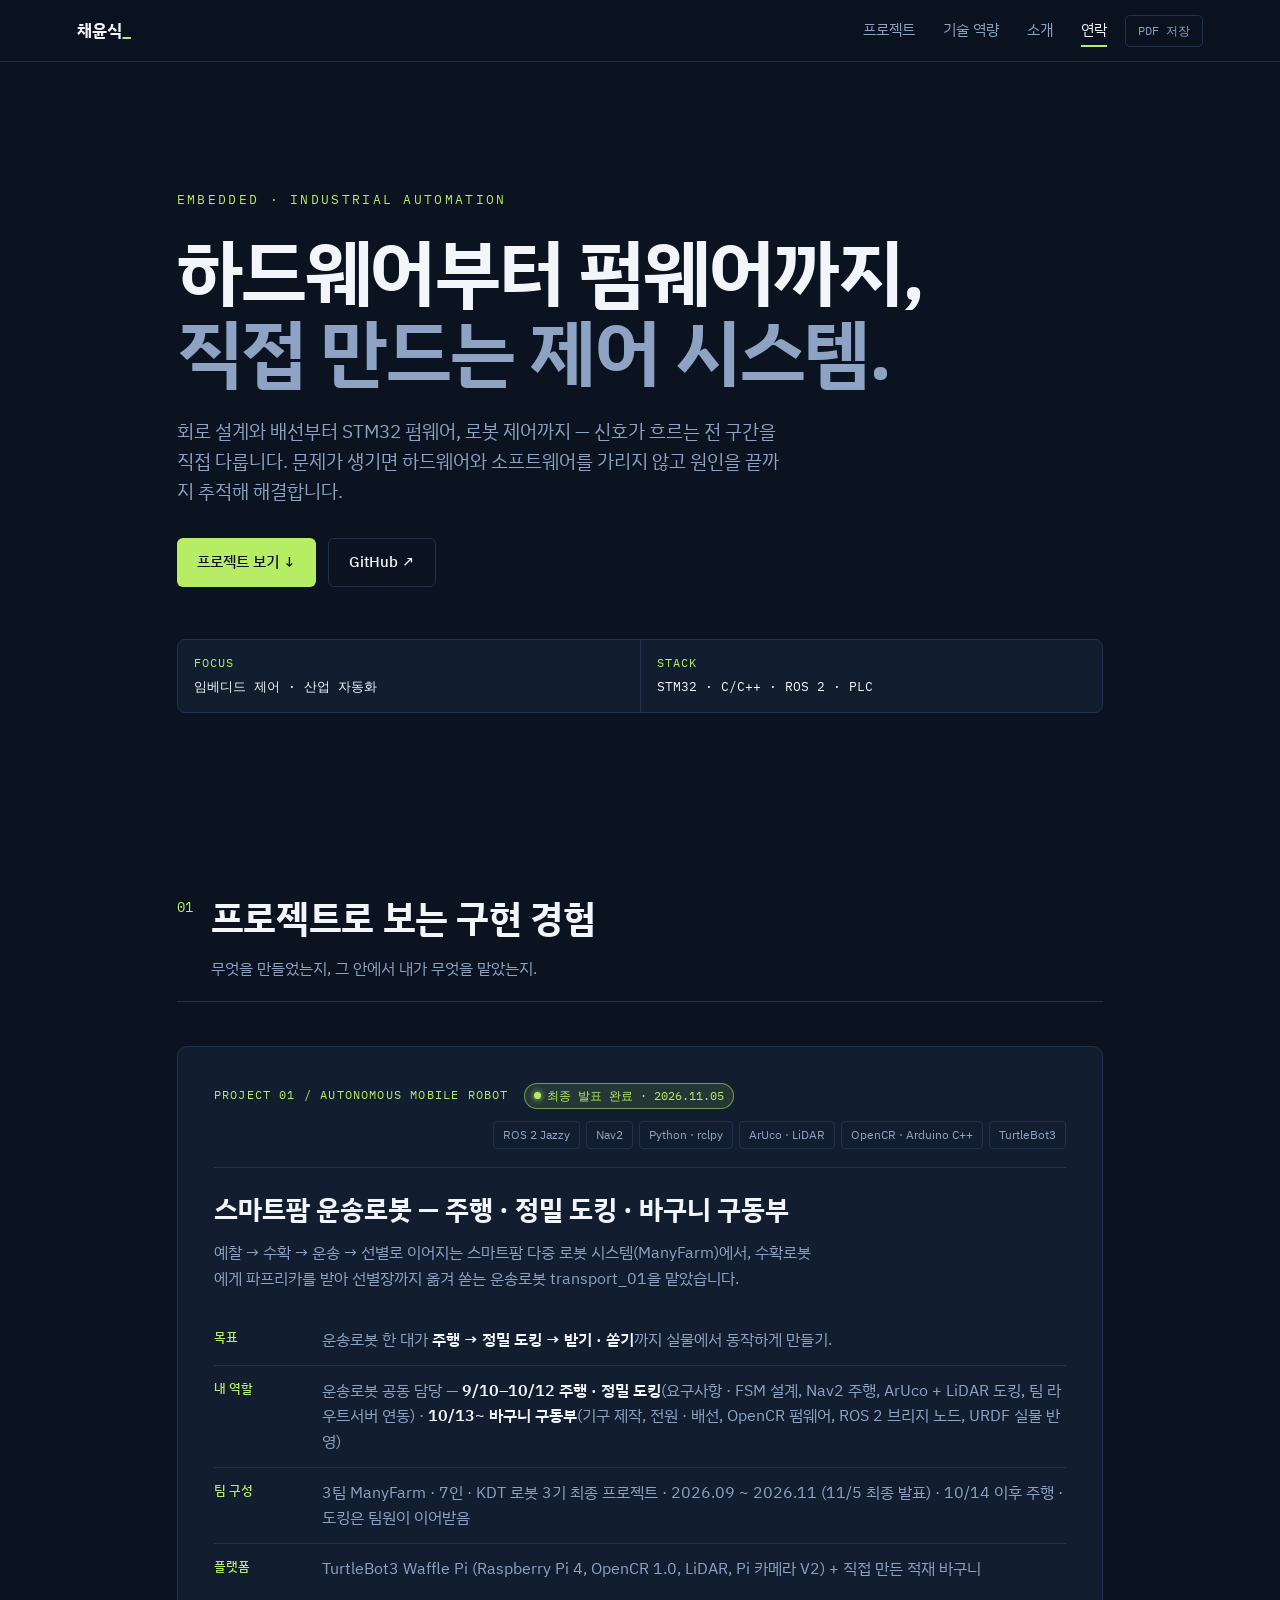
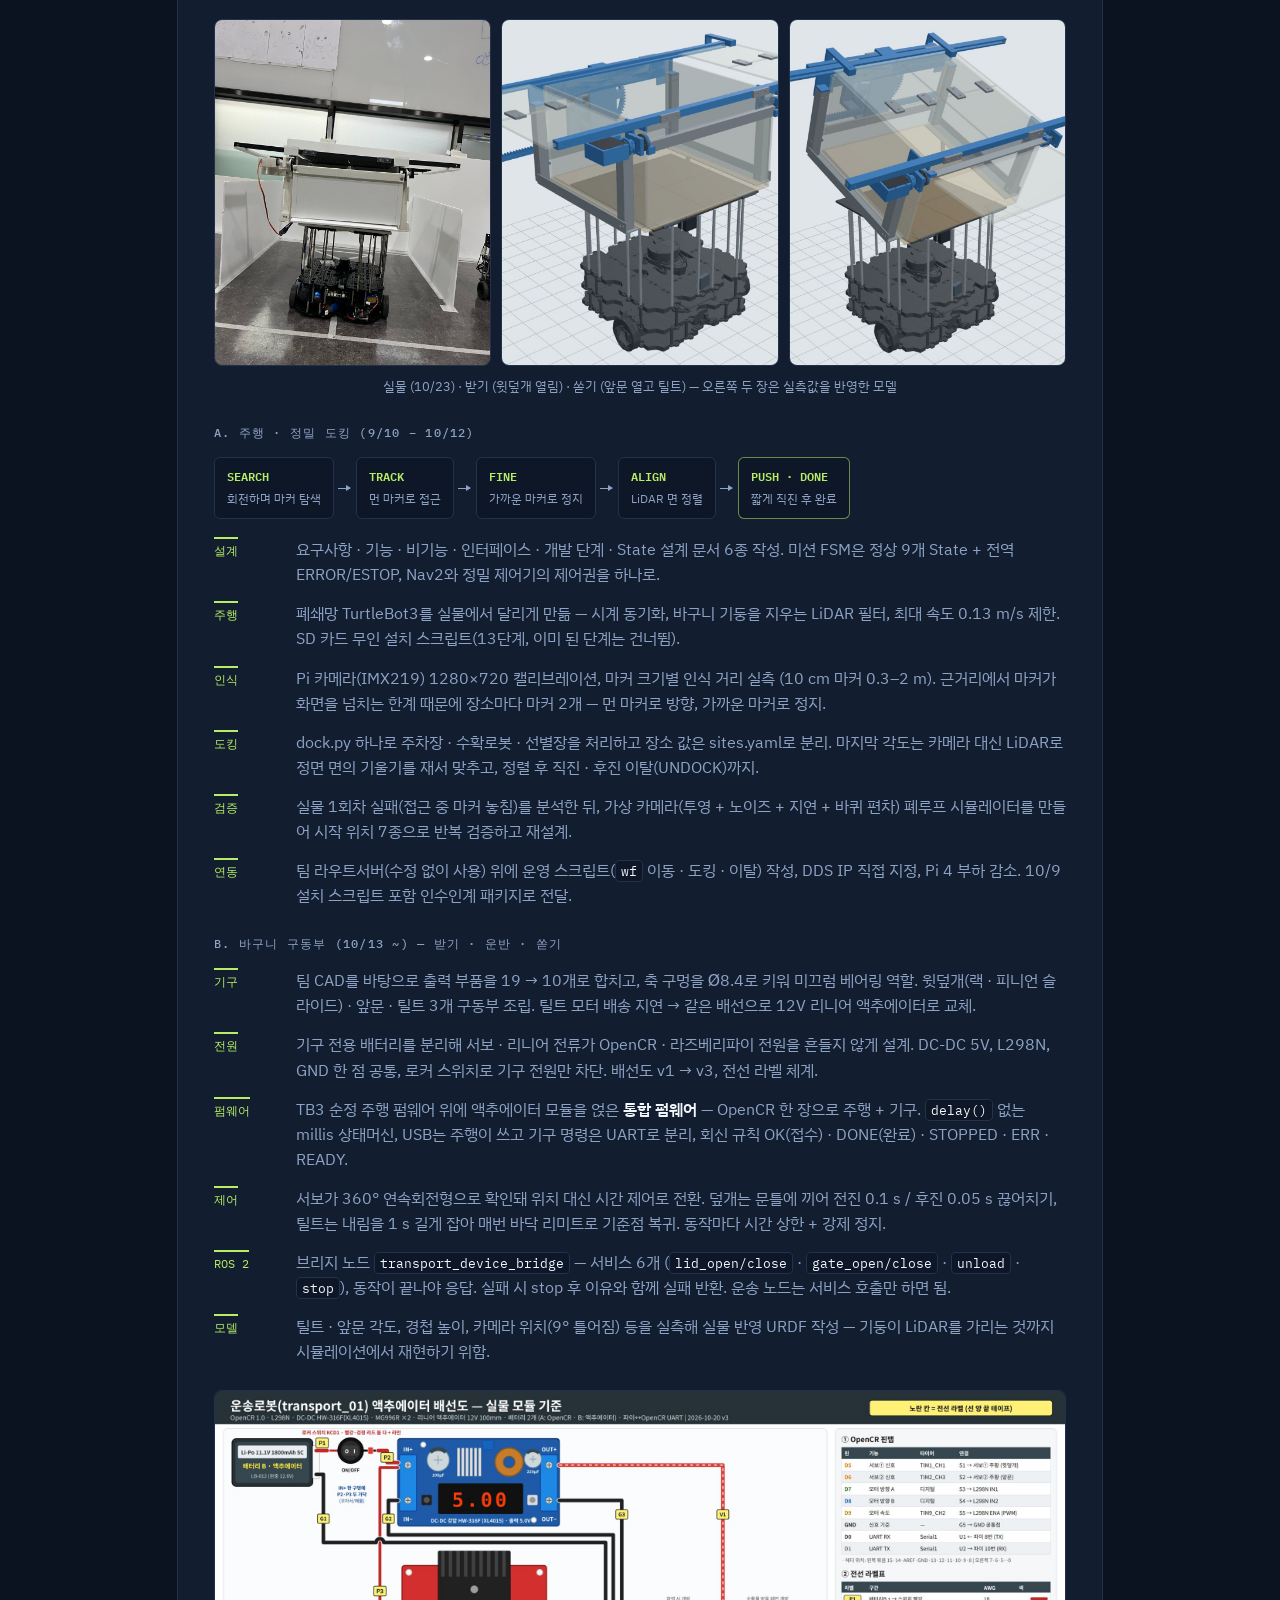
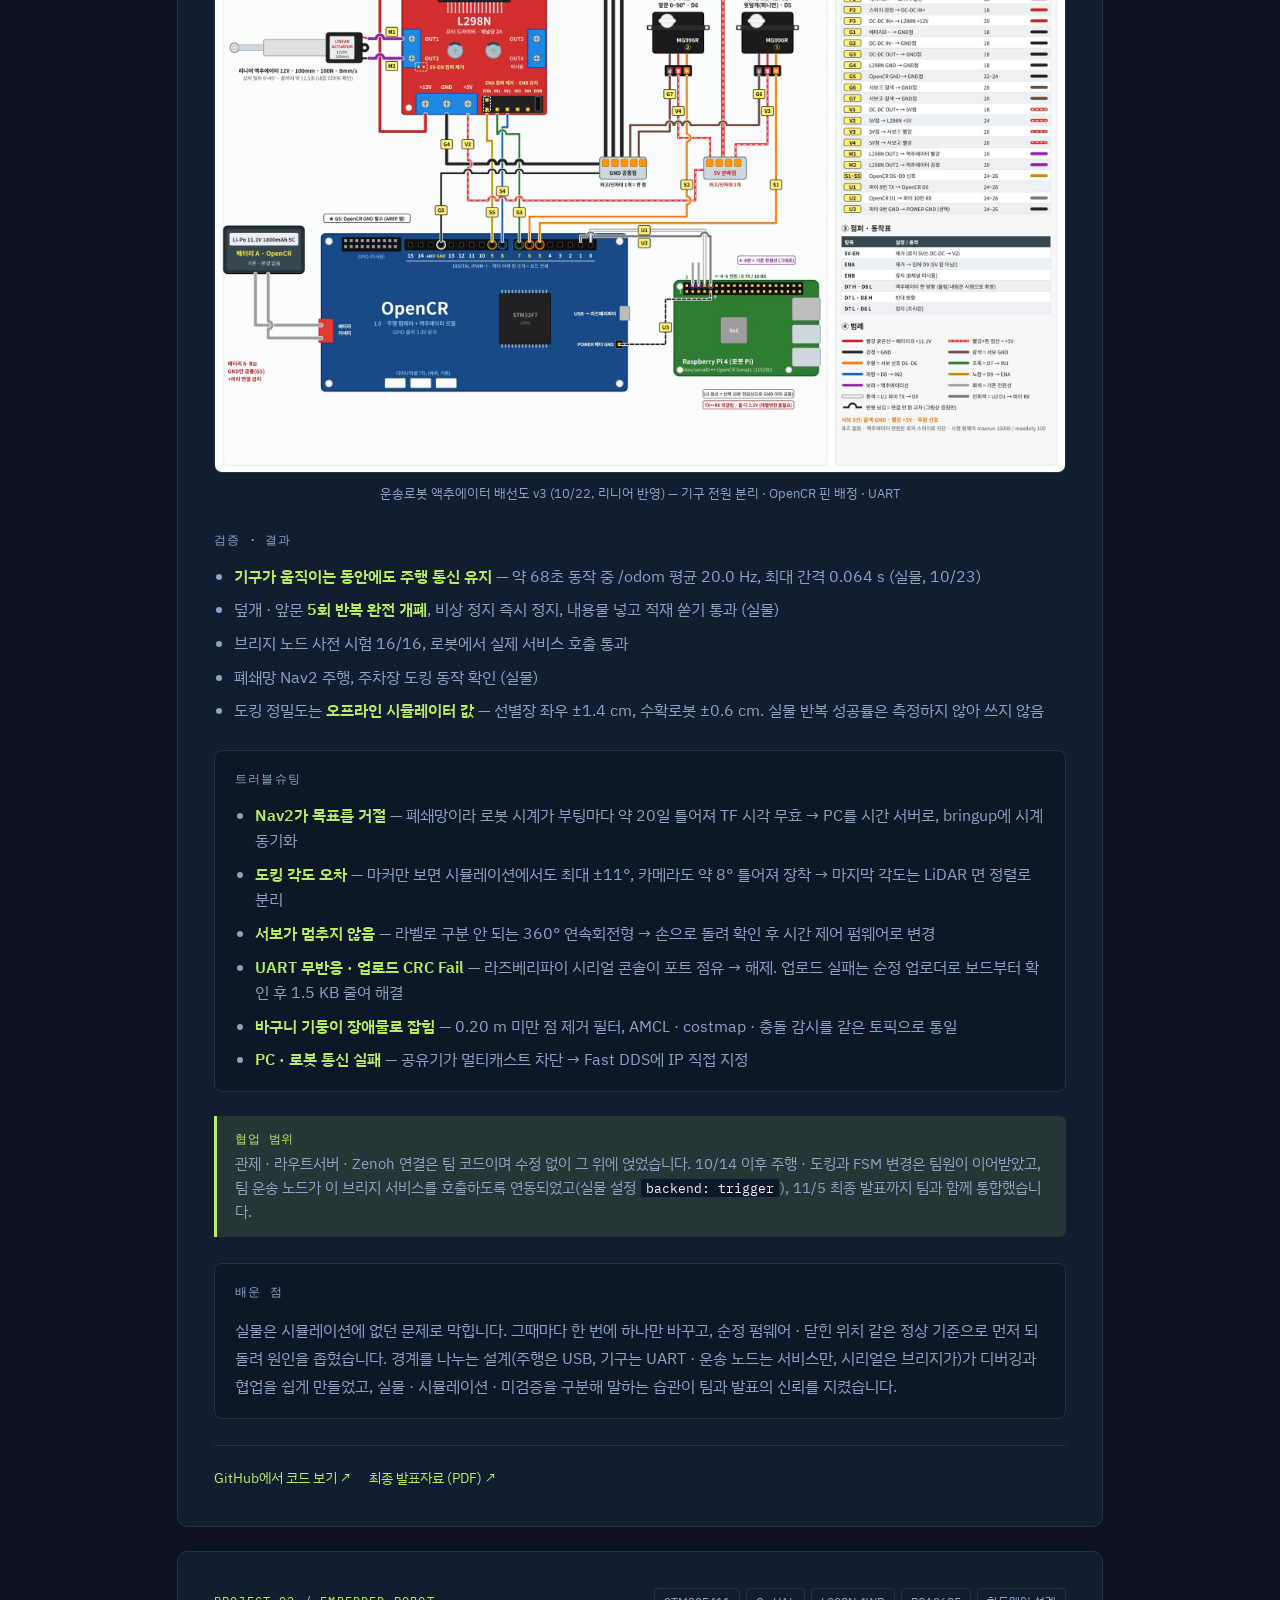
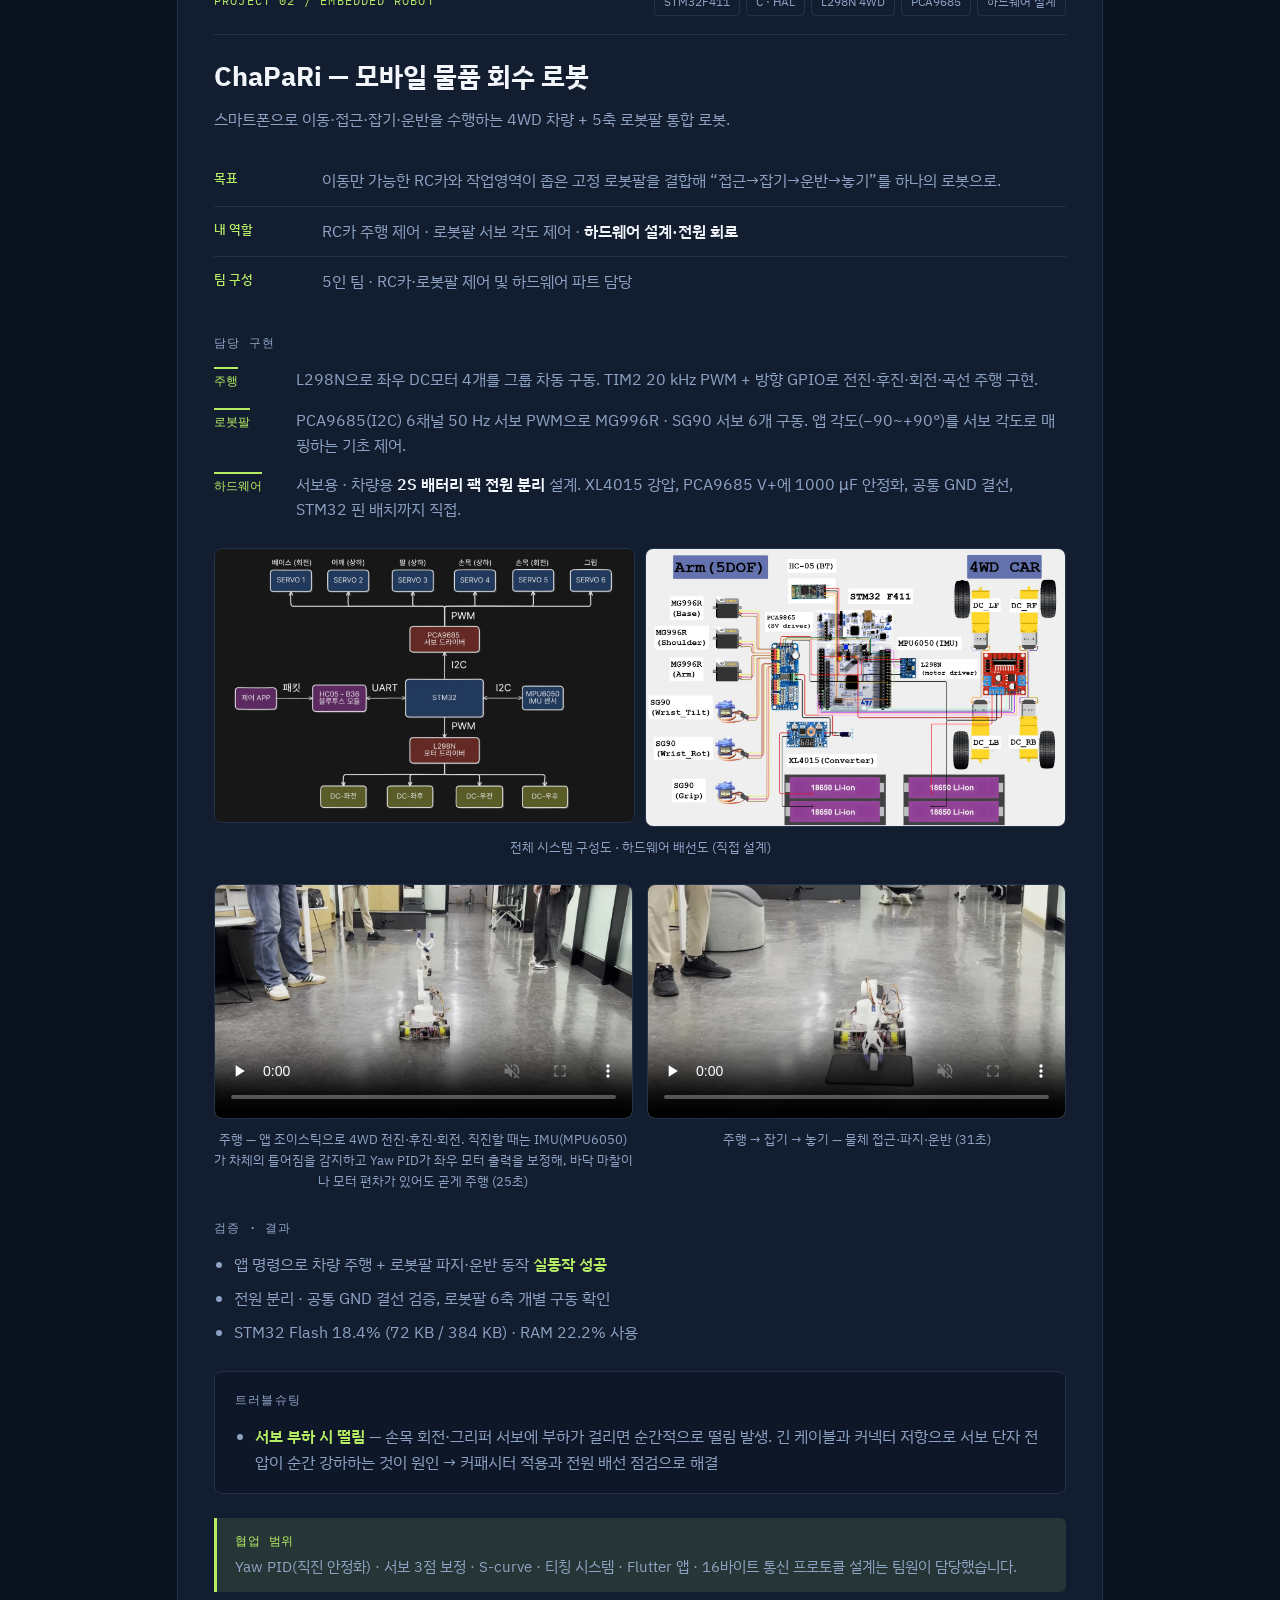
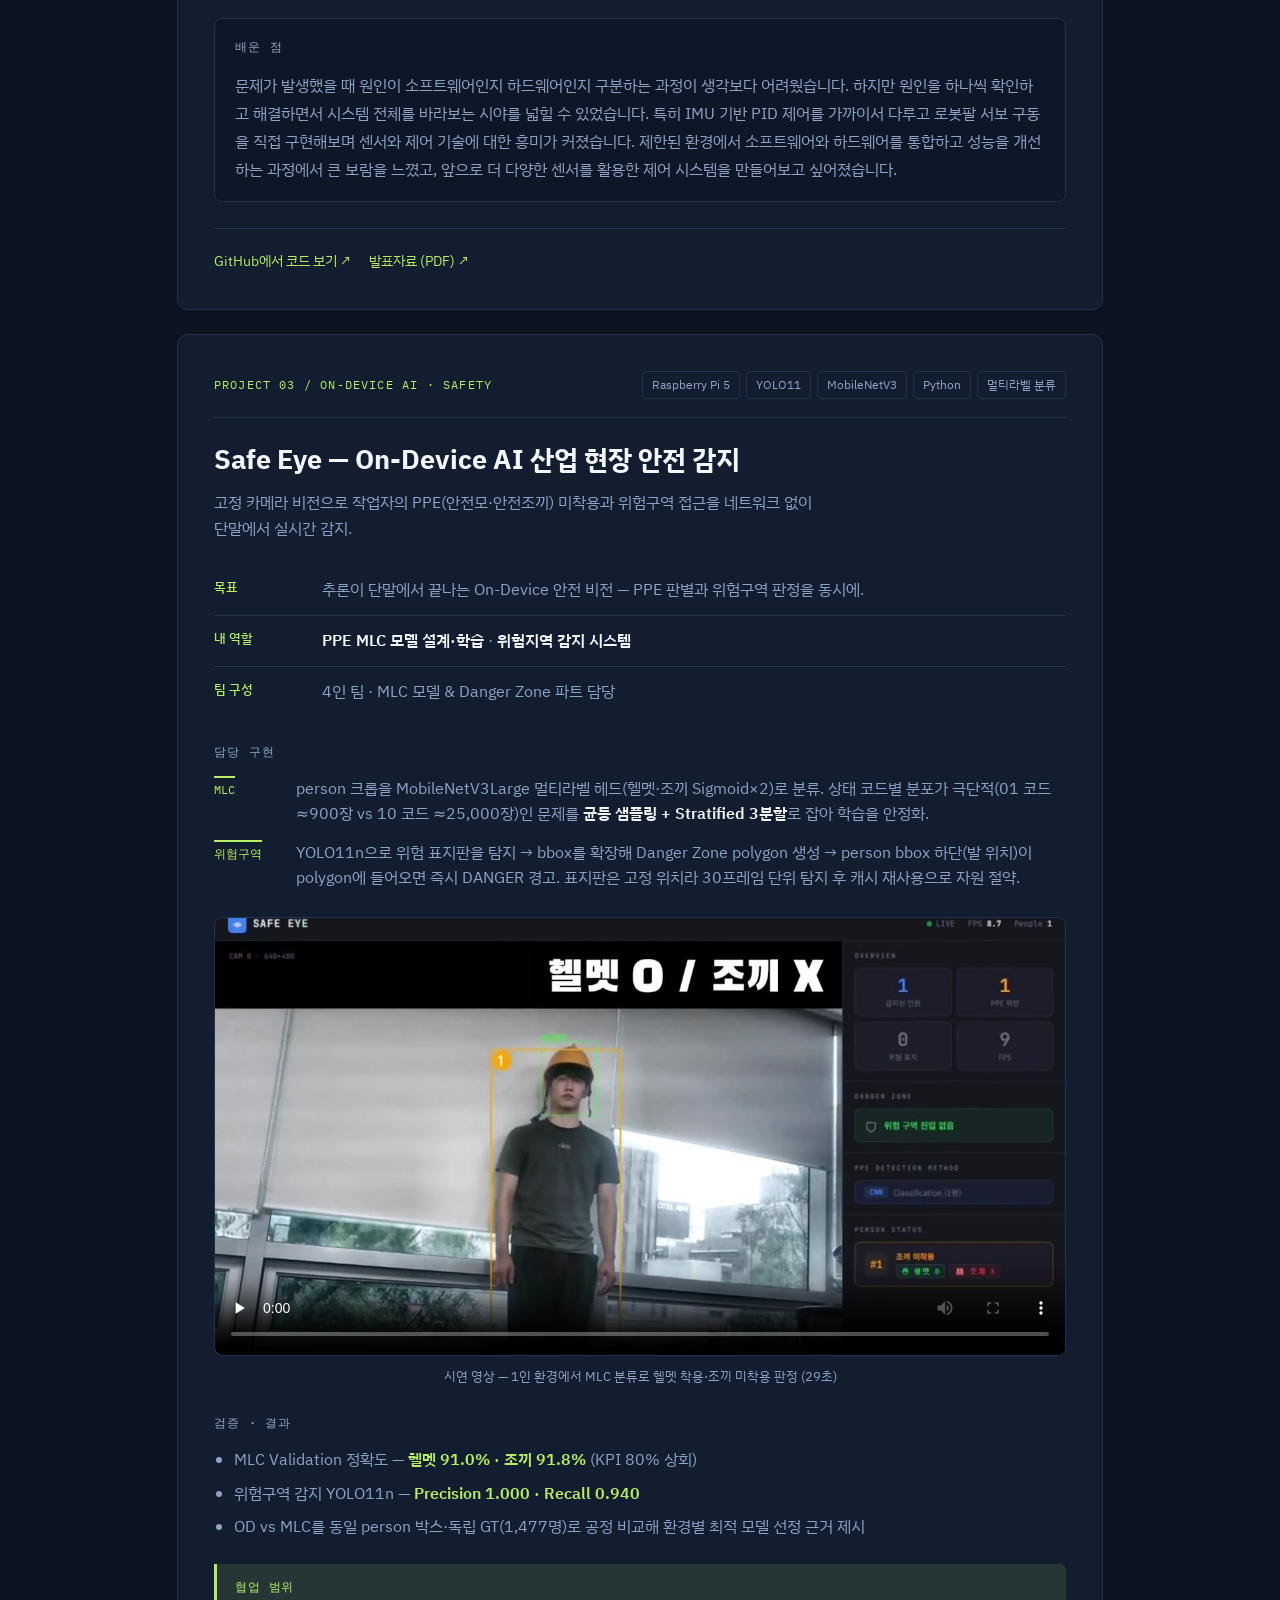
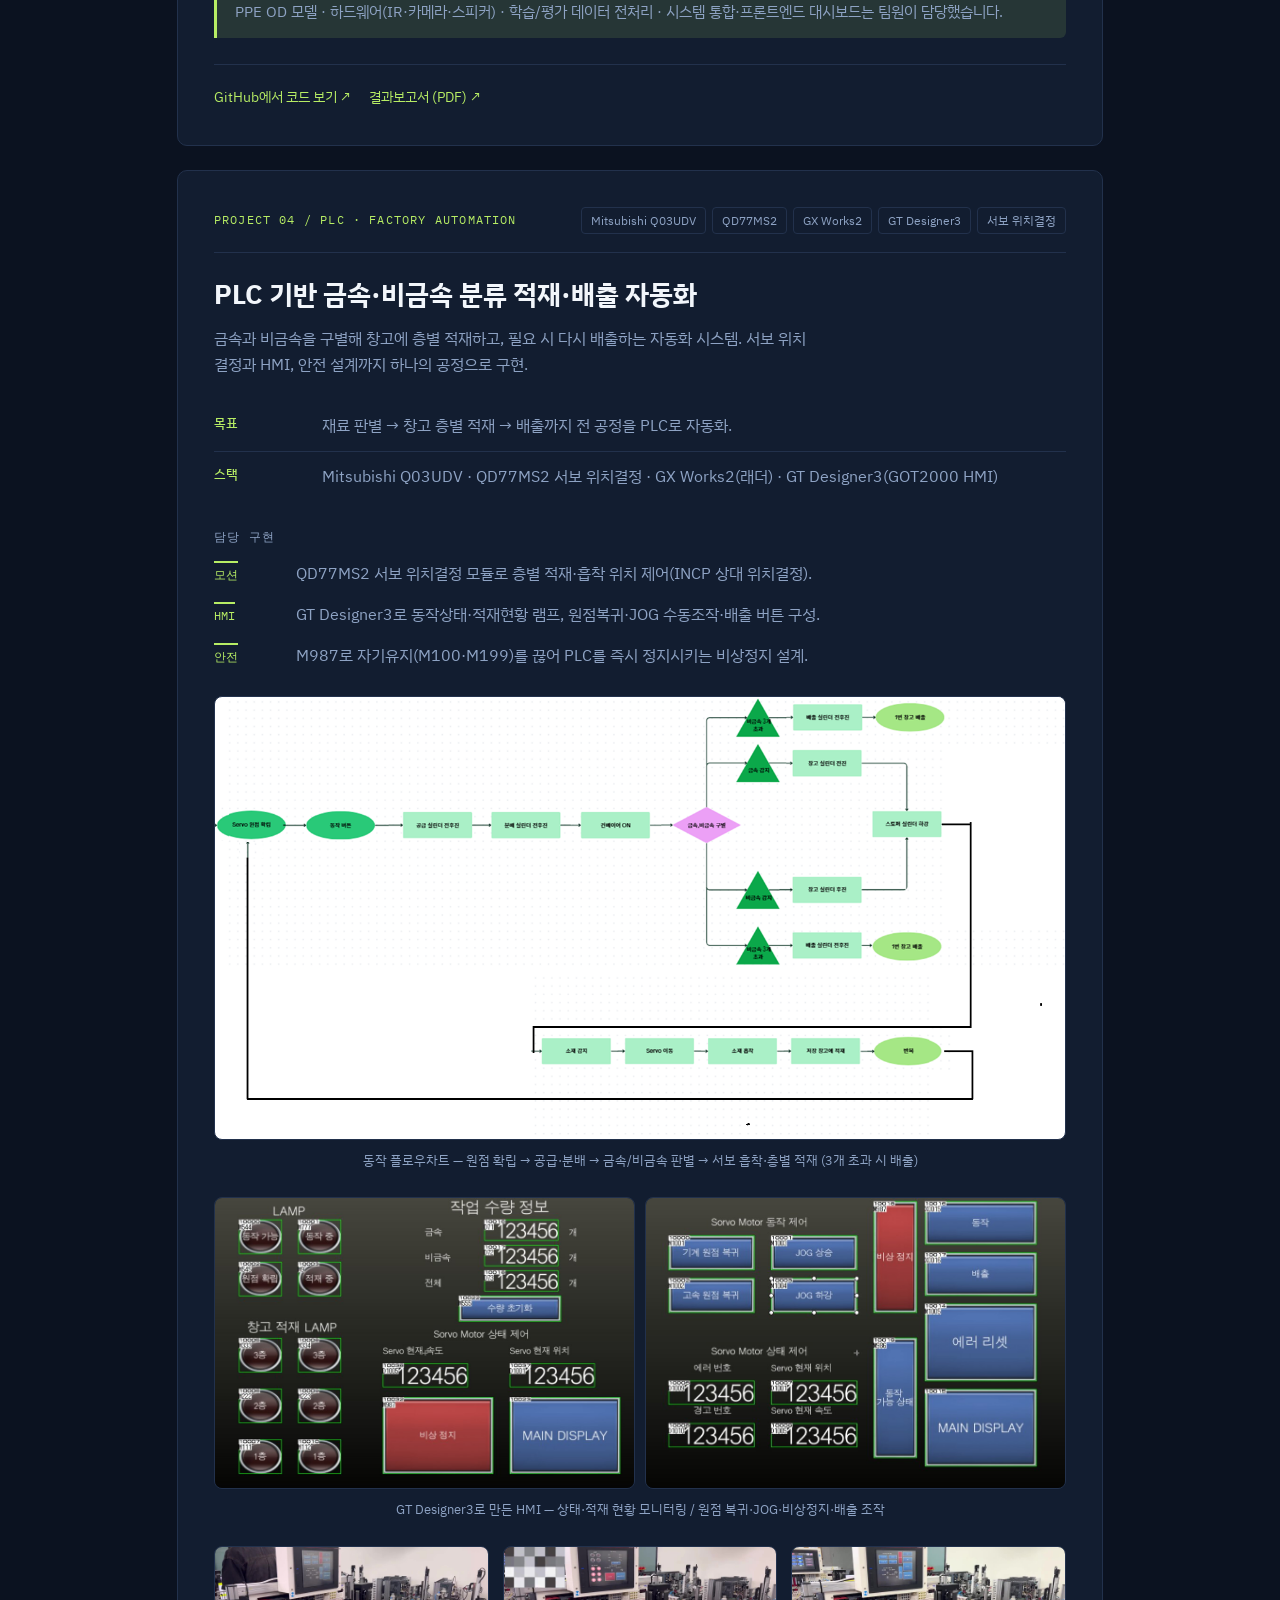
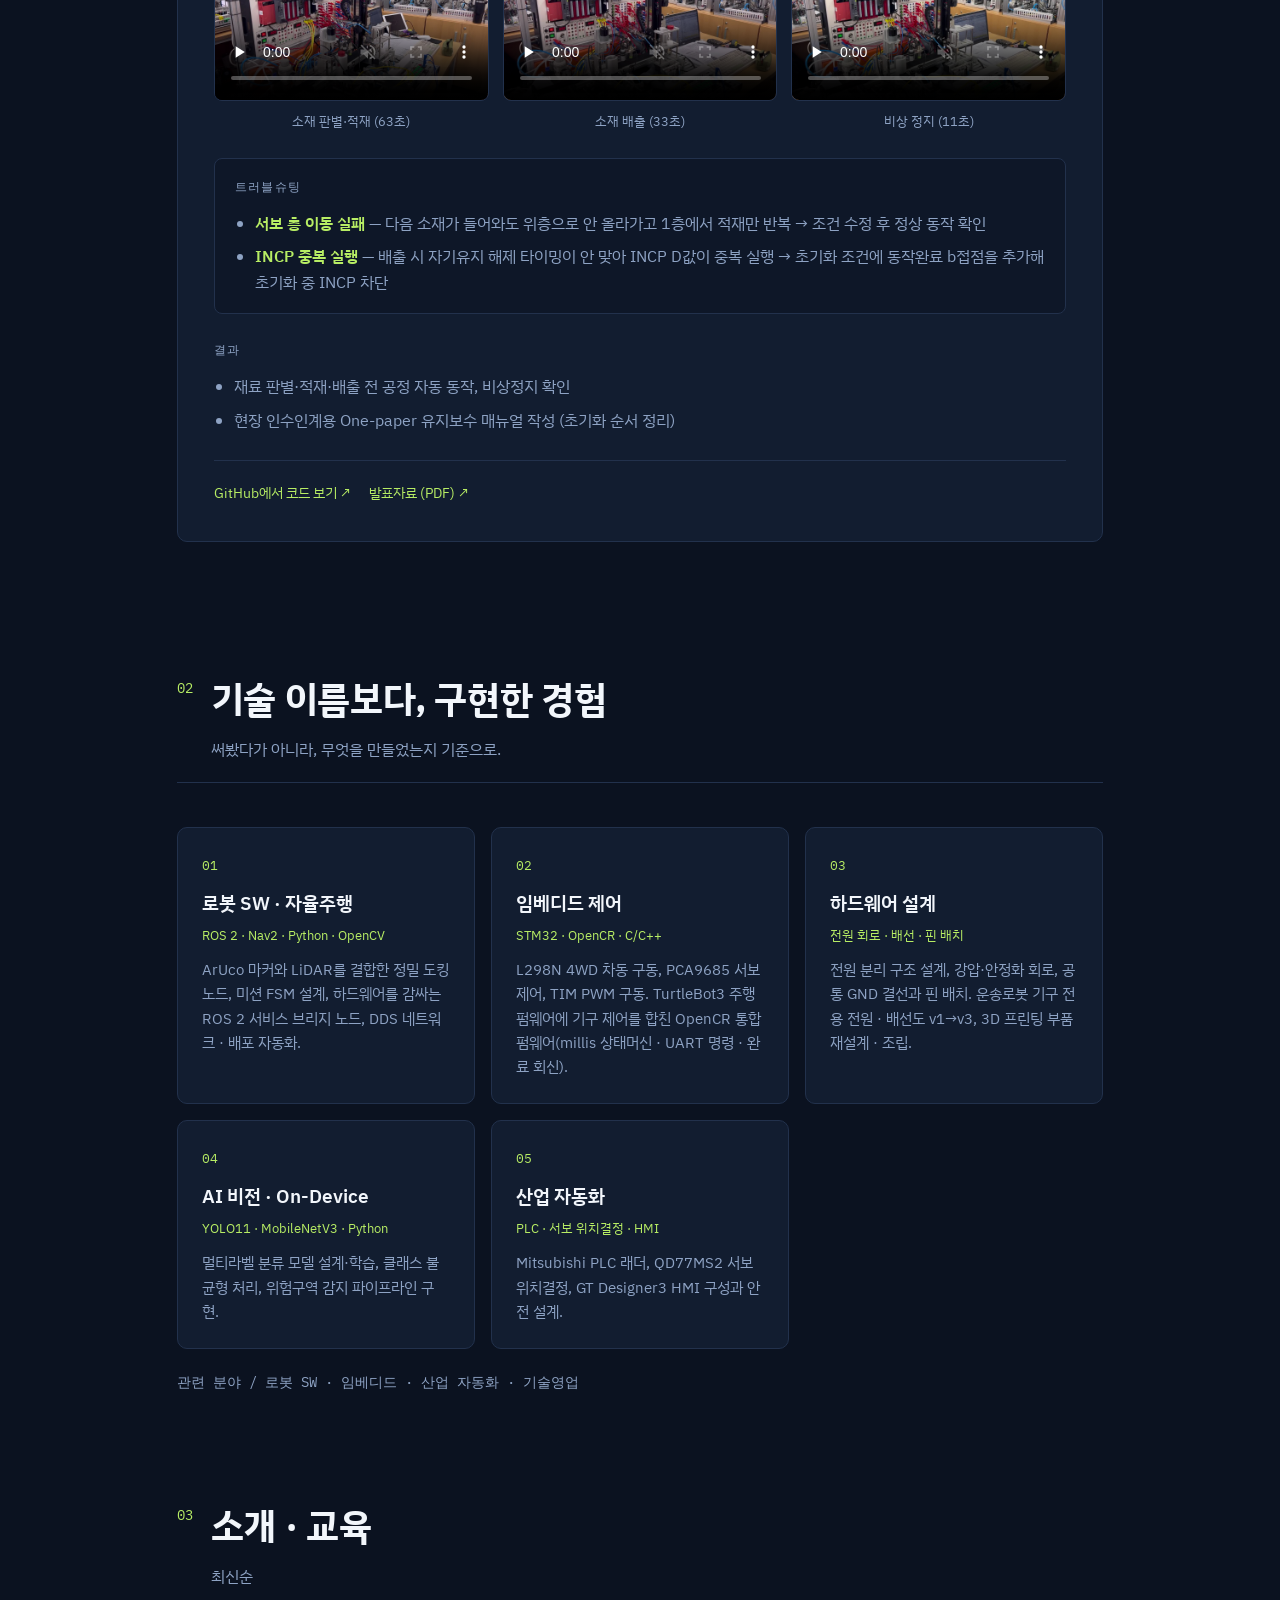
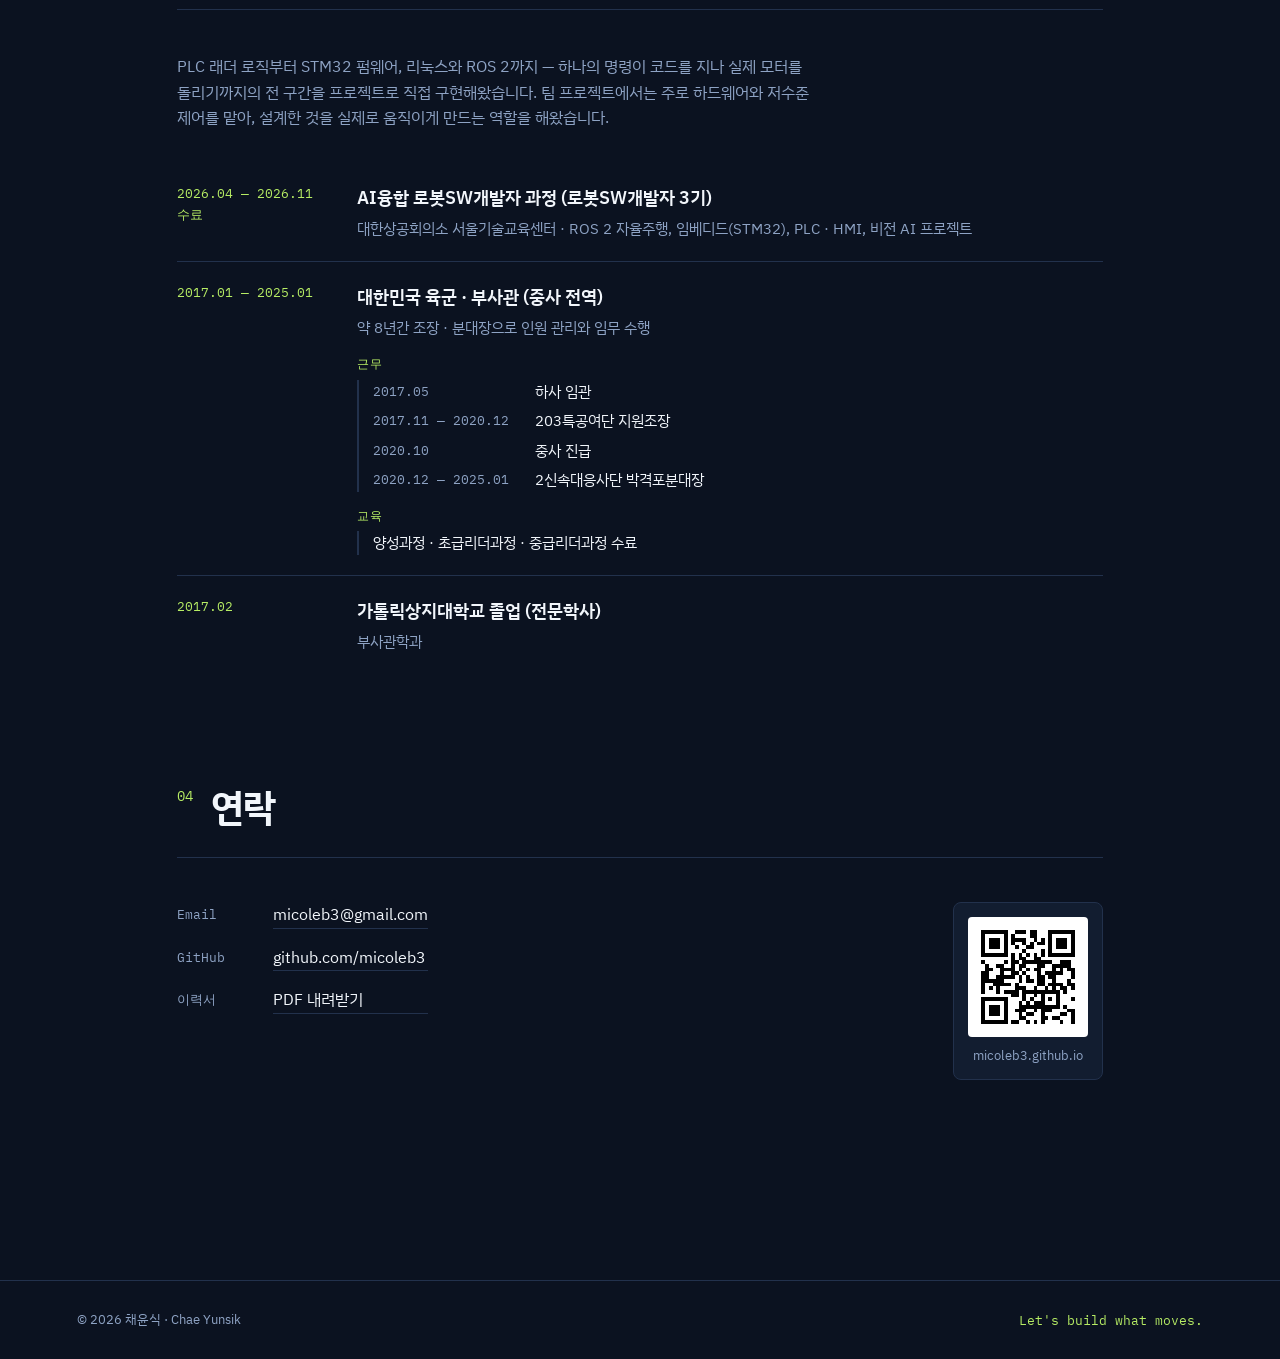
==== commit 0ee09233: "교육 타임라인 수료 반영 Co-Authored-By: Claude Opus 5.5 <noreply@anthropic.com> Claude-Session: https://claude" ====
--- a/docs/index.html
+++ b/docs/index.html
@@ -519,7 +519,7 @@
 
       <ol class="timeline">
         <li>
-          <span class="timeline__when">2026.04 — 2026.11<br>수료 예정</span>
+          <span class="timeline__when">2026.04 — 2026.11<br>수료</span>
           <div>
             <h3>AI융합 로봇SW개발자 과정 (로봇SW개발자 3기)</h3>
             <p>대한상공회의소 서울기술교육센터 · ROS 2 자율주행, 임베디드(STM32), PLC · HMI, 비전 AI 프로젝트</p>
